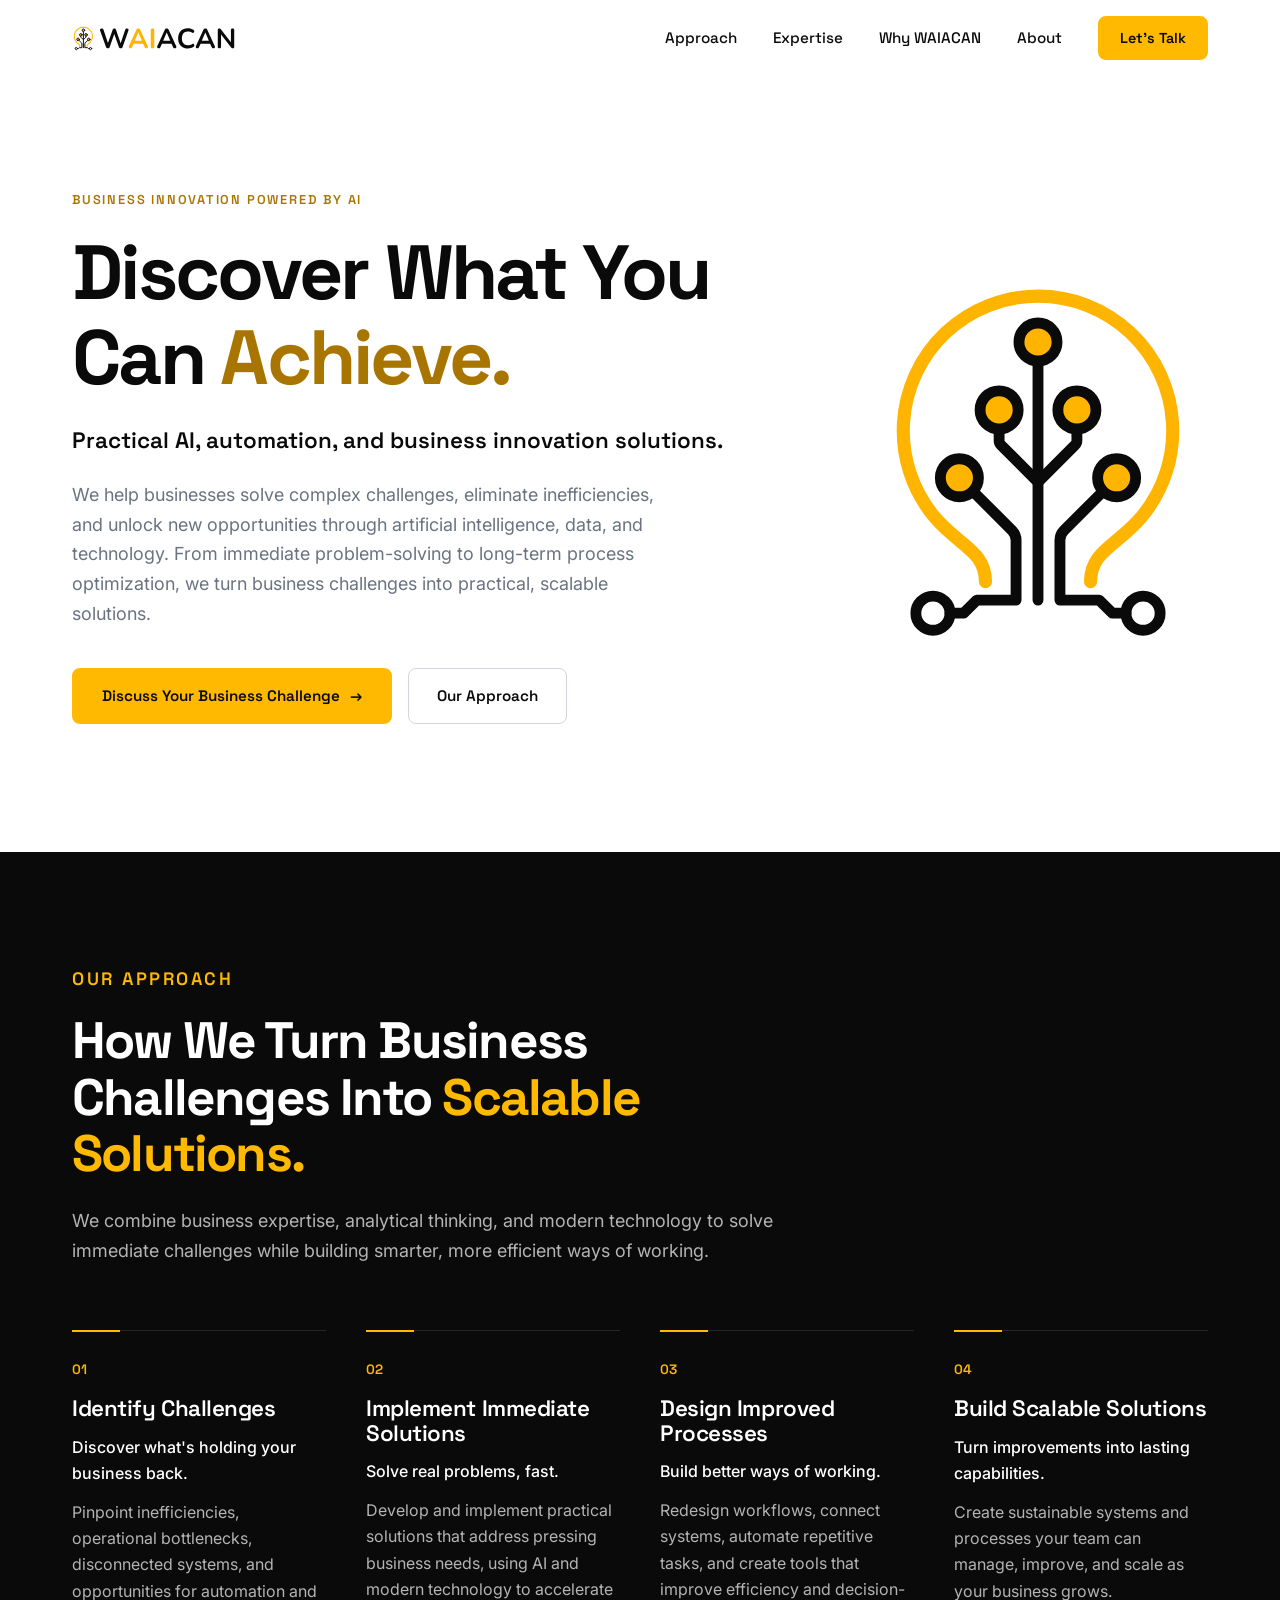
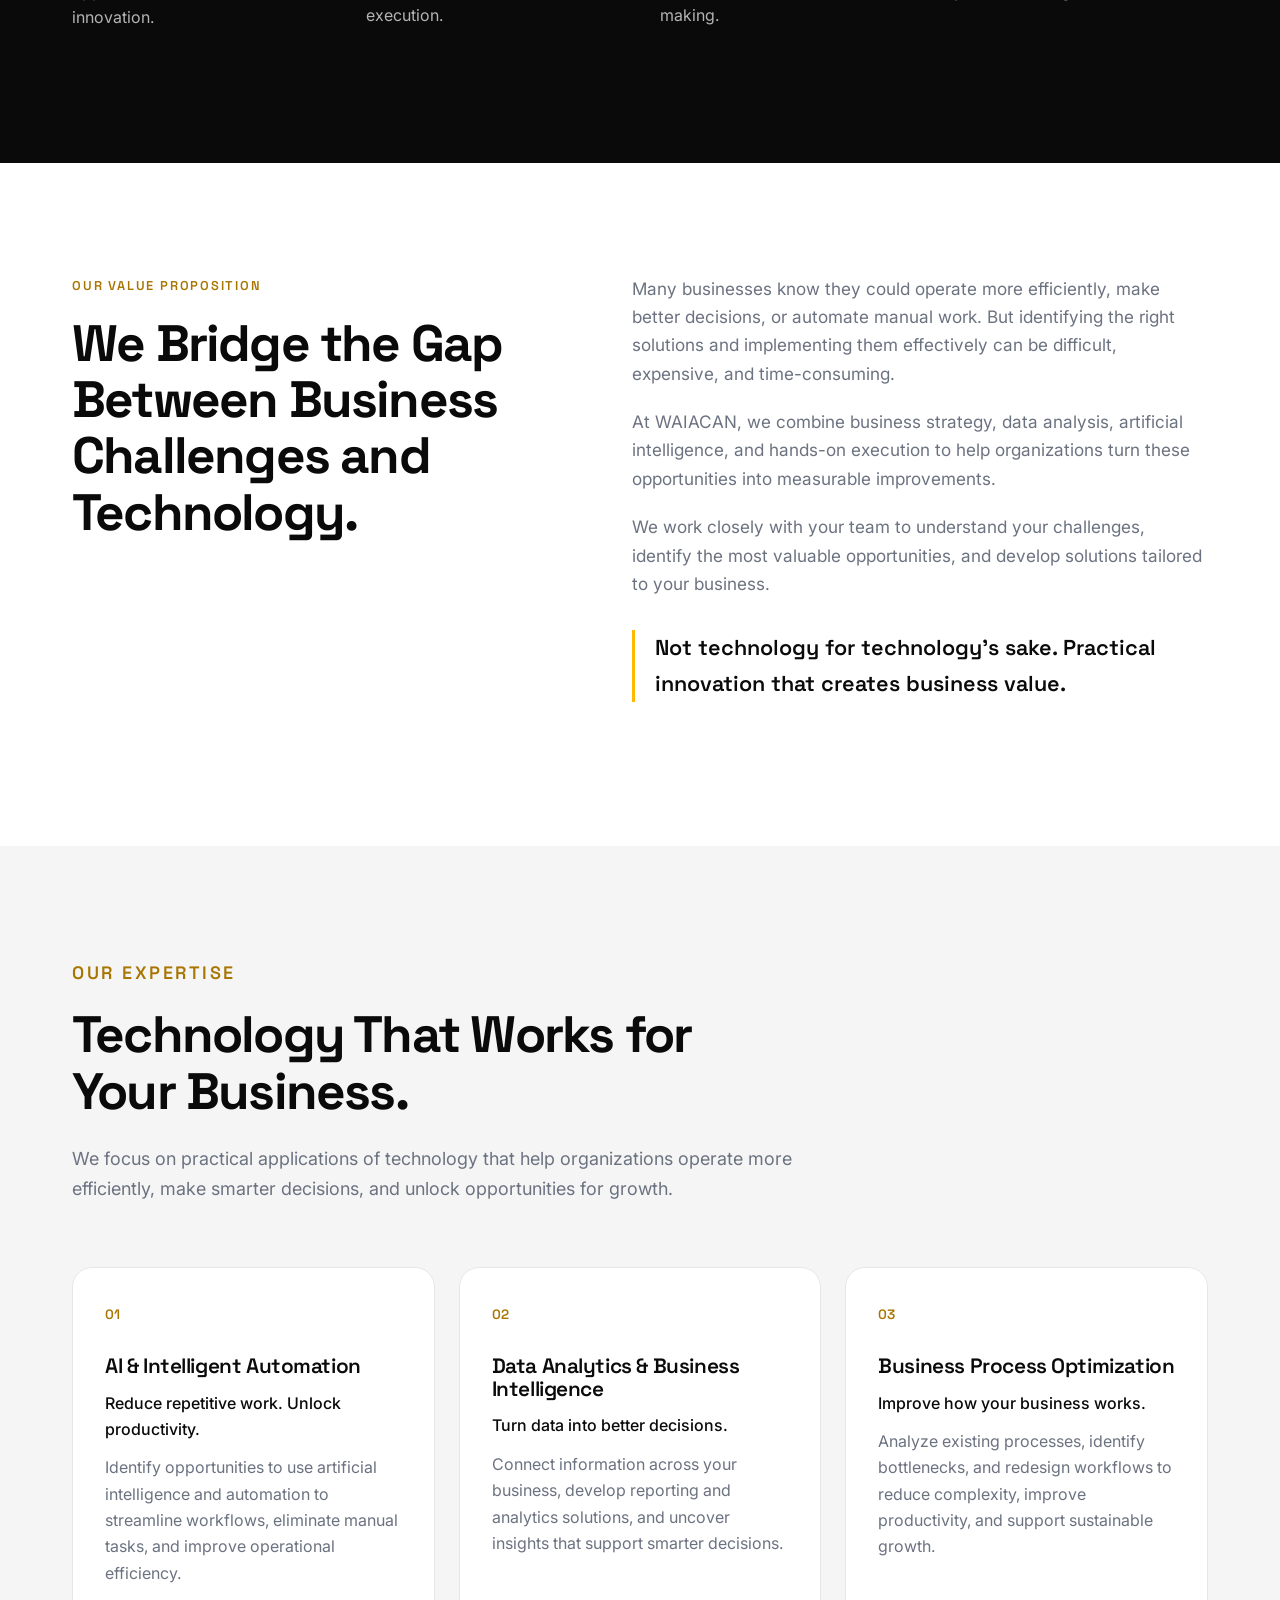
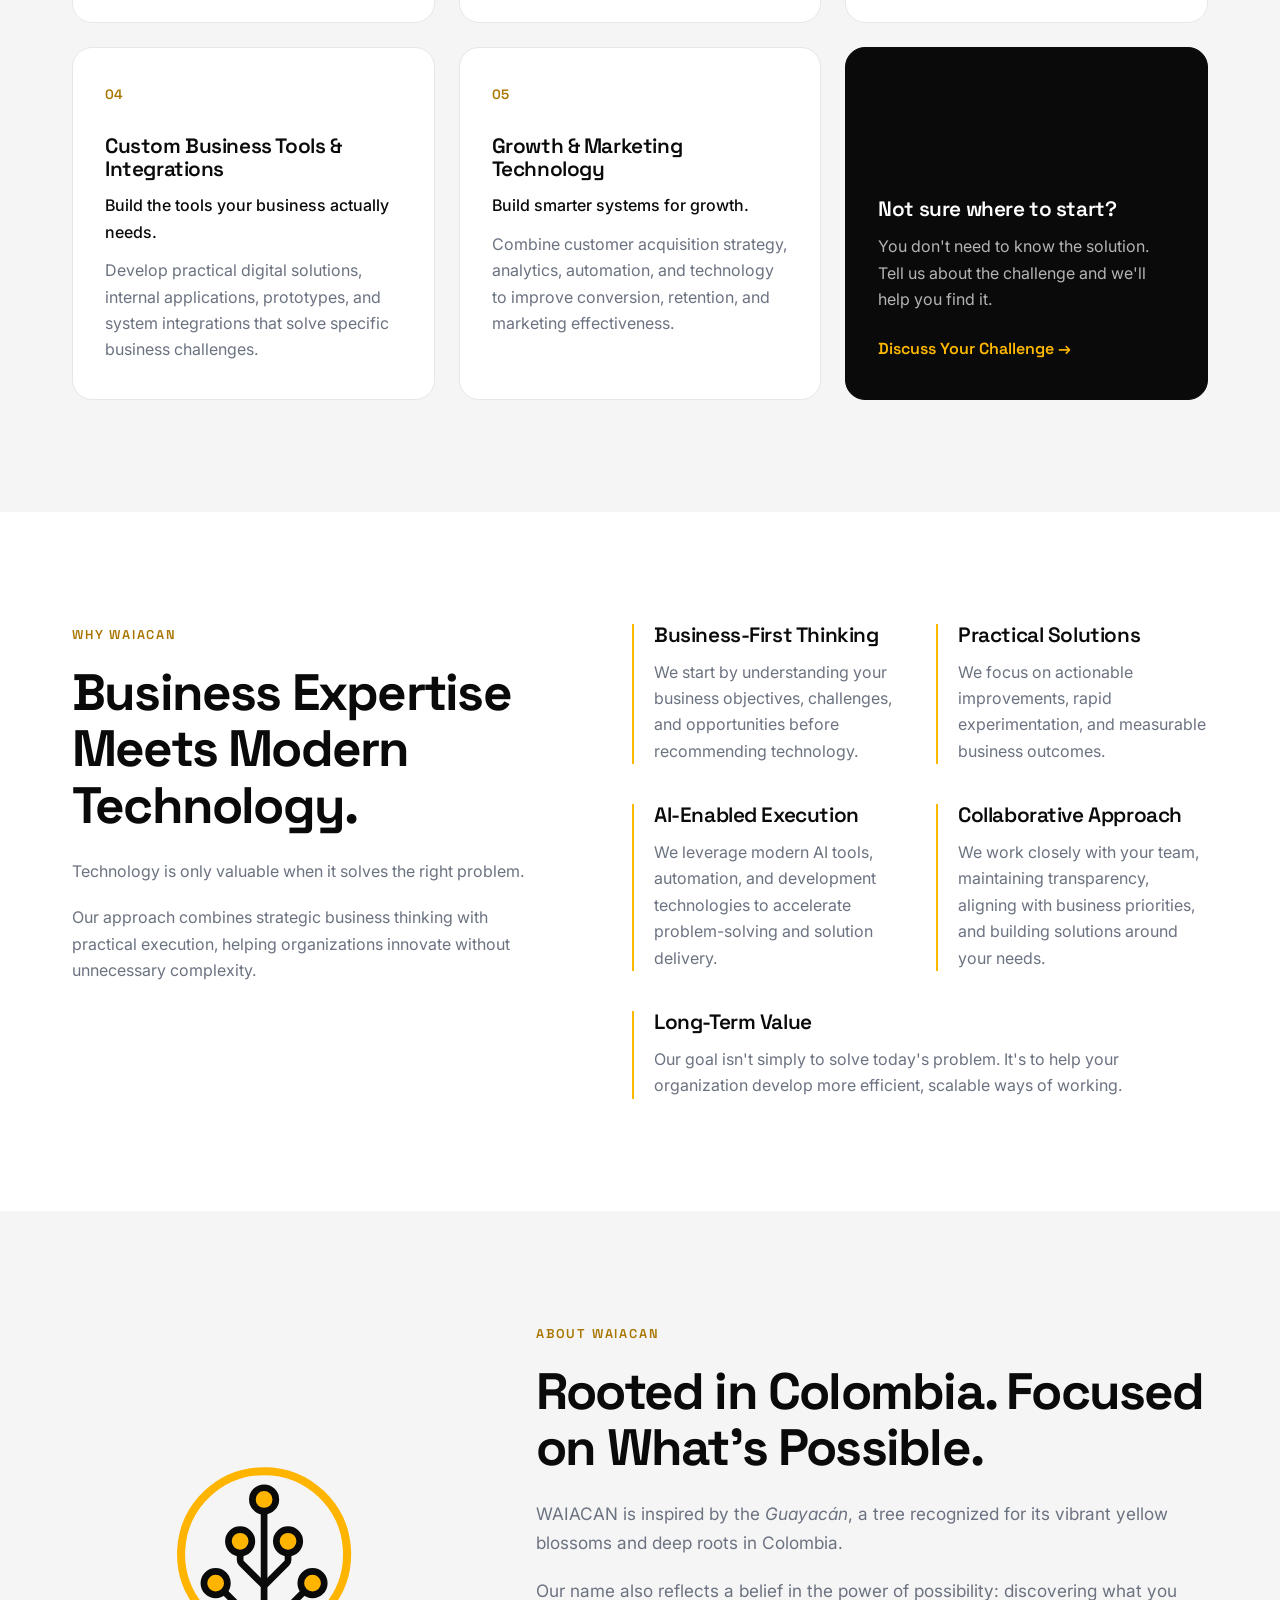
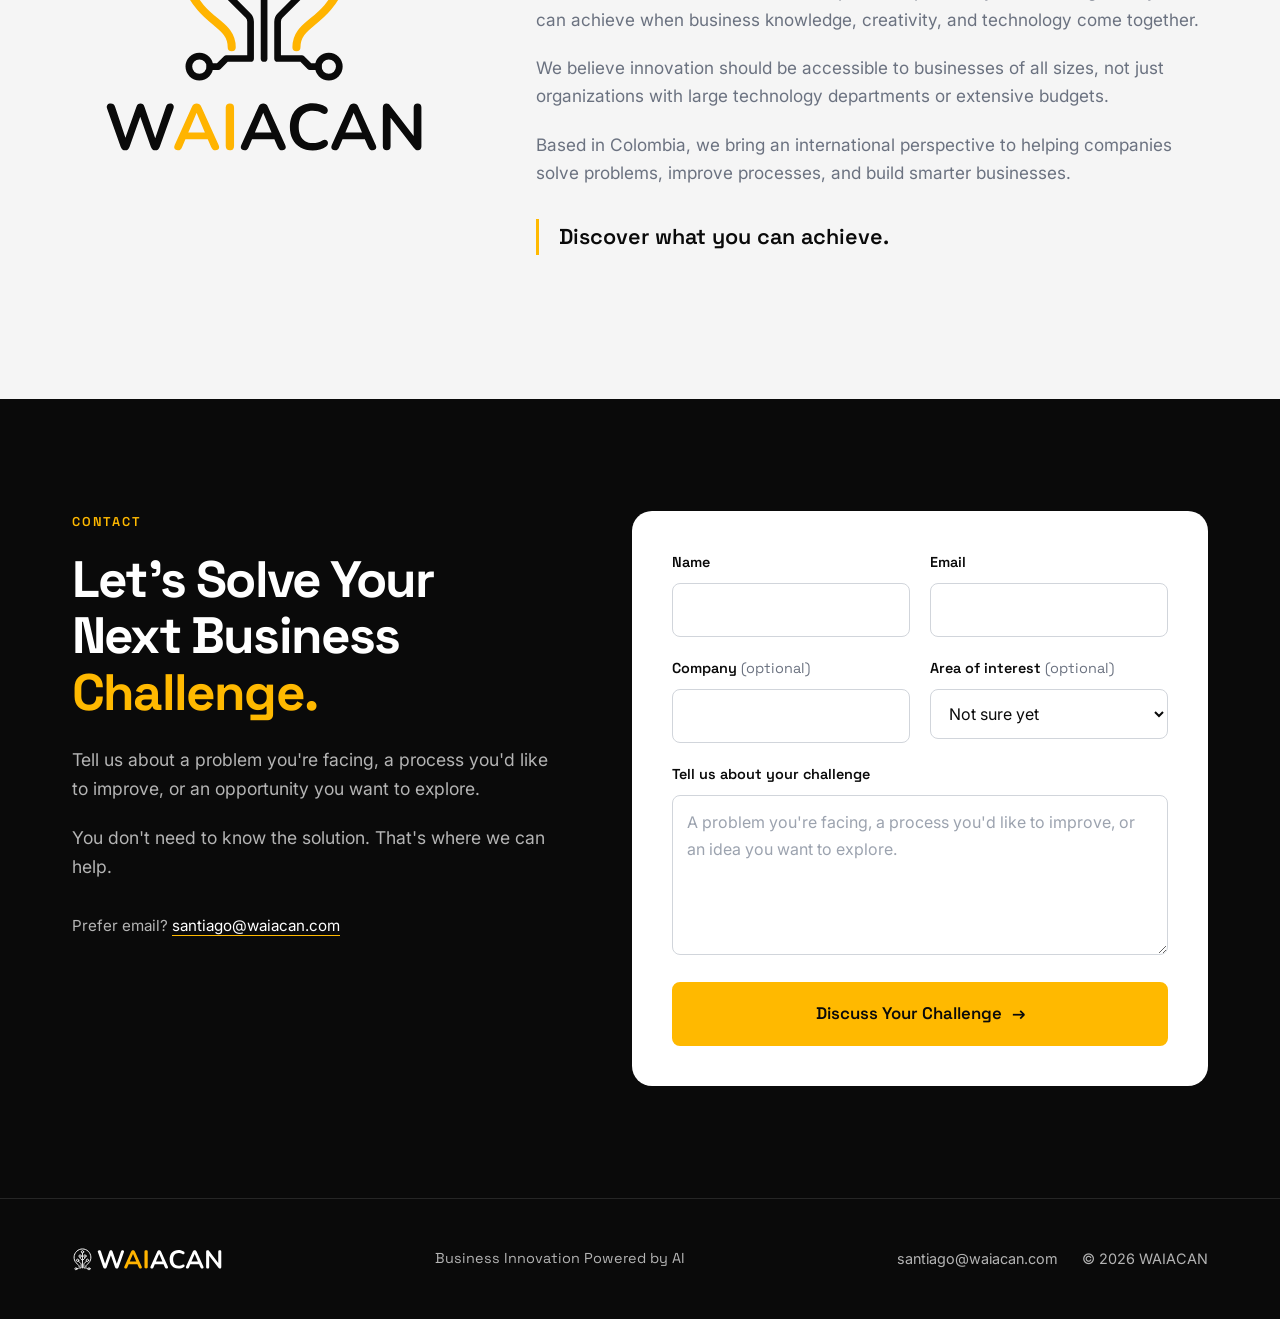
==== index.html @ 4befb3da "Add files via upload" ====
<!doctype html>
<html lang="en">
<head>
  <meta charset="utf-8">
  <meta name="viewport" content="width=device-width, initial-scale=1">
  <title>WAIACAN | Business Innovation Powered by AI</title>
  <meta name="description" content="Practical AI, automation, and business innovation solutions. WAIACAN helps businesses solve complex challenges, eliminate inefficiencies, and unlock new opportunities.">
  <link rel="canonical" href="https://waiacan.com/">
  <meta name="theme-color" content="#FFB900">

  <meta property="og:type" content="website">
  <meta property="og:site_name" content="WAIACAN">
  <meta property="og:title" content="WAIACAN | Discover What You Can Achieve.">
  <meta property="og:description" content="Practical AI, automation, and business innovation solutions.">
  <meta property="og:url" content="https://waiacan.com/">
  <meta property="og:image" content="https://waiacan.com/images/waiacan-og-image.png">
  <meta name="twitter:card" content="summary_large_image">

  <link rel="icon" href="favicon.ico" sizes="48x48">
  <link rel="icon" href="favicon.svg" type="image/svg+xml">
  <link rel="apple-touch-icon" href="apple-touch-icon.png">
  <link rel="manifest" href="site.webmanifest">

  <link rel="preconnect" href="https://fonts.googleapis.com">
  <link rel="preconnect" href="https://fonts.gstatic.com" crossorigin>
  <link rel="stylesheet" href="https://fonts.googleapis.com/css2?family=Inter:wght@400;500;600&family=Space+Grotesk:wght@500;600;700&display=swap">
  <link rel="stylesheet" href="css/styles.css?v=2">

  <script type="application/ld+json">
  {
    "@context": "https://schema.org",
    "@graph": [
      {
        "@type": "Organization",
        "@id": "https://waiacan.com/#organization",
        "name": "WAIACAN",
        "url": "https://waiacan.com/",
        "logo": "https://waiacan.com/icon-512.png",
        "email": "santiago@waiacan.com",
        "slogan": "Discover What You Can Achieve.",
        "address": { "@type": "PostalAddress", "addressCountry": "CO" }
      },
      {
        "@type": "WebSite",
        "@id": "https://waiacan.com/#website",
        "url": "https://waiacan.com/",
        "name": "WAIACAN",
        "publisher": { "@id": "https://waiacan.com/#organization" }
      },
      {
        "@type": "WebPage",
        "url": "https://waiacan.com/",
        "name": "WAIACAN | Business Innovation Powered by AI",
        "isPartOf": { "@id": "https://waiacan.com/#website" },
        "about": { "@id": "https://waiacan.com/#organization" }
      }
    ]
  }
  </script>
</head>
<body>
  <a class="skip-link" href="#main">Skip to content</a>

  <header class="site-header">
    <div class="container header-inner">
      <a href="./" class="brand" aria-label="WAIACAN home">
        <img src="images/logo/waiacan-wordmark-full-color.svg" alt="WAIACAN" width="835" height="133">
      </a>
      <button class="nav-toggle" aria-expanded="false" aria-controls="site-nav" aria-label="Open menu">
        <span></span><span></span>
      </button>
      <nav id="site-nav" class="site-nav" aria-label="Main">
        <a href="#approach">Approach</a>
        <a href="#expertise">Expertise</a>
        <a href="#why">Why WAIACAN</a>
        <a href="#about">About</a>
        <a href="#contact" class="btn btn-primary btn-sm">Let's Talk</a>
      </nav>
    </div>
  </header>

  <main id="main">
    <!-- HERO -->
    <section class="hero">
      <div class="container hero-grid">
        <div class="hero-content">
          <p class="eyebrow">Business Innovation Powered by AI</p>
          <h1>Discover What You Can <span class="text-accent">Achieve.</span></h1>
          <p class="hero-lead">Practical AI, automation, and business innovation solutions.</p>
          <p class="hero-description">We help businesses solve complex challenges, eliminate inefficiencies, and unlock new opportunities through artificial intelligence, data, and technology. From immediate problem-solving to long-term process optimization, we turn business challenges into practical, scalable solutions.</p>
          <div class="hero-actions">
            <a href="#contact" class="btn btn-primary">Discuss Your Business Challenge <span aria-hidden="true">&rarr;</span></a>
            <a href="#approach" class="btn btn-secondary">Our Approach</a>
          </div>
        </div>
        <div class="hero-visual" aria-hidden="true">
          <img src="images/logo/waiacan-icon-full-color.svg" alt="" width="375" height="427">
        </div>
      </div>
    </section>

    <!-- OUR APPROACH -->
    <section class="section section-dark" id="approach">
      <div class="container">
        <div class="section-head">
          <p class="eyebrow">Our Approach</p>
          <h2>How We Turn Business Challenges Into <span class="text-accent">Scalable Solutions.</span></h2>
          <p>We combine business expertise, analytical thinking, and modern technology to solve immediate challenges while building smarter, more efficient ways of working.</p>
        </div>
        <ol class="steps">
          <li class="step">
            <span class="step-num">01</span>
            <h3>Identify Challenges</h3>
            <p class="step-tagline">Discover what's holding your business back.</p>
            <p>Pinpoint inefficiencies, operational bottlenecks, disconnected systems, and opportunities for automation and innovation.</p>
          </li>
          <li class="step">
            <span class="step-num">02</span>
            <h3>Implement Immediate Solutions</h3>
            <p class="step-tagline">Solve real problems, fast.</p>
            <p>Develop and implement practical solutions that address pressing business needs, using AI and modern technology to accelerate execution.</p>
          </li>
          <li class="step">
            <span class="step-num">03</span>
            <h3>Design Improved Processes</h3>
            <p class="step-tagline">Build better ways of working.</p>
            <p>Redesign workflows, connect systems, automate repetitive tasks, and create tools that improve efficiency and decision-making.</p>
          </li>
          <li class="step">
            <span class="step-num">04</span>
            <h3>Build Scalable Solutions</h3>
            <p class="step-tagline">Turn improvements into lasting capabilities.</p>
            <p>Create sustainable systems and processes your team can manage, improve, and scale as your business grows.</p>
          </li>
        </ol>
      </div>
    </section>

    <!-- OUR VALUE PROPOSITION -->
    <section class="section" id="value">
      <div class="container split">
        <div>
          <p class="eyebrow">Our Value Proposition</p>
          <h2>We Bridge the Gap Between Business Challenges and Technology.</h2>
        </div>
        <div class="prose">
          <p>Many businesses know they could operate more efficiently, make better decisions, or automate manual work. But identifying the right solutions and implementing them effectively can be difficult, expensive, and time-consuming.</p>
          <p>At WAIACAN, we combine business strategy, data analysis, artificial intelligence, and hands-on execution to help organizations turn these opportunities into measurable improvements.</p>
          <p>We work closely with your team to understand your challenges, identify the most valuable opportunities, and develop solutions tailored to your business.</p>
          <p class="callout">Not technology for technology's sake. Practical innovation that creates business value.</p>
        </div>
      </div>
    </section>

    <!-- OUR EXPERTISE -->
    <section class="section section-light" id="expertise">
      <div class="container">
        <div class="section-head">
          <p class="eyebrow">Our Expertise</p>
          <h2>Technology That Works for Your Business.</h2>
          <p>We focus on practical applications of technology that help organizations operate more efficiently, make smarter decisions, and unlock opportunities for growth.</p>
        </div>
        <div class="service-grid">
          <article class="card">
            <span class="card-num">01</span>
            <h3>AI &amp; Intelligent Automation</h3>
            <p class="card-tagline">Reduce repetitive work. Unlock productivity.</p>
            <p>Identify opportunities to use artificial intelligence and automation to streamline workflows, eliminate manual tasks, and improve operational efficiency.</p>
          </article>
          <article class="card">
            <span class="card-num">02</span>
            <h3>Data Analytics &amp; Business Intelligence</h3>
            <p class="card-tagline">Turn data into better decisions.</p>
            <p>Connect information across your business, develop reporting and analytics solutions, and uncover insights that support smarter decisions.</p>
          </article>
          <article class="card">
            <span class="card-num">03</span>
            <h3>Business Process Optimization</h3>
            <p class="card-tagline">Improve how your business works.</p>
            <p>Analyze existing processes, identify bottlenecks, and redesign workflows to reduce complexity, improve productivity, and support sustainable growth.</p>
          </article>
          <article class="card">
            <span class="card-num">04</span>
            <h3>Custom Business Tools &amp; Integrations</h3>
            <p class="card-tagline">Build the tools your business actually needs.</p>
            <p>Develop practical digital solutions, internal applications, prototypes, and system integrations that solve specific business challenges.</p>
          </article>
          <article class="card">
            <span class="card-num">05</span>
            <h3>Growth &amp; Marketing Technology</h3>
            <p class="card-tagline">Build smarter systems for growth.</p>
            <p>Combine customer acquisition strategy, analytics, automation, and technology to improve conversion, retention, and marketing effectiveness.</p>
          </article>
          <a class="card card-cta" href="#contact">
            <h3>Not sure where to start?</h3>
            <p>You don't need to know the solution. Tell us about the challenge and we'll help you find it.</p>
            <span class="card-link">Discuss Your Challenge <span aria-hidden="true">&rarr;</span></span>
          </a>
        </div>
      </div>
    </section>

    <!-- WHY WAIACAN -->
    <section class="section" id="why">
      <div class="container split">
        <div>
          <p class="eyebrow">Why WAIACAN</p>
          <h2>Business Expertise Meets Modern Technology.</h2>
          <p>Technology is only valuable when it solves the right problem.</p>
          <p>Our approach combines strategic business thinking with practical execution, helping organizations innovate without unnecessary complexity.</p>
        </div>
        <ul class="values">
          <li>
            <h3>Business-First Thinking</h3>
            <p>We start by understanding your business objectives, challenges, and opportunities before recommending technology.</p>
          </li>
          <li>
            <h3>Practical Solutions</h3>
            <p>We focus on actionable improvements, rapid experimentation, and measurable business outcomes.</p>
          </li>
          <li>
            <h3>AI-Enabled Execution</h3>
            <p>We leverage modern AI tools, automation, and development technologies to accelerate problem-solving and solution delivery.</p>
          </li>
          <li>
            <h3>Collaborative Approach</h3>
            <p>We work closely with your team, maintaining transparency, aligning with business priorities, and building solutions around your needs.</p>
          </li>
          <li>
            <h3>Long-Term Value</h3>
            <p>Our goal isn't simply to solve today's problem. It's to help your organization develop more efficient, scalable ways of working.</p>
          </li>
        </ul>
      </div>
    </section>

    <!-- ABOUT -->
    <section class="section section-light" id="about">
      <div class="container split split-about">
        <div class="about-visual" aria-hidden="true">
          <img src="images/logo/waiacan-logo-stacked-full-color.svg" alt="" width="609" height="566" loading="lazy">
        </div>
        <div>
          <p class="eyebrow">About WAIACAN</p>
          <h2>Rooted in Colombia. Focused on What's Possible.</h2>
          <div class="prose">
            <p>WAIACAN is inspired by the <em>Guayacán</em>, a tree recognized for its vibrant yellow blossoms and deep roots in Colombia.</p>
            <p>Our name also reflects a belief in the power of possibility: discovering what you can achieve when business knowledge, creativity, and technology come together.</p>
            <p>We believe innovation should be accessible to businesses of all sizes, not just organizations with large technology departments or extensive budgets.</p>
            <p>Based in Colombia, we bring an international perspective to helping companies solve problems, improve processes, and build smarter businesses.</p>
            <p class="callout">Discover what you can achieve.</p>
          </div>
        </div>
      </div>
    </section>

    <!-- CONTACT -->
    <section class="section section-dark" id="contact">
      <div class="container contact-grid">
        <div class="contact-intro">
          <p class="eyebrow">Contact</p>
          <h2>Let's Solve Your Next Business <span class="text-accent">Challenge.</span></h2>
          <p>Tell us about a problem you're facing, a process you'd like to improve, or an opportunity you want to explore.</p>
          <p>You don't need to know the solution. That's where we can help.</p>
          <p class="contact-email">Prefer email? <a href="mailto:santiago@waiacan.com">santiago@waiacan.com</a></p>
        </div>

        <!--
          Static hosting can't send email, so submissions go through FormSubmit (formsubmit.co),
          which forwards them to santiago@waiacan.com. The first submission triggers a one-time
          activation email to that inbox; nothing is delivered until it's confirmed.
          With JS, main.js posts to the /ajax/ endpoint and shows the result inline;
          without JS, the plain POST below redirects to thanks.html via _next.
        -->
        <form class="contact-form" id="contact-form" action="https://formsubmit.co/santiago@waiacan.com" method="POST">
          <input type="hidden" name="_subject" value="New inquiry from waiacan.com">
          <input type="hidden" name="_template" value="table">
          <input type="hidden" name="_next" value="https://waiacan.com/thanks.html">
          <input type="hidden" name="_captcha" value="false">
          <!-- Honeypot: bots fill this, people never see it; FormSubmit drops those submissions. -->
          <input type="text" name="_honey" class="hp" tabindex="-1" autocomplete="off" aria-hidden="true">

          <div class="field-row">
            <div class="field">
              <label for="cf-name">Name</label>
              <input id="cf-name" name="name" type="text" autocomplete="name" required>
            </div>
            <div class="field">
              <label for="cf-email">Email</label>
              <input id="cf-email" name="email" type="email" autocomplete="email" required>
            </div>
          </div>
          <div class="field-row">
            <div class="field">
              <label for="cf-company">Company <span class="optional">(optional)</span></label>
              <input id="cf-company" name="company" type="text" autocomplete="organization">
            </div>
            <div class="field">
              <label for="cf-topic">Area of interest <span class="optional">(optional)</span></label>
              <select id="cf-topic" name="area_of_interest">
                <option value="">Not sure yet</option>
                <option>AI &amp; Intelligent Automation</option>
                <option>Data Analytics &amp; Business Intelligence</option>
                <option>Business Process Optimization</option>
                <option>Custom Business Tools &amp; Integrations</option>
                <option>Growth &amp; Marketing Technology</option>
              </select>
            </div>
          </div>
          <div class="field">
            <label for="cf-message">Tell us about your challenge</label>
            <textarea id="cf-message" name="message" rows="5" required placeholder="A problem you're facing, a process you'd like to improve, or an idea you want to explore."></textarea>
          </div>
          <button type="submit" class="btn btn-primary btn-lg">Discuss Your Challenge <span aria-hidden="true">&rarr;</span></button>
          <p class="form-status" role="status" aria-live="polite"></p>
        </form>
      </div>
    </section>
  </main>

  <footer class="site-footer">
    <div class="container footer-inner">
      <a href="./" aria-label="WAIACAN home">
        <img src="images/logo/waiacan-wordmark-white.svg" alt="WAIACAN" width="835" height="133" class="footer-logo" loading="lazy">
      </a>
      <p class="footer-tagline">Business Innovation Powered by AI</p>
      <p class="footer-meta">
        <a href="mailto:santiago@waiacan.com">santiago@waiacan.com</a>
        <span>&copy; <span id="year">2026</span> WAIACAN</span>
      </p>
    </div>
  </footer>

  <script src="js/main.js?v=2" defer></script>
</body>
</html>
---- css/styles.css ----
/*
  WAIACAN — site styles
  Palette rule: ~70% white/light gray, ~20% black, ~10% yellow.
  Yellow is reserved for actions (buttons) and key ideas (accent words) — never full sections.
  On white backgrounds, accent text uses the darker --yellow-text for contrast;
  bright --yellow is only used as text on black.
*/

:root {
  --yellow: #FFB900;
  --yellow-hover: #E5A600;
  --yellow-text: #A87600;
  --black: #0A0A0A;
  --white: #FFFFFF;
  --gray-50: #F5F5F5;
  --gray-200: #E5E7EB;
  --gray-300: #D1D5DB;
  --gray-500: #6B7280;
  --gray-dark-text: #B4B4B4;
  --gray-dark-line: #262626;

  --font-heading: 'Space Grotesk', system-ui, sans-serif;
  --font-body: 'Inter', system-ui, sans-serif;

  --radius-sm: 8px;
  --radius-lg: 20px;

  --container-width: 1200px;
  --gutter: 32px;
  --section-spacing: 112px;
  --header-height: 76px;
}

*,
*::before,
*::after {
  box-sizing: border-box;
}

html {
  scroll-behavior: smooth;
  scroll-padding-top: var(--header-height);
}

body {
  margin: 0;
  background: var(--white);
  color: var(--black);
  font-family: var(--font-body);
  font-size: 16px;
  line-height: 1.65;
  -webkit-font-smoothing: antialiased;
}

img {
  display: block;
  max-width: 100%;
  height: auto;
}

h1, h2, h3 {
  font-family: var(--font-heading);
  font-weight: 700;
  line-height: 1.1;
  letter-spacing: -0.035em;
  margin: 0 0 24px;
}

h1 { font-size: clamp(2.75rem, 6vw, 5.25rem); }
h2 { font-size: clamp(2rem, 4vw, 3.25rem); }
h3 { font-size: 1.3rem; letter-spacing: -0.02em; font-weight: 600; margin-bottom: 12px; }

p {
  margin: 0 0 20px;
  color: var(--gray-500);
}

a {
  color: inherit;
  text-decoration: none;
}

a:focus-visible,
button:focus-visible {
  outline: 3px solid var(--yellow);
  outline-offset: 4px;
}

ul, ol {
  list-style: none;
  margin: 0;
  padding: 0;
}

.skip-link {
  position: absolute;
  left: 16px;
  top: -60px;
  z-index: 100;
  padding: 10px 16px;
  background: var(--black);
  color: var(--white);
  border-radius: var(--radius-sm);
}
.skip-link:focus { top: 12px; }

.container {
  max-width: var(--container-width);
  margin: 0 auto;
  padding: 0 var(--gutter);
}

/* ---------- Sections ---------- */

.section { padding: var(--section-spacing) 0; }
.section-light { background: var(--gray-50); }
.section-dark { background: var(--black); color: var(--white); }
.section-dark p { color: var(--gray-dark-text); }

.section-head {
  max-width: 720px;
  margin-bottom: 64px;
}
.section-head p { font-size: 1.125rem; }

.eyebrow {
  font-family: var(--font-heading);
  font-size: 0.8rem;
  font-weight: 600;
  text-transform: uppercase;
  letter-spacing: 0.14em;
  color: var(--yellow-text);
  margin-bottom: 20px;
}
.section-dark .eyebrow { color: var(--yellow); }

.text-accent { color: var(--yellow-text); }
.section-dark .text-accent { color: var(--yellow); }

.split {
  display: grid;
  grid-template-columns: minmax(0, 5fr) minmax(0, 6fr);
  gap: 80px;
  align-items: start;
}

.prose p { font-size: 1.075rem; }

.callout {
  font-family: var(--font-heading);
  font-size: 1.35rem !important;
  font-weight: 600;
  color: var(--black) !important;
  padding-left: 20px;
  border-left: 3px solid var(--yellow);
  margin: 32px 0;
}

/* ---------- Buttons ---------- */

.btn {
  display: inline-flex;
  align-items: center;
  justify-content: center;
  gap: 10px;
  padding: 15px 28px;
  border-radius: var(--radius-sm);
  font-family: var(--font-heading);
  font-size: 0.95rem;
  font-weight: 600;
  line-height: 1.4;
  cursor: pointer;
  transition: background-color 0.2s ease, border-color 0.2s ease, transform 0.2s ease;
}

.btn-primary {
  background: var(--yellow);
  color: var(--black);
  border: 2px solid var(--yellow);
}
.btn-primary:hover {
  background: var(--yellow-hover);
  border-color: var(--yellow-hover);
  transform: translateY(-2px);
}

.btn-secondary {
  background: transparent;
  color: var(--black);
  border: 1px solid var(--gray-300);
}
.btn-secondary:hover {
  border-color: var(--black);
  background: var(--gray-50);
}

.btn-sm { padding: 10px 20px; font-size: 0.9rem; }
.btn-lg { padding: 18px 34px; font-size: 1.05rem; }

/* ---------- Header ---------- */

.site-header {
  position: sticky;
  top: 0;
  z-index: 50;
  background: rgba(255, 255, 255, 0.92);
  backdrop-filter: saturate(180%) blur(12px);
  -webkit-backdrop-filter: saturate(180%) blur(12px);
  border-bottom: 1px solid transparent;
  transition: border-color 0.2s ease;
}
.site-header.is-scrolled { border-bottom-color: var(--gray-200); }

.header-inner {
  display: flex;
  align-items: center;
  justify-content: space-between;
  height: var(--header-height);
}

.brand img {
  height: 26px;
  width: auto;
}

.site-nav {
  display: flex;
  align-items: center;
  gap: 36px;
  font-family: var(--font-heading);
  font-weight: 500;
  font-size: 0.95rem;
}
.site-nav a:not(.btn) {
  position: relative;
  padding: 4px 0;
}
.site-nav a:not(.btn)::after {
  content: "";
  position: absolute;
  left: 0;
  right: 0;
  bottom: -2px;
  height: 2px;
  background: var(--yellow);
  transform: scaleX(0);
  transform-origin: left;
  transition: transform 0.2s ease;
}
.site-nav a:not(.btn):hover::after { transform: scaleX(1); }

.nav-toggle {
  display: none;
  width: 44px;
  height: 44px;
  border: 0;
  background: transparent;
  cursor: pointer;
  position: relative;
}
.nav-toggle span {
  position: absolute;
  left: 11px;
  width: 22px;
  height: 2px;
  background: var(--black);
  transition: transform 0.2s ease, top 0.2s ease;
}
.nav-toggle span:first-child { top: 17px; }
.nav-toggle span:last-child { top: 25px; }
.nav-toggle[aria-expanded="true"] span:first-child { top: 21px; transform: rotate(45deg); }
.nav-toggle[aria-expanded="true"] span:last-child { top: 21px; transform: rotate(-45deg); }

/* ---------- Hero ---------- */

.hero { padding: 112px 0 128px; }

.hero-grid {
  display: grid;
  grid-template-columns: minmax(0, 1fr) auto;
  gap: 64px;
  align-items: center;
}

.hero-content { max-width: 780px; }

.hero-lead {
  font-family: var(--font-heading);
  font-size: clamp(1.15rem, 2vw, 1.4rem);
  font-weight: 600;
  color: var(--black);
  margin-bottom: 20px;
}

.hero-description {
  max-width: 600px;
  font-size: 1.125rem;
  margin-bottom: 40px;
}

.hero-actions {
  display: flex;
  flex-wrap: wrap;
  gap: 16px;
}

.hero-visual img {
  width: 340px;
}

/* ---------- Services ---------- */

.service-grid {
  display: grid;
  grid-template-columns: repeat(3, minmax(0, 1fr));
  gap: 24px;
}

.card {
  display: flex;
  flex-direction: column;
  background: var(--white);
  border: 1px solid var(--gray-200);
  border-radius: var(--radius-lg);
  padding: 36px 32px;
  transition: border-color 0.2s ease, transform 0.2s ease;
}
.card:hover {
  border-color: var(--yellow);
  transform: translateY(-3px);
}
.card p { margin-bottom: 0; }

.card-num {
  font-family: var(--font-heading);
  font-size: 0.85rem;
  font-weight: 600;
  color: var(--yellow-text);
  margin-bottom: 28px;
}

.card .card-tagline {
  font-weight: 500;
  color: var(--black);
  margin-bottom: 12px;
}

.card-cta {
  background: var(--black);
  border-color: var(--black);
  color: var(--white);
  justify-content: flex-end;
}
.card-cta p { color: var(--gray-dark-text); }
.card-link {
  margin-top: 24px;
  font-family: var(--font-heading);
  font-weight: 600;
  color: var(--yellow);
}

/* ---------- Approach ---------- */

.steps {
  display: grid;
  grid-template-columns: repeat(4, minmax(0, 1fr));
  gap: 40px;
}

.step {
  padding-top: 28px;
  border-top: 1px solid var(--gray-dark-line);
  position: relative;
}
.step::before {
  content: "";
  position: absolute;
  top: -1px;
  left: 0;
  width: 48px;
  height: 2px;
  background: var(--yellow);
}

.step-num {
  display: block;
  font-family: var(--font-heading);
  font-size: 0.85rem;
  font-weight: 600;
  color: var(--yellow);
  margin-bottom: 16px;
}

.step h3 { font-size: 1.4rem; }

.section-dark .step-tagline {
  color: var(--white);
  font-weight: 500;
  margin-bottom: 12px;
}

/* ---------- Why ---------- */

.values {
  display: grid;
  grid-template-columns: repeat(2, minmax(0, 1fr));
  gap: 40px 32px;
}
.values li {
  padding-left: 20px;
  border-left: 2px solid var(--yellow);
}
.values p { margin: 0; }
/* An odd last item (5 values) spans the full row instead of leaving a gap. */
.values li:last-child:nth-child(odd) { grid-column: 1 / -1; }

/* ---------- About ---------- */

.split-about {
  grid-template-columns: minmax(0, 4fr) minmax(0, 7fr);
  align-items: center;
}

.about-visual img {
  width: 100%;
  max-width: 340px;
  margin: 0 auto;
}

/* ---------- Contact ---------- */

.contact-grid {
  display: grid;
  grid-template-columns: minmax(0, 5fr) minmax(0, 6fr);
  gap: 80px;
  align-items: start;
}

.contact-intro p:not(.eyebrow) { font-size: 1.1rem; }

.contact-email {
  margin-top: 32px;
  font-size: 0.95rem !important;
}
.contact-email a {
  color: var(--white);
  border-bottom: 1px solid var(--yellow);
}

.contact-form {
  background: var(--white);
  color: var(--black);
  border-radius: var(--radius-lg);
  padding: 40px;
  display: grid;
  gap: 20px;
}

.field-row {
  display: grid;
  grid-template-columns: repeat(2, minmax(0, 1fr));
  gap: 20px;
}

.field label {
  display: block;
  font-family: var(--font-heading);
  font-size: 0.9rem;
  font-weight: 600;
  margin-bottom: 8px;
}
.field .optional {
  font-weight: 400;
  color: var(--gray-500);
}

.field input,
.field select,
.field textarea {
  width: 100%;
  padding: 13px 14px;
  font: inherit;
  font-size: 1rem;
  color: var(--black);
  background: var(--white);
  border: 1px solid var(--gray-300);
  border-radius: var(--radius-sm);
  transition: border-color 0.2s ease, box-shadow 0.2s ease;
}
.field textarea { resize: vertical; min-height: 140px; }
.field input:focus,
.field select:focus,
.field textarea:focus {
  outline: none;
  border-color: var(--black);
  box-shadow: 0 0 0 3px rgba(255, 185, 0, 0.45);
}
.field textarea::placeholder { color: #9CA3AF; }

.contact-form .btn { width: 100%; }
.contact-form .btn[disabled] { opacity: 0.6; cursor: wait; transform: none; }

/* Status text sits inside the white form, so it overrides .section-dark p. */
.section-dark .form-status {
  margin: 0;
  font-size: 0.95rem;
  color: var(--gray-500);
}
.section-dark .form-status:empty { display: none; }
.section-dark .form-status.is-error { color: #B42318; }

.form-success h3 { font-size: 1.6rem; }
.section-dark .form-success p { color: var(--gray-500); margin: 0; }

.hp {
  position: absolute;
  left: -9999px;
  width: 1px;
  height: 1px;
  opacity: 0;
}

/* ---------- Footer ---------- */

.site-footer {
  background: var(--black);
  color: var(--white);
  border-top: 1px solid var(--gray-dark-line);
  padding: 48px 0;
}

.footer-inner {
  display: flex;
  flex-wrap: wrap;
  align-items: center;
  justify-content: space-between;
  gap: 24px;
}

.footer-logo { height: 24px; width: auto; }

.site-footer p {
  margin: 0;
  color: var(--gray-dark-text);
  font-size: 0.9rem;
}

.footer-tagline { font-family: var(--font-heading); }

.footer-meta {
  display: flex;
  flex-wrap: wrap;
  gap: 8px 24px;
}
.footer-meta a:hover { color: var(--yellow); }

/* ---------- Responsive ---------- */

@media (max-width: 1024px) {
  .steps { grid-template-columns: repeat(2, minmax(0, 1fr)); gap: 48px 40px; }
  .hero-visual img { width: 260px; }
}

/* Nav collapses at 900px; hero and split layouts stack at the same breakpoint. */
@media (max-width: 900px) {
  :root { --section-spacing: 80px; }

  .nav-toggle { display: block; }

  .site-nav {
    position: absolute;
    top: var(--header-height);
    left: 0;
    right: 0;
    flex-direction: column;
    align-items: stretch;
    gap: 0;
    padding: 8px var(--gutter) 24px;
    background: var(--white);
    border-bottom: 1px solid var(--gray-200);
    display: none;
  }
  .site-nav.is-open { display: flex; }
  .site-nav a:not(.btn) {
    padding: 14px 0;
    border-bottom: 1px solid var(--gray-200);
  }
  .site-nav a:not(.btn)::after { display: none; }
  .site-nav .btn { margin-top: 20px; }

  .hero { padding: 72px 0 88px; }
  .hero-grid { grid-template-columns: 1fr; }
  .hero-visual { display: none; }

  .split,
  .split-about,
  .contact-grid { grid-template-columns: 1fr; gap: 40px; }
  .about-visual img { max-width: 220px; margin: 0; }

  .service-grid { grid-template-columns: repeat(2, minmax(0, 1fr)); }
}

@media (max-width: 600px) {
  :root {
    --section-spacing: 64px;
    --gutter: 20px;
    --header-height: 68px;
  }

  .brand img { height: 22px; }

  .hero { padding: 56px 0 72px; }
  .hero-actions .btn { width: 100%; }

  .section-head { margin-bottom: 40px; }

  .service-grid,
  .steps,
  .values { grid-template-columns: 1fr; }

  .card { padding: 28px 24px; }

  .field-row { grid-template-columns: 1fr; }
  .contact-form { padding: 28px 20px; }

  .btn-lg { width: 100%; padding: 16px 20px; }

  .footer-inner { flex-direction: column; align-items: flex-start; }
}

@media (prefers-reduced-motion: reduce) {
  html { scroll-behavior: auto; }
  .btn,
  .card,
  .site-nav a::after,
  .nav-toggle span { transition: none; }
}
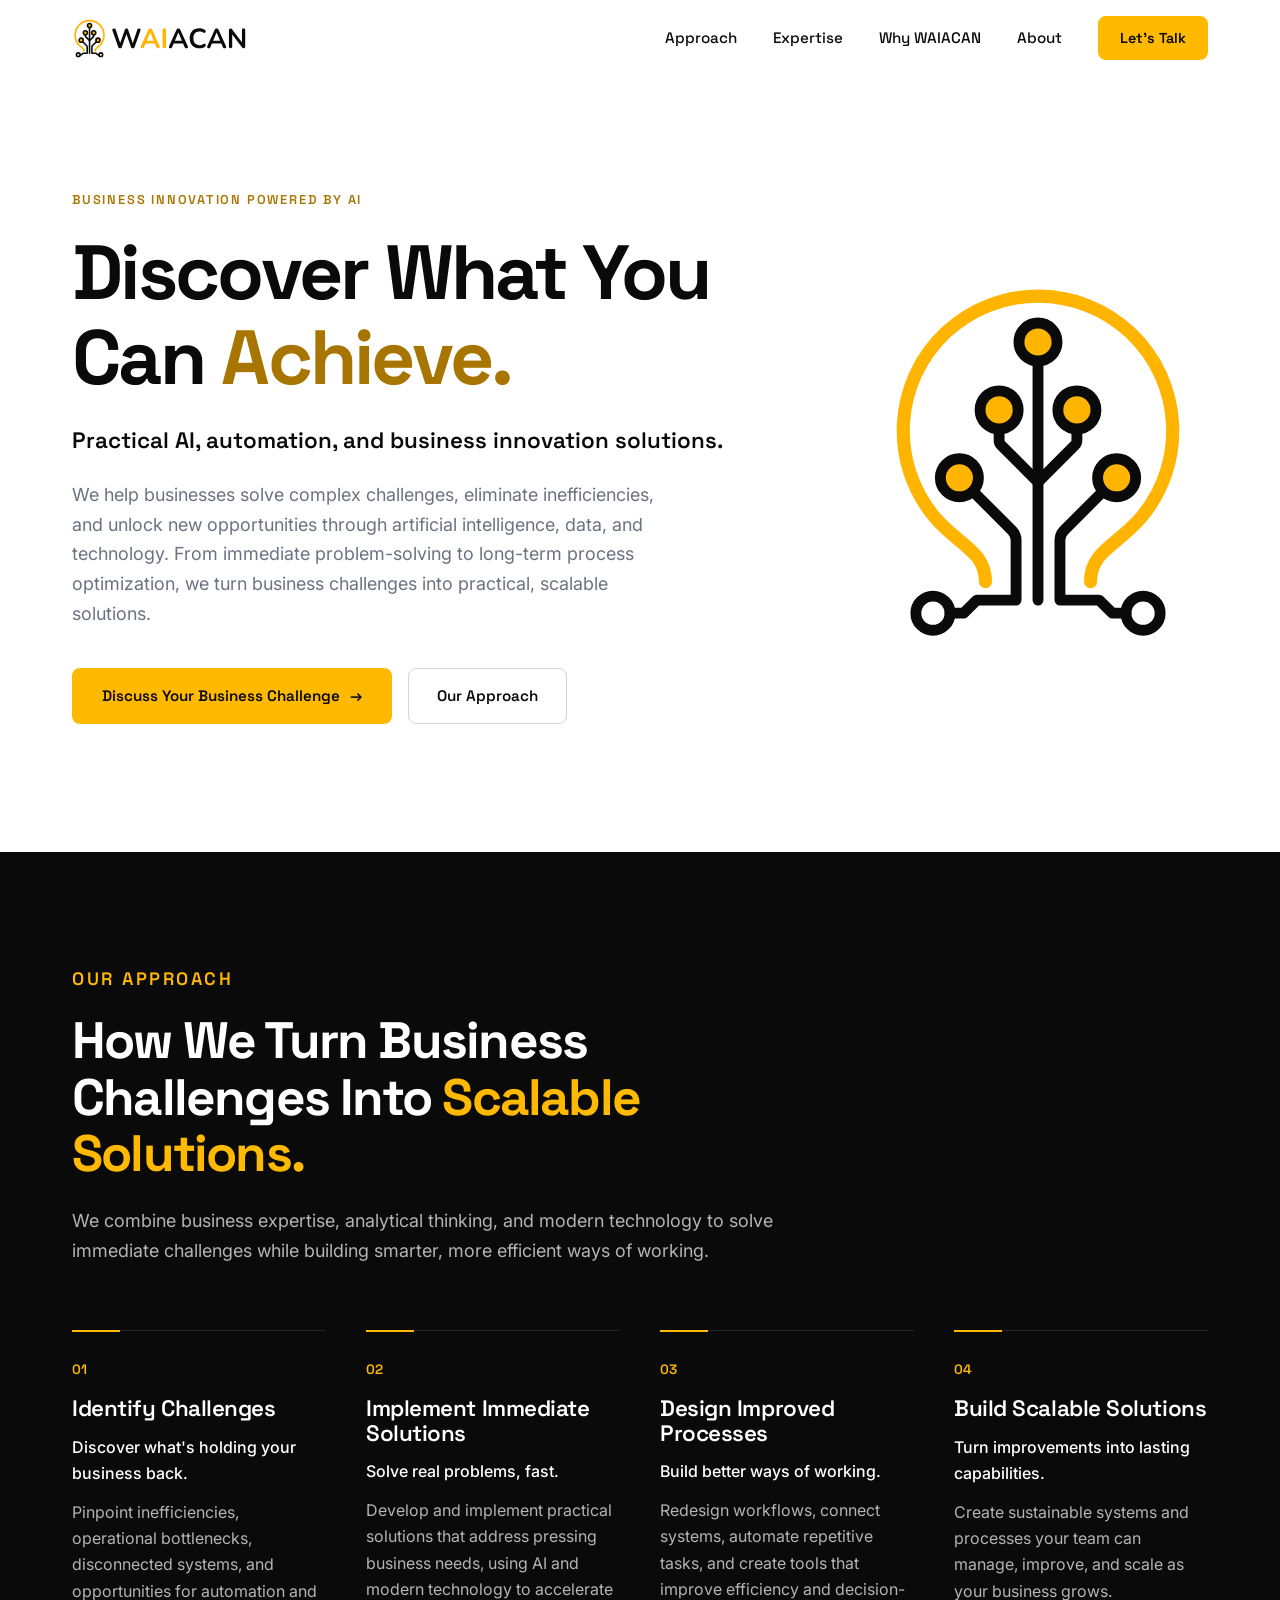
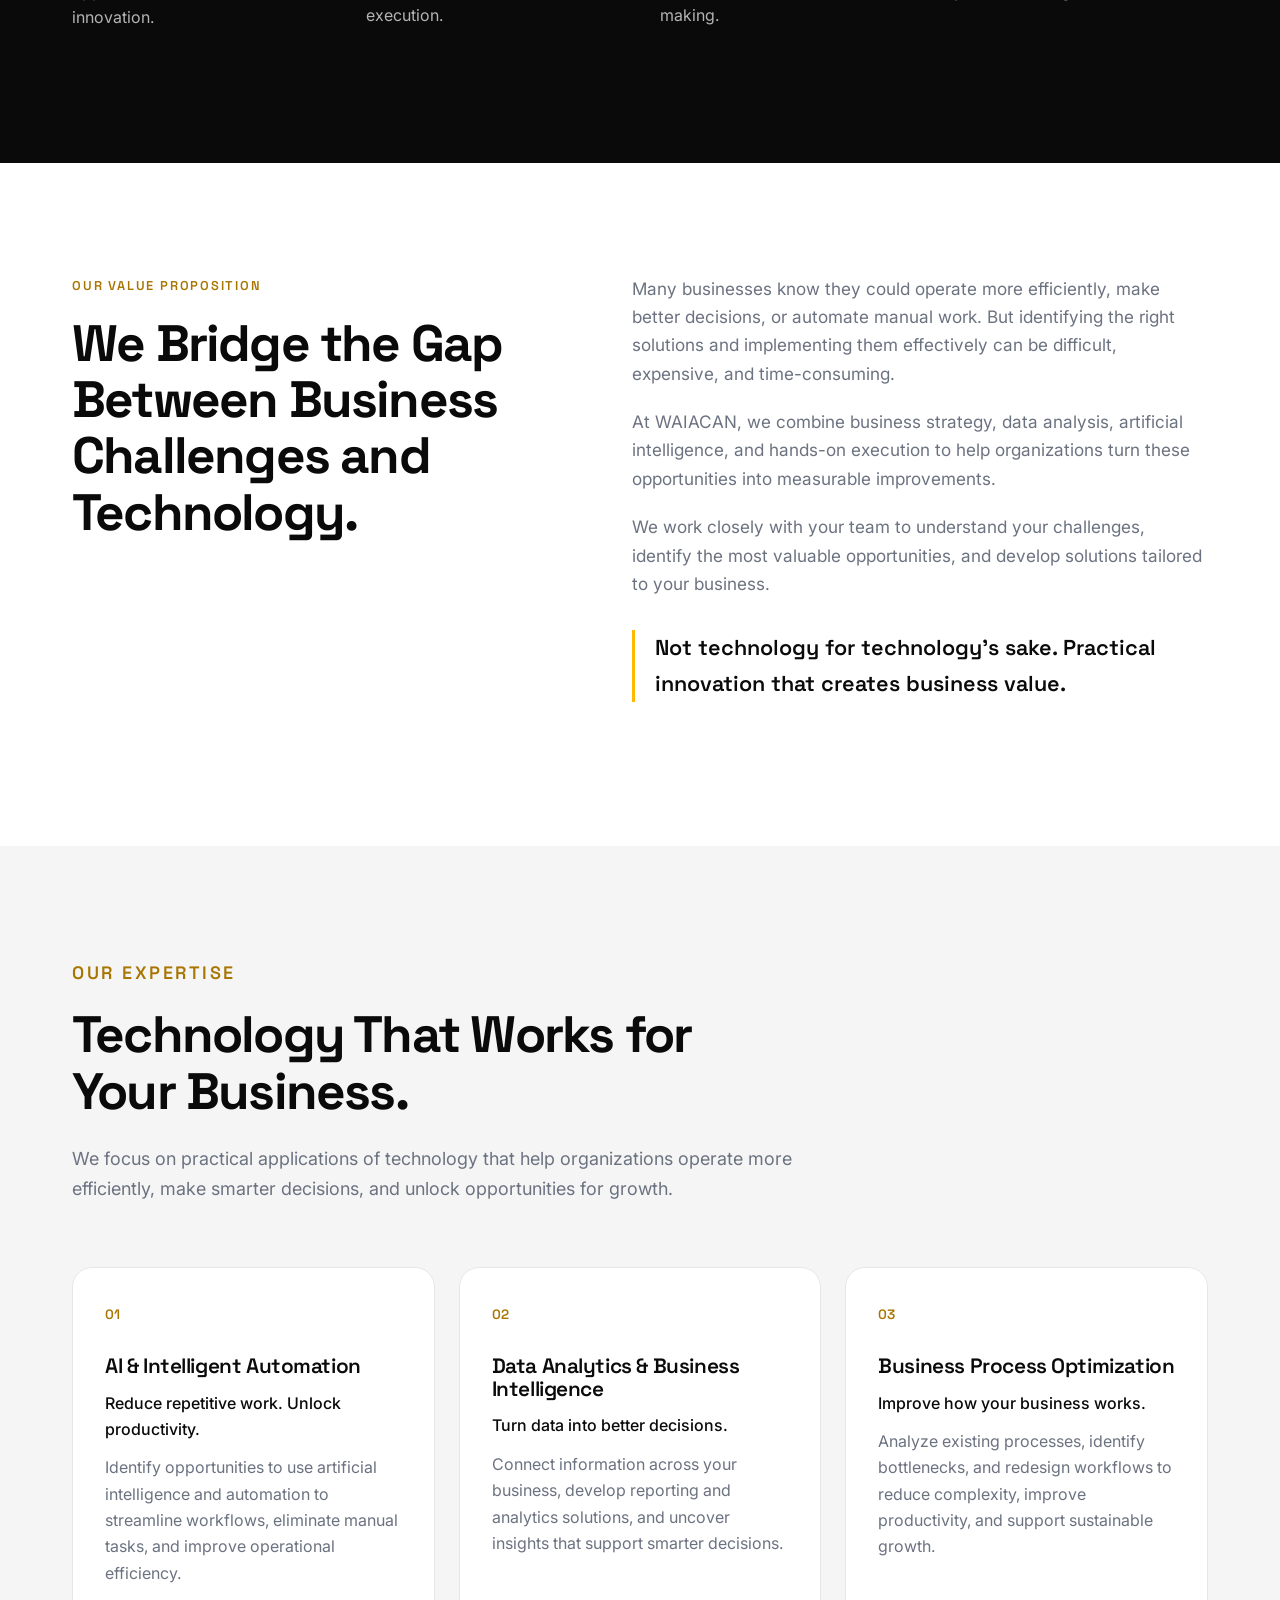
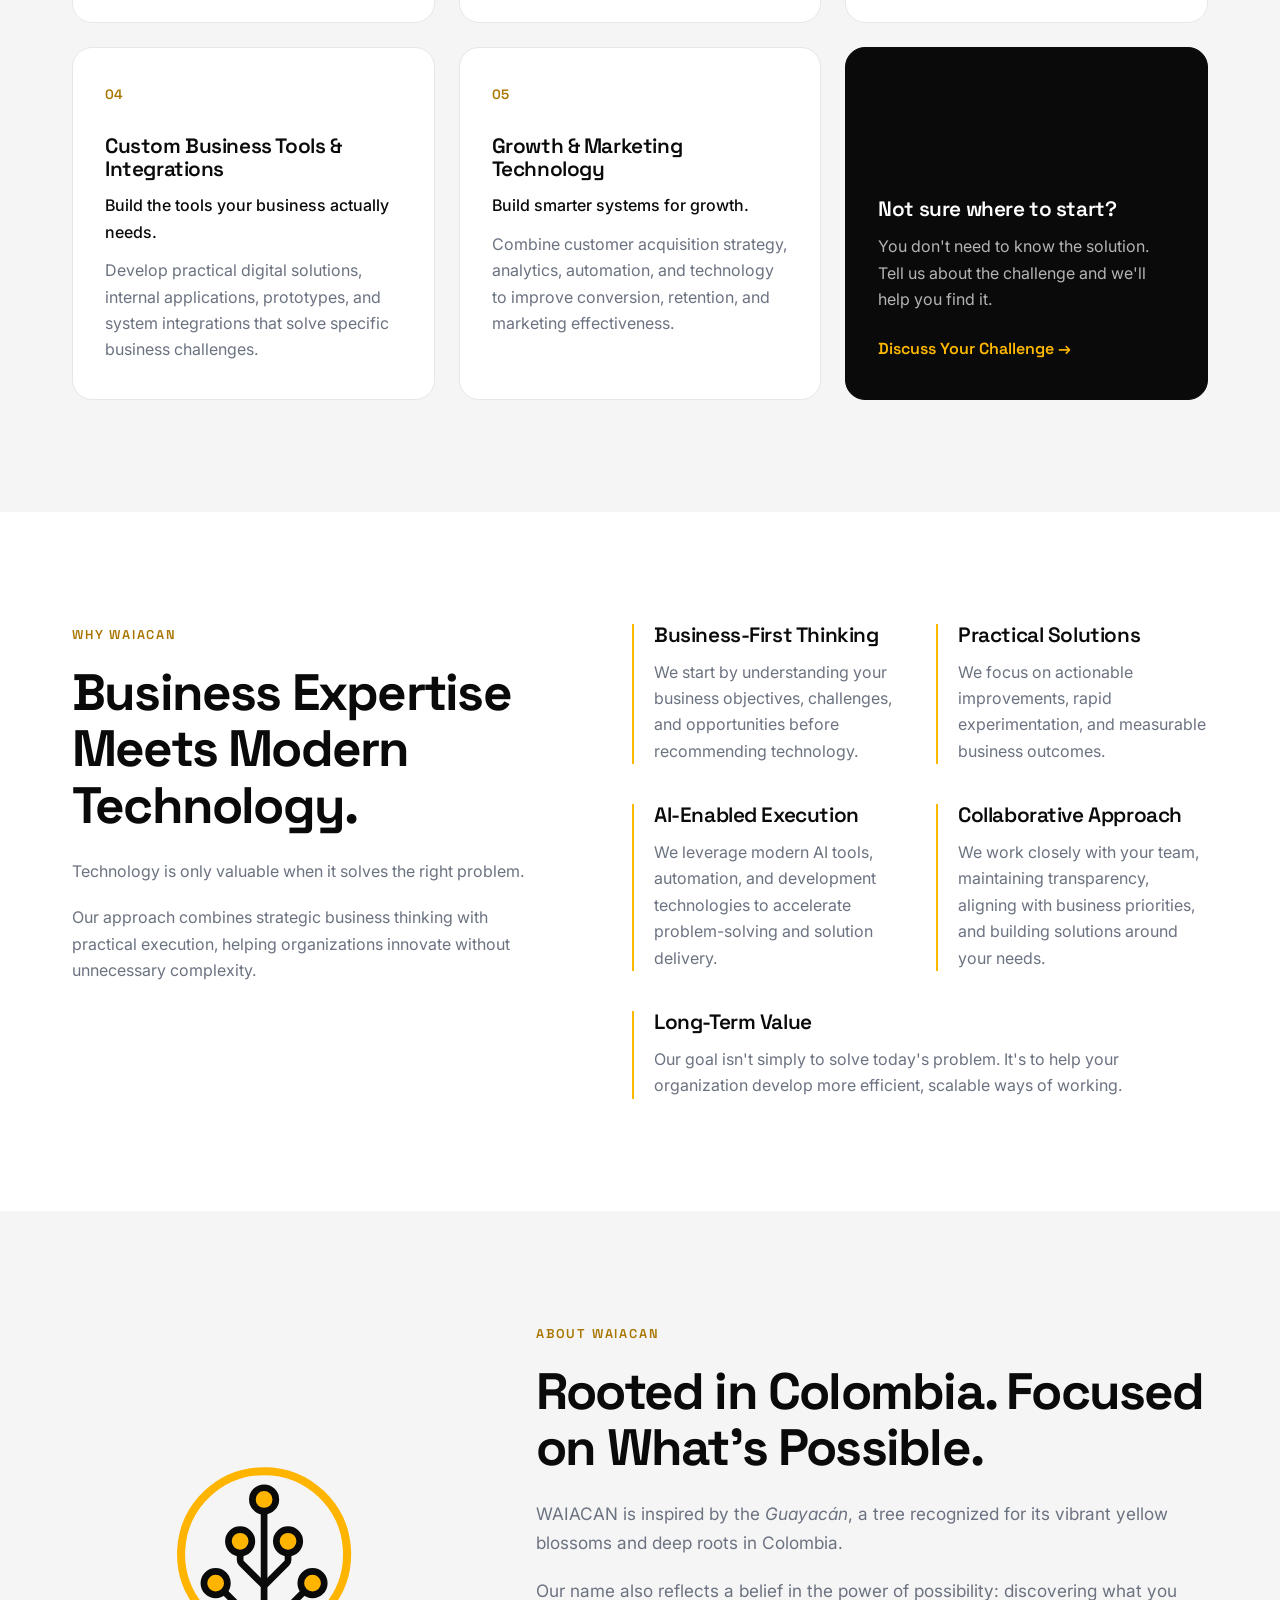
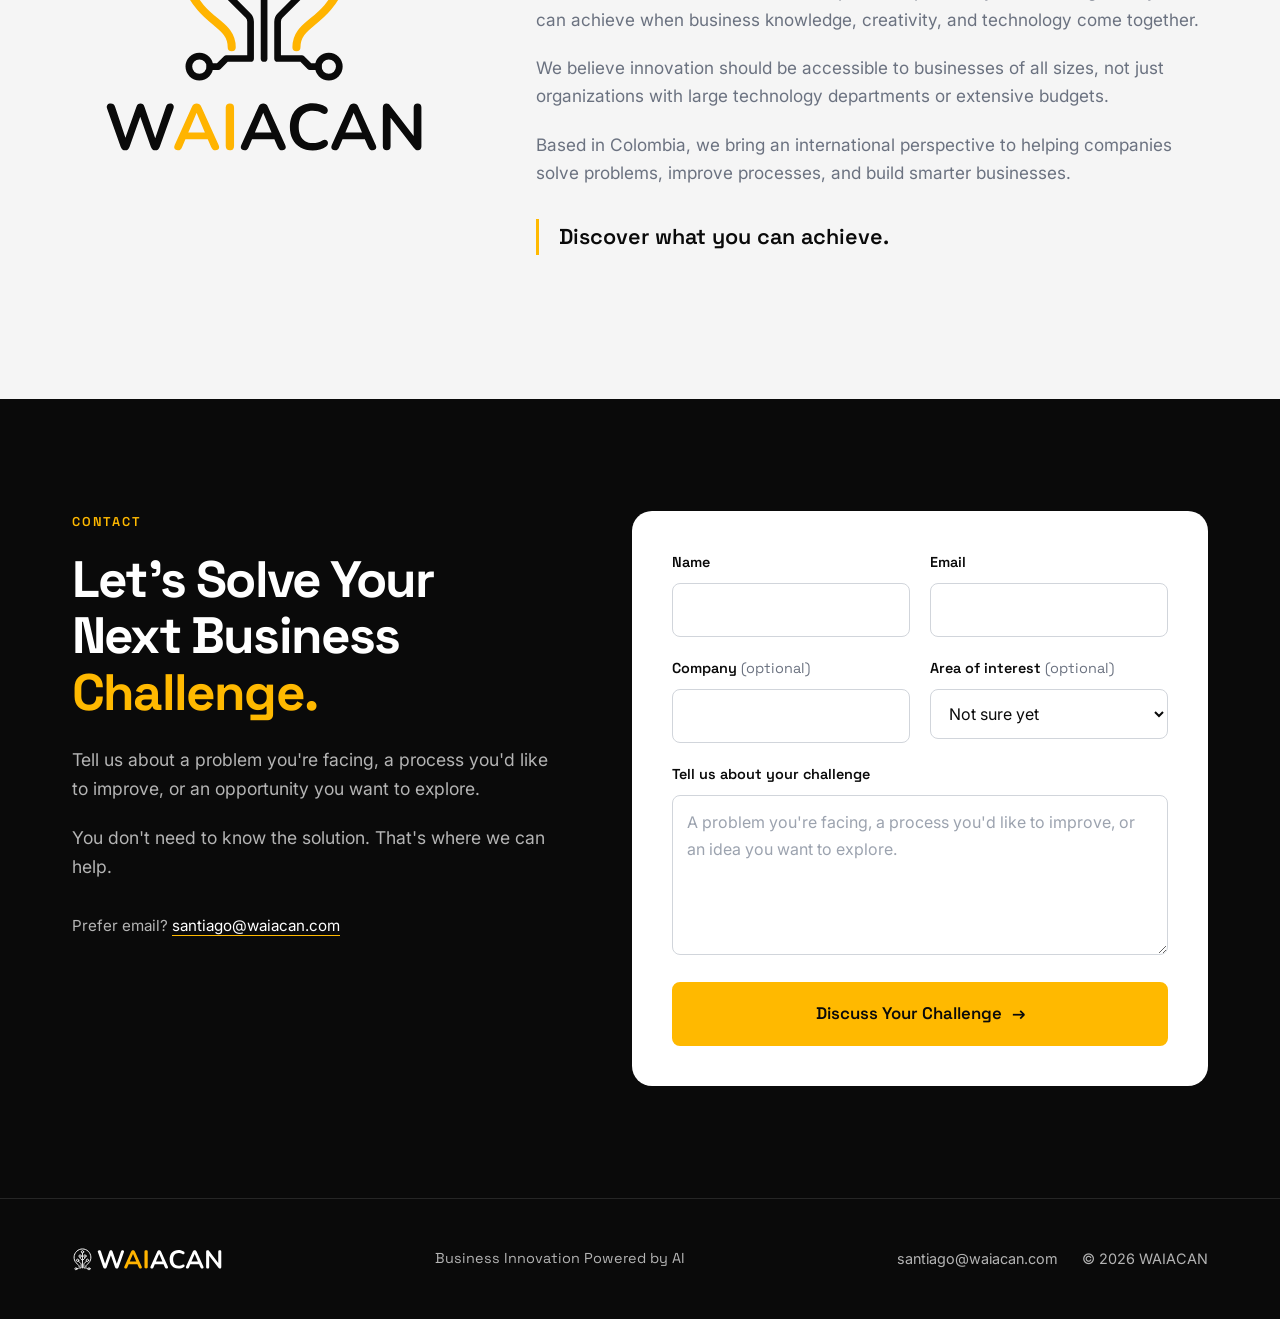
==== commit 829413d0: "Add files via upload" ====
--- a/index.html
+++ b/index.html
@@ -16,15 +16,15 @@
   <meta property="og:image" content="https://waiacan.com/images/waiacan-og-image.png">
   <meta name="twitter:card" content="summary_large_image">
 
-  <link rel="icon" href="favicon.ico" sizes="48x48">
-  <link rel="icon" href="favicon.svg" type="image/svg+xml">
-  <link rel="apple-touch-icon" href="apple-touch-icon.png">
+  <link rel="icon" href="favicon.ico?v=2" sizes="48x48">
+  <link rel="icon" href="favicon.svg?v=2" type="image/svg+xml">
+  <link rel="apple-touch-icon" href="apple-touch-icon.png?v=2">
   <link rel="manifest" href="site.webmanifest">
 
   <link rel="preconnect" href="https://fonts.googleapis.com">
   <link rel="preconnect" href="https://fonts.gstatic.com" crossorigin>
   <link rel="stylesheet" href="https://fonts.googleapis.com/css2?family=Inter:wght@400;500;600&family=Space+Grotesk:wght@500;600;700&display=swap">
-  <link rel="stylesheet" href="css/styles.css?v=2">
+  <link rel="stylesheet" href="css/styles.css?v=4">
 
   <script type="application/ld+json">
   {
@@ -64,7 +64,7 @@
   <header class="site-header">
     <div class="container header-inner">
       <a href="./" class="brand" aria-label="WAIACAN home">
-        <img src="images/logo/waiacan-wordmark-full-color.svg" alt="WAIACAN" width="835" height="133">
+        <img src="images/logo/waiacan-wordmark-header.svg?v=2" alt="WAIACAN" width="900" height="206">
       </a>
       <button class="nav-toggle" aria-expanded="false" aria-controls="site-nav" aria-label="Open menu">
         <span></span><span></span>
@@ -85,7 +85,8 @@
       <div class="container hero-grid">
         <div class="hero-content">
           <p class="eyebrow">Business Innovation Powered by AI</p>
-          <h1>Discover What You Can <span class="text-accent">Achieve.</span></h1>
+          <!-- "Achieve" is the real heading text; main.js turns it into a vertical word rotator. -->
+          <h1>Discover What You Can <br class="br-mobile"><span class="text-accent rotator" data-words="Achieve,Build,Automate,Create,Optimize">Achieve</span><span class="text-accent">.</span></h1>
           <p class="hero-lead">Practical AI, automation, and business innovation solutions.</p>
           <p class="hero-description">We help businesses solve complex challenges, eliminate inefficiencies, and unlock new opportunities through artificial intelligence, data, and technology. From immediate problem-solving to long-term process optimization, we turn business challenges into practical, scalable solutions.</p>
           <div class="hero-actions">
@@ -331,6 +332,6 @@
     </div>
   </footer>
 
-  <script src="js/main.js?v=2" defer></script>
+  <script src="js/main.js?v=3" defer></script>
 </body>
 </html>
--- a/css/styles.css
+++ b/css/styles.css
@@ -219,7 +219,7 @@
 }
 
 .brand img {
-  height: 26px;
+  height: 40px; /* letters stay 26px tall; the extra height is the larger icon */
   width: auto;
 }
 
@@ -290,6 +290,44 @@
   font-weight: 600;
   color: var(--black);
   margin-bottom: 20px;
+}
+
+/*
+  Hero word rotator (built by main.js). The window is one line tall with a little extra
+  room below so descenders (the "p" in Optimize) aren't clipped; the negative margin
+  gives that room back so the line height doesn't change.
+*/
+.rotator.is-ready {
+  display: inline-block;
+  vertical-align: top;
+  height: 1.2em;
+  margin-bottom: -0.1em;
+  overflow: hidden;
+  transition: width 0.45s cubic-bezier(0.65, 0, 0.35, 1);
+}
+.rotator-track {
+  display: block;
+  transition: transform 0.6s cubic-bezier(0.65, 0, 0.35, 1);
+}
+.rotator-track > span {
+  display: block;
+  width: max-content;
+  height: 1.2em;
+}
+
+/* On phones and tablets (≤900px) the rotating word gets its own line, so longer words never re-wrap the heading. */
+.br-mobile { display: none; }
+
+.sr-only {
+  position: absolute;
+  width: 1px;
+  height: 1px;
+  margin: -1px;
+  padding: 0;
+  overflow: hidden;
+  clip: rect(0 0 0 0);
+  white-space: nowrap;
+  border: 0;
 }
 
 .hero-description {
@@ -566,6 +604,8 @@
   :root { --section-spacing: 80px; }
 
   .nav-toggle { display: block; }
+
+  .br-mobile { display: inline; }
 
   .site-nav {
     position: absolute;
@@ -607,7 +647,7 @@
     --header-height: 68px;
   }
 
-  .brand img { height: 22px; }
+  .brand img { height: 34px; }
 
   .hero { padding: 56px 0 72px; }
   .hero-actions .btn { width: 100%; }
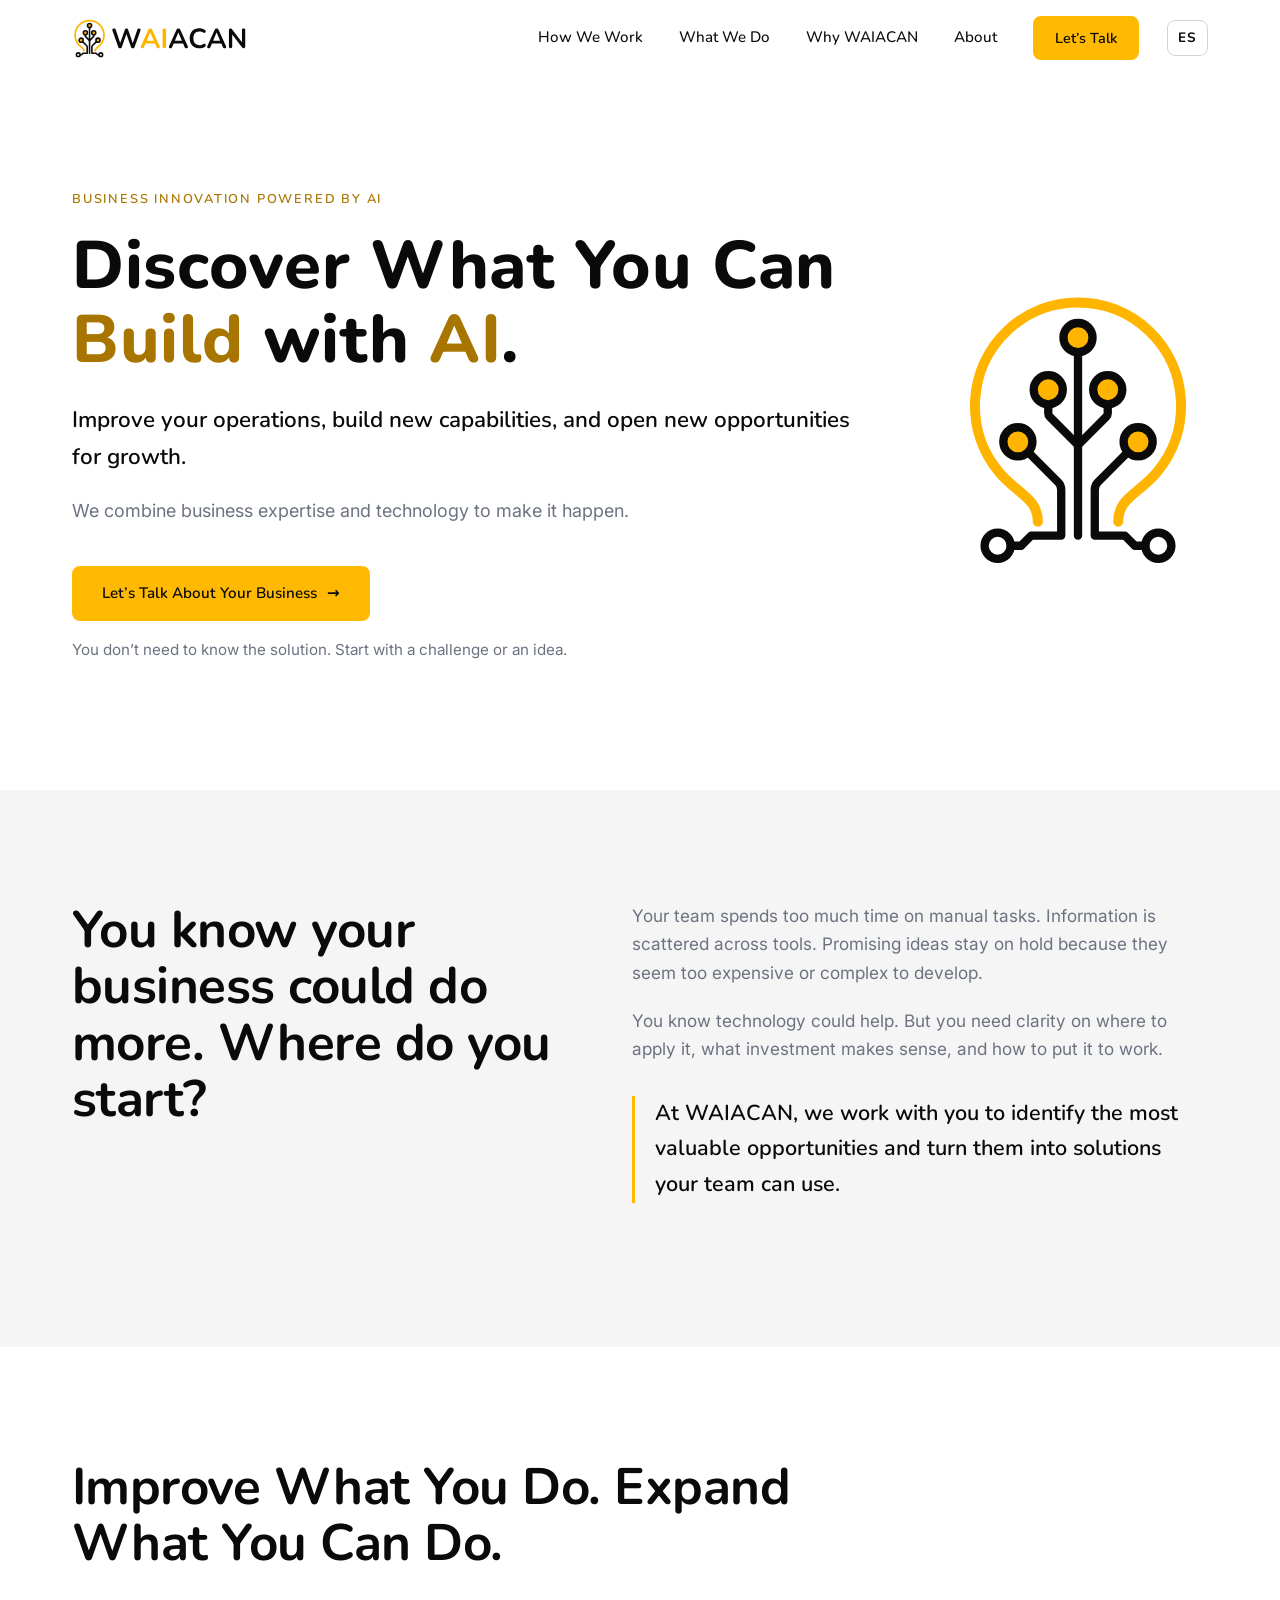
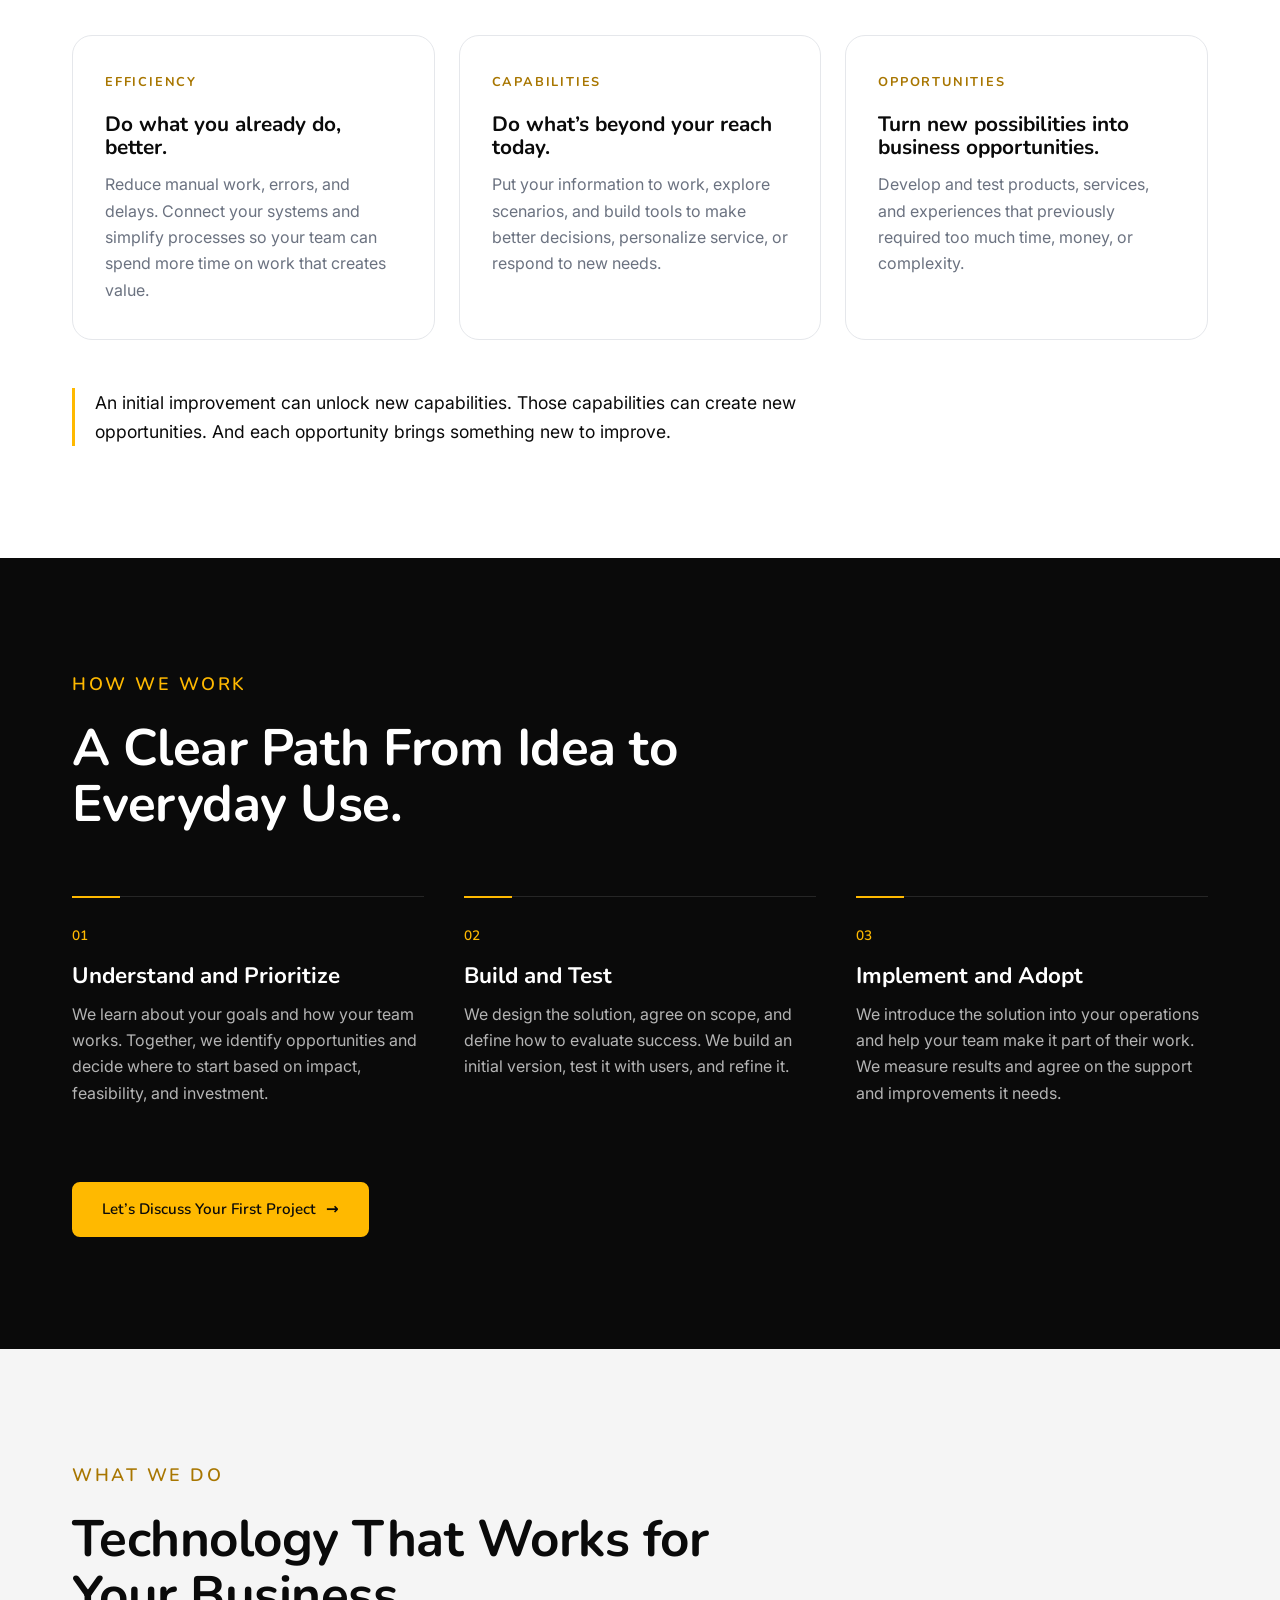
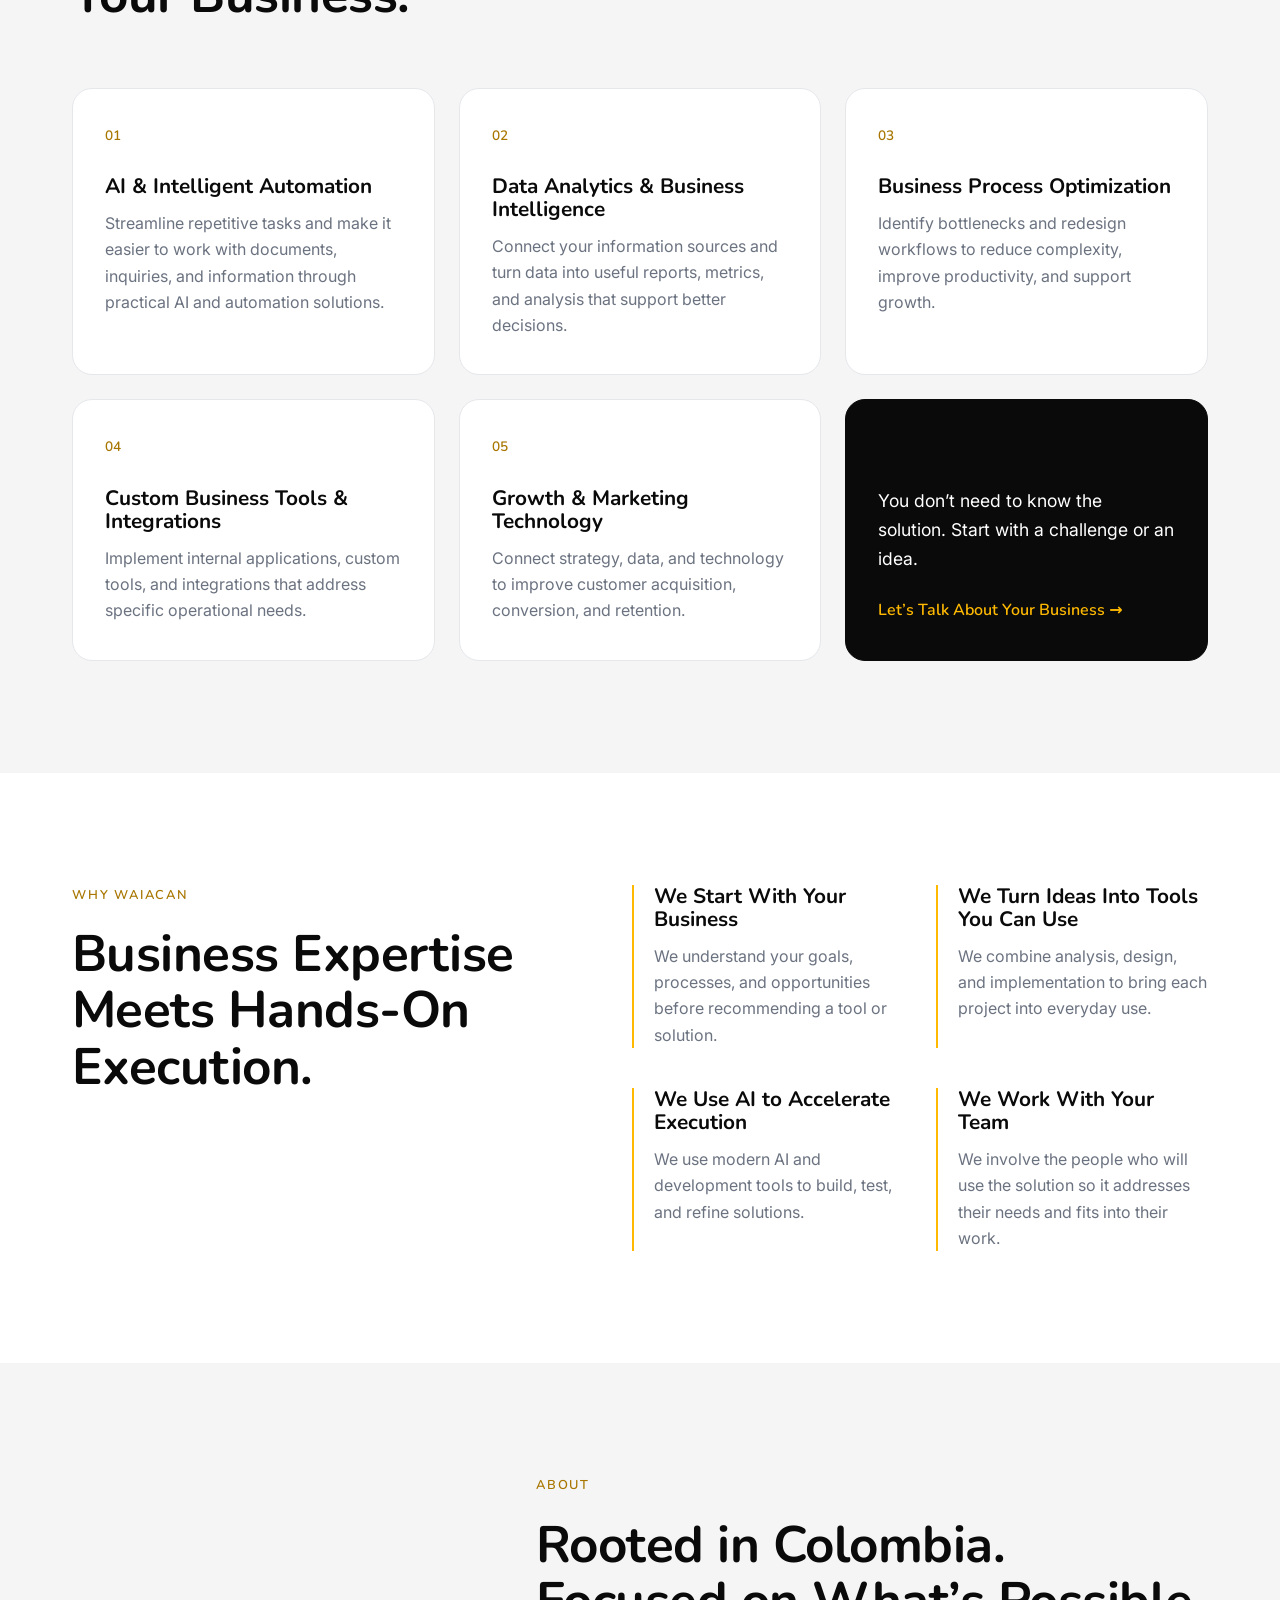
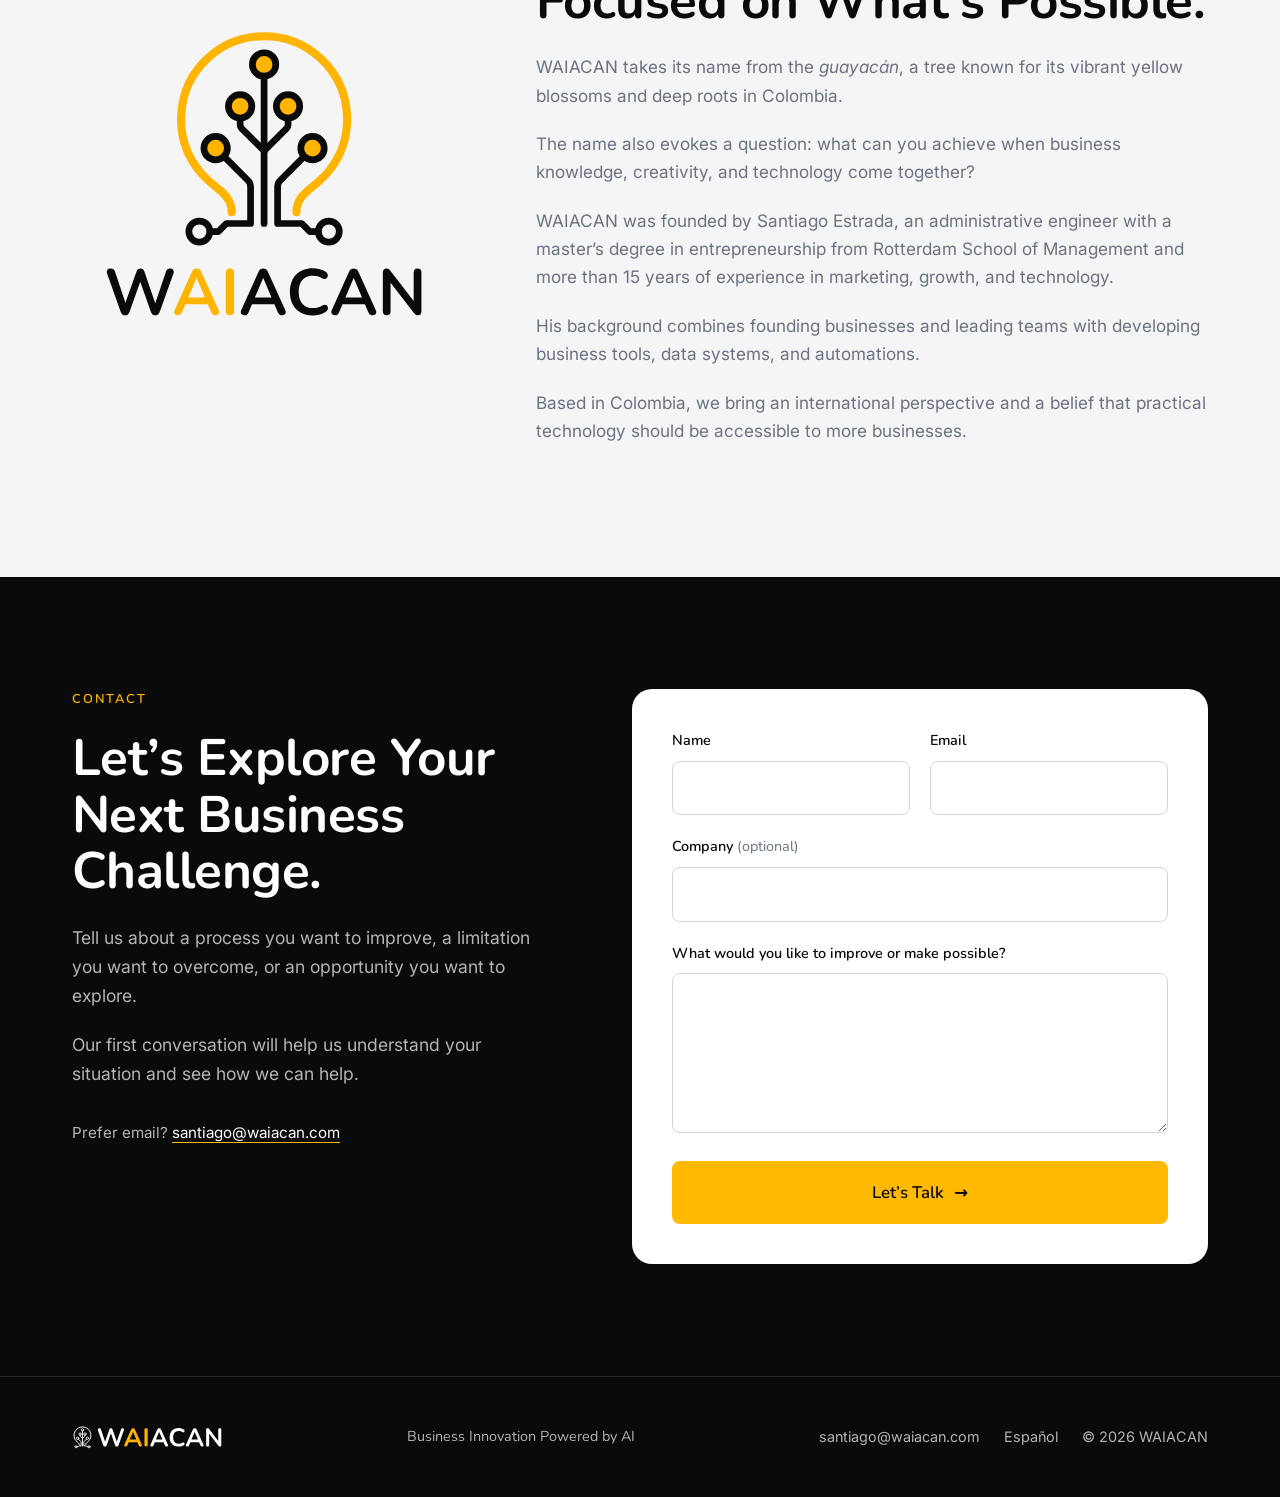
==== commit 217b0cfe: "Site: English/Spanish versions, logo font, new copy - Spanish page at /es/; visitors in Colombia are" ====
--- a/index.html
+++ b/index.html
@@ -1,17 +1,26 @@
 <!doctype html>
+<!--
+  GENERATED FILE: do not edit index.html or es/index.html directly.
+  Source: _src/template.html (layout) + _src/content/{en,es}.json (text).
+  Rebuild with: python _src/build.py
+-->
 <html lang="en">
 <head>
   <meta charset="utf-8">
   <meta name="viewport" content="width=device-width, initial-scale=1">
   <title>WAIACAN | Business Innovation Powered by AI</title>
-  <meta name="description" content="Practical AI, automation, and business innovation solutions. WAIACAN helps businesses solve complex challenges, eliminate inefficiencies, and unlock new opportunities.">
+  <meta name="description" content="Improve your operations, build new capabilities, and open new opportunities for growth. WAIACAN combines business expertise and AI to make it happen.">
   <link rel="canonical" href="https://waiacan.com/">
+  <link rel="alternate" hreflang="en" href="https://waiacan.com/">
+  <link rel="alternate" hreflang="es" href="https://waiacan.com/es/">
+  <link rel="alternate" hreflang="x-default" href="https://waiacan.com/">
   <meta name="theme-color" content="#FFB900">
 
   <meta property="og:type" content="website">
   <meta property="og:site_name" content="WAIACAN">
-  <meta property="og:title" content="WAIACAN | Discover What You Can Achieve.">
-  <meta property="og:description" content="Practical AI, automation, and business innovation solutions.">
+  <meta property="og:locale" content="en_US">
+  <meta property="og:title" content="WAIACAN | Discover What You Can Build with AI.">
+  <meta property="og:description" content="Improve your operations, build new capabilities, and open new opportunities for growth.">
   <meta property="og:url" content="https://waiacan.com/">
   <meta property="og:image" content="https://waiacan.com/images/waiacan-og-image.png">
   <meta name="twitter:card" content="summary_large_image">
@@ -21,10 +30,13 @@
   <link rel="apple-touch-icon" href="apple-touch-icon.png?v=2">
   <link rel="manifest" href="site.webmanifest">
 
+  <!-- Language routing (Colombia → Spanish). Runs before render so a redirect happens as early as possible. -->
+  <script src="js/lang.js?v=2" data-page-lang="en" data-alt-href="es/"></script>
+
   <link rel="preconnect" href="https://fonts.googleapis.com">
   <link rel="preconnect" href="https://fonts.gstatic.com" crossorigin>
-  <link rel="stylesheet" href="https://fonts.googleapis.com/css2?family=Inter:wght@400;500;600&family=Space+Grotesk:wght@500;600;700&display=swap">
-  <link rel="stylesheet" href="css/styles.css?v=4">
+  <link rel="stylesheet" href="https://fonts.googleapis.com/css2?family=Inter:wght@400;500;600&family=Nunito:wght@600;700;800&display=swap">
+  <link rel="stylesheet" href="css/styles.css?v=11">
 
   <script type="application/ld+json">
   {
@@ -37,7 +49,7 @@
         "url": "https://waiacan.com/",
         "logo": "https://waiacan.com/icon-512.png",
         "email": "santiago@waiacan.com",
-        "slogan": "Discover What You Can Achieve.",
+        "founder": { "@type": "Person", "name": "Santiago Estrada" },
         "address": { "@type": "PostalAddress", "addressCountry": "CO" }
       },
       {
@@ -45,12 +57,14 @@
         "@id": "https://waiacan.com/#website",
         "url": "https://waiacan.com/",
         "name": "WAIACAN",
+        "inLanguage": ["en", "es"],
         "publisher": { "@id": "https://waiacan.com/#organization" }
       },
       {
         "@type": "WebPage",
         "url": "https://waiacan.com/",
         "name": "WAIACAN | Business Innovation Powered by AI",
+        "inLanguage": "en",
         "isPartOf": { "@id": "https://waiacan.com/#website" },
         "about": { "@id": "https://waiacan.com/#organization" }
       }
@@ -66,16 +80,19 @@
       <a href="./" class="brand" aria-label="WAIACAN home">
         <img src="images/logo/waiacan-wordmark-header.svg?v=2" alt="WAIACAN" width="900" height="206">
       </a>
-      <button class="nav-toggle" aria-expanded="false" aria-controls="site-nav" aria-label="Open menu">
-        <span></span><span></span>
-      </button>
       <nav id="site-nav" class="site-nav" aria-label="Main">
-        <a href="#approach">Approach</a>
-        <a href="#expertise">Expertise</a>
+        <a href="#approach">How We Work</a>
+        <a href="#expertise">What We Do</a>
         <a href="#why">Why WAIACAN</a>
         <a href="#about">About</a>
-        <a href="#contact" class="btn btn-primary btn-sm">Let's Talk</a>
+        <a href="#contact" class="btn btn-primary btn-sm">Let’s Talk</a>
       </nav>
+      <div class="header-actions">
+        <a href="es/" class="lang-switch" hreflang="es" lang="es" data-set-lang="es" aria-label="Español">ES</a>
+        <button class="nav-toggle" aria-expanded="false" aria-controls="site-nav" aria-label="Open menu" data-label-open="Open menu" data-label-close="Close menu">
+          <span></span><span></span>
+        </button>
+      </div>
     </div>
   </header>
 
@@ -85,14 +102,14 @@
       <div class="container hero-grid">
         <div class="hero-content">
           <p class="eyebrow">Business Innovation Powered by AI</p>
-          <!-- "Achieve" is the real heading text; main.js turns it into a vertical word rotator. -->
-          <h1>Discover What You Can <br class="br-mobile"><span class="text-accent rotator" data-words="Achieve,Build,Automate,Create,Optimize">Achieve</span><span class="text-accent">.</span></h1>
-          <p class="hero-lead">Practical AI, automation, and business innovation solutions.</p>
-          <p class="hero-description">We help businesses solve complex challenges, eliminate inefficiencies, and unlock new opportunities through artificial intelligence, data, and technology. From immediate problem-solving to long-term process optimization, we turn business challenges into practical, scalable solutions.</p>
+          <!-- The first word is the real heading text; main.js turns it into a vertical word rotator. -->
+          <h1 class="hero-title" style="--h1-em: 11.9">Discover What You Can<br> <span class="text-accent rotator" data-words="Build,Achieve,Automate,Optimize,Create">Build</span> <br class="br-mobile">with <span class="text-accent">AI</span>.</h1>
+          <p class="hero-lead">Improve your operations, build new capabilities, and open new opportunities for growth.</p>
+          <p class="hero-description">We combine business expertise and technology to make it happen.</p>
           <div class="hero-actions">
-            <a href="#contact" class="btn btn-primary">Discuss Your Business Challenge <span aria-hidden="true">&rarr;</span></a>
-            <a href="#approach" class="btn btn-secondary">Our Approach</a>
-          </div>
+            <a href="#contact" class="btn btn-primary">Let’s Talk About Your Business <span aria-hidden="true">&rarr;</span></a>
+          </div>
+          <p class="hero-note">You don’t need to know the solution. Start with a challenge or an idea.</p>
         </div>
         <div class="hero-visual" aria-hidden="true">
           <img src="images/logo/waiacan-icon-full-color.svg" alt="" width="375" height="427">
@@ -100,102 +117,113 @@
       </div>
     </section>
 
-    <!-- OUR APPROACH -->
+    <!-- THE CHALLENGE -->
+    <section class="section section-light" id="challenge">
+      <div class="container split">
+        <div>
+          <h2>You know your business could do more. Where do you start?</h2>
+        </div>
+        <div class="prose">
+          <p>Your team spends too much time on manual tasks. Information is scattered across tools. Promising ideas stay on hold because they seem too expensive or complex to develop.</p>
+          <p>You know technology could help. But you need clarity on where to apply it, what investment makes sense, and how to put it to work.</p>
+          <p class="callout">At WAIACAN, we work with you to identify the most valuable opportunities and turn them into solutions your team can use.</p>
+        </div>
+      </div>
+    </section>
+
+    <!-- IMPROVE / EXPAND -->
+    <section class="section" id="value">
+      <div class="container">
+        <div class="section-head">
+          <h2>Improve What You Do. Expand What You Can Do.</h2>
+        </div>
+        <div class="value-grid">
+          <article class="card">
+            <span class="card-label">Efficiency</span>
+            <h3>Do what you already do, better.</h3>
+            <p>Reduce manual work, errors, and delays. Connect your systems and simplify processes so your team can spend more time on work that creates value.</p>
+          </article>
+          <article class="card">
+            <span class="card-label">Capabilities</span>
+            <h3>Do what’s beyond your reach today.</h3>
+            <p>Put your information to work, explore scenarios, and build tools to make better decisions, personalize service, or respond to new needs.</p>
+          </article>
+          <article class="card">
+            <span class="card-label">Opportunities</span>
+            <h3>Turn new possibilities into business opportunities.</h3>
+            <p>Develop and test products, services, and experiences that previously required too much time, money, or complexity.</p>
+          </article>
+        </div>
+        <p class="value-cycle">An initial improvement can unlock new capabilities. Those capabilities can create new opportunities. And each opportunity brings something new to improve.</p>
+      </div>
+    </section>
+
+    <!-- APPROACH -->
     <section class="section section-dark" id="approach">
       <div class="container">
         <div class="section-head">
-          <p class="eyebrow">Our Approach</p>
-          <h2>How We Turn Business Challenges Into <span class="text-accent">Scalable Solutions.</span></h2>
-          <p>We combine business expertise, analytical thinking, and modern technology to solve immediate challenges while building smarter, more efficient ways of working.</p>
+          <p class="eyebrow">How We Work</p>
+          <h2>A Clear Path From Idea to Everyday Use.</h2>
         </div>
         <ol class="steps">
           <li class="step">
             <span class="step-num">01</span>
-            <h3>Identify Challenges</h3>
-            <p class="step-tagline">Discover what's holding your business back.</p>
-            <p>Pinpoint inefficiencies, operational bottlenecks, disconnected systems, and opportunities for automation and innovation.</p>
+            <h3>Understand and Prioritize</h3>
+            <p>We learn about your goals and how your team works. Together, we identify opportunities and decide where to start based on impact, feasibility, and investment.</p>
           </li>
           <li class="step">
             <span class="step-num">02</span>
-            <h3>Implement Immediate Solutions</h3>
-            <p class="step-tagline">Solve real problems, fast.</p>
-            <p>Develop and implement practical solutions that address pressing business needs, using AI and modern technology to accelerate execution.</p>
+            <h3>Build and Test</h3>
+            <p>We design the solution, agree on scope, and define how to evaluate success. We build an initial version, test it with users, and refine it.</p>
           </li>
           <li class="step">
             <span class="step-num">03</span>
-            <h3>Design Improved Processes</h3>
-            <p class="step-tagline">Build better ways of working.</p>
-            <p>Redesign workflows, connect systems, automate repetitive tasks, and create tools that improve efficiency and decision-making.</p>
-          </li>
-          <li class="step">
-            <span class="step-num">04</span>
-            <h3>Build Scalable Solutions</h3>
-            <p class="step-tagline">Turn improvements into lasting capabilities.</p>
-            <p>Create sustainable systems and processes your team can manage, improve, and scale as your business grows.</p>
+            <h3>Implement and Adopt</h3>
+            <p>We introduce the solution into your operations and help your team make it part of their work. We measure results and agree on the support and improvements it needs.</p>
           </li>
         </ol>
-      </div>
-    </section>
-
-    <!-- OUR VALUE PROPOSITION -->
-    <section class="section" id="value">
-      <div class="container split">
-        <div>
-          <p class="eyebrow">Our Value Proposition</p>
-          <h2>We Bridge the Gap Between Business Challenges and Technology.</h2>
-        </div>
-        <div class="prose">
-          <p>Many businesses know they could operate more efficiently, make better decisions, or automate manual work. But identifying the right solutions and implementing them effectively can be difficult, expensive, and time-consuming.</p>
-          <p>At WAIACAN, we combine business strategy, data analysis, artificial intelligence, and hands-on execution to help organizations turn these opportunities into measurable improvements.</p>
-          <p>We work closely with your team to understand your challenges, identify the most valuable opportunities, and develop solutions tailored to your business.</p>
-          <p class="callout">Not technology for technology's sake. Practical innovation that creates business value.</p>
-        </div>
-      </div>
-    </section>
-
-    <!-- OUR EXPERTISE -->
+        <div class="section-cta">
+          <a href="#contact" class="btn btn-primary">Let’s Discuss Your First Project <span aria-hidden="true">&rarr;</span></a>
+        </div>
+      </div>
+    </section>
+
+    <!-- EXPERTISE -->
     <section class="section section-light" id="expertise">
       <div class="container">
         <div class="section-head">
-          <p class="eyebrow">Our Expertise</p>
+          <p class="eyebrow">What We Do</p>
           <h2>Technology That Works for Your Business.</h2>
-          <p>We focus on practical applications of technology that help organizations operate more efficiently, make smarter decisions, and unlock opportunities for growth.</p>
         </div>
         <div class="service-grid">
           <article class="card">
             <span class="card-num">01</span>
             <h3>AI &amp; Intelligent Automation</h3>
-            <p class="card-tagline">Reduce repetitive work. Unlock productivity.</p>
-            <p>Identify opportunities to use artificial intelligence and automation to streamline workflows, eliminate manual tasks, and improve operational efficiency.</p>
+            <p>Streamline repetitive tasks and make it easier to work with documents, inquiries, and information through practical AI and automation solutions.</p>
           </article>
           <article class="card">
             <span class="card-num">02</span>
             <h3>Data Analytics &amp; Business Intelligence</h3>
-            <p class="card-tagline">Turn data into better decisions.</p>
-            <p>Connect information across your business, develop reporting and analytics solutions, and uncover insights that support smarter decisions.</p>
+            <p>Connect your information sources and turn data into useful reports, metrics, and analysis that support better decisions.</p>
           </article>
           <article class="card">
             <span class="card-num">03</span>
             <h3>Business Process Optimization</h3>
-            <p class="card-tagline">Improve how your business works.</p>
-            <p>Analyze existing processes, identify bottlenecks, and redesign workflows to reduce complexity, improve productivity, and support sustainable growth.</p>
+            <p>Identify bottlenecks and redesign workflows to reduce complexity, improve productivity, and support growth.</p>
           </article>
           <article class="card">
             <span class="card-num">04</span>
             <h3>Custom Business Tools &amp; Integrations</h3>
-            <p class="card-tagline">Build the tools your business actually needs.</p>
-            <p>Develop practical digital solutions, internal applications, prototypes, and system integrations that solve specific business challenges.</p>
+            <p>Implement internal applications, custom tools, and integrations that address specific operational needs.</p>
           </article>
           <article class="card">
             <span class="card-num">05</span>
             <h3>Growth &amp; Marketing Technology</h3>
-            <p class="card-tagline">Build smarter systems for growth.</p>
-            <p>Combine customer acquisition strategy, analytics, automation, and technology to improve conversion, retention, and marketing effectiveness.</p>
+            <p>Connect strategy, data, and technology to improve customer acquisition, conversion, and retention.</p>
           </article>
           <a class="card card-cta" href="#contact">
-            <h3>Not sure where to start?</h3>
-            <p>You don't need to know the solution. Tell us about the challenge and we'll help you find it.</p>
-            <span class="card-link">Discuss Your Challenge <span aria-hidden="true">&rarr;</span></span>
+            <p>You don’t need to know the solution. Start with a challenge or an idea.</p>
+            <span class="card-link">Let’s Talk About Your Business <span aria-hidden="true">&rarr;</span></span>
           </a>
         </div>
       </div>
@@ -206,30 +234,24 @@
       <div class="container split">
         <div>
           <p class="eyebrow">Why WAIACAN</p>
-          <h2>Business Expertise Meets Modern Technology.</h2>
-          <p>Technology is only valuable when it solves the right problem.</p>
-          <p>Our approach combines strategic business thinking with practical execution, helping organizations innovate without unnecessary complexity.</p>
+          <h2>Business Expertise Meets Hands-On Execution.</h2>
         </div>
         <ul class="values">
           <li>
-            <h3>Business-First Thinking</h3>
-            <p>We start by understanding your business objectives, challenges, and opportunities before recommending technology.</p>
+            <h3>We Start With Your Business</h3>
+            <p>We understand your goals, processes, and opportunities before recommending a tool or solution.</p>
           </li>
           <li>
-            <h3>Practical Solutions</h3>
-            <p>We focus on actionable improvements, rapid experimentation, and measurable business outcomes.</p>
+            <h3>We Turn Ideas Into Tools You Can Use</h3>
+            <p>We combine analysis, design, and implementation to bring each project into everyday use.</p>
           </li>
           <li>
-            <h3>AI-Enabled Execution</h3>
-            <p>We leverage modern AI tools, automation, and development technologies to accelerate problem-solving and solution delivery.</p>
+            <h3>We Use AI to Accelerate Execution</h3>
+            <p>We use modern AI and development tools to build, test, and refine solutions.</p>
           </li>
           <li>
-            <h3>Collaborative Approach</h3>
-            <p>We work closely with your team, maintaining transparency, aligning with business priorities, and building solutions around your needs.</p>
-          </li>
-          <li>
-            <h3>Long-Term Value</h3>
-            <p>Our goal isn't simply to solve today's problem. It's to help your organization develop more efficient, scalable ways of working.</p>
+            <h3>We Work With Your Team</h3>
+            <p>We involve the people who will use the solution so it addresses their needs and fits into their work.</p>
           </li>
         </ul>
       </div>
@@ -242,14 +264,14 @@
           <img src="images/logo/waiacan-logo-stacked-full-color.svg" alt="" width="609" height="566" loading="lazy">
         </div>
         <div>
-          <p class="eyebrow">About WAIACAN</p>
-          <h2>Rooted in Colombia. Focused on What's Possible.</h2>
+          <p class="eyebrow">About</p>
+          <h2>Rooted in Colombia. Focused on What’s Possible.</h2>
           <div class="prose">
-            <p>WAIACAN is inspired by the <em>Guayacán</em>, a tree recognized for its vibrant yellow blossoms and deep roots in Colombia.</p>
-            <p>Our name also reflects a belief in the power of possibility: discovering what you can achieve when business knowledge, creativity, and technology come together.</p>
-            <p>We believe innovation should be accessible to businesses of all sizes, not just organizations with large technology departments or extensive budgets.</p>
-            <p>Based in Colombia, we bring an international perspective to helping companies solve problems, improve processes, and build smarter businesses.</p>
-            <p class="callout">Discover what you can achieve.</p>
+            <p>WAIACAN takes its name from the <em>guayacán</em>, a tree known for its vibrant yellow blossoms and deep roots in Colombia.</p>
+            <p>The name also evokes a question: what can you achieve when business knowledge, creativity, and technology come together?</p>
+            <p>WAIACAN was founded by Santiago Estrada, an administrative engineer with a master’s degree in entrepreneurship from Rotterdam School of Management and more than 15 years of experience in marketing, growth, and technology.</p>
+            <p>His background combines founding businesses and leading teams with developing business tools, data systems, and automations.</p>
+            <p>Based in Colombia, we bring an international perspective and a belief that practical technology should be accessible to more businesses.</p>
           </div>
         </div>
       </div>
@@ -260,9 +282,9 @@
       <div class="container contact-grid">
         <div class="contact-intro">
           <p class="eyebrow">Contact</p>
-          <h2>Let's Solve Your Next Business <span class="text-accent">Challenge.</span></h2>
-          <p>Tell us about a problem you're facing, a process you'd like to improve, or an opportunity you want to explore.</p>
-          <p>You don't need to know the solution. That's where we can help.</p>
+          <h2>Let’s Explore Your Next Business Challenge.</h2>
+          <p>Tell us about a process you want to improve, a limitation you want to overcome, or an opportunity you want to explore.</p>
+          <p>Our first conversation will help us understand your situation and see how we can help.</p>
           <p class="contact-email">Prefer email? <a href="mailto:santiago@waiacan.com">santiago@waiacan.com</a></p>
         </div>
 
@@ -270,14 +292,21 @@
           Static hosting can't send email, so submissions go through FormSubmit (formsubmit.co),
           which forwards them to santiago@waiacan.com. The first submission triggers a one-time
           activation email to that inbox; nothing is delivered until it's confirmed.
-          With JS, main.js posts to the /ajax/ endpoint and shows the result inline;
-          without JS, the plain POST below redirects to thanks.html via _next.
+          With JS, main.js posts to the /ajax/ endpoint and shows the result inline (messages
+          come from the data-msg-* attributes); without JS, the plain POST redirects via _next.
         -->
-        <form class="contact-form" id="contact-form" action="https://formsubmit.co/santiago@waiacan.com" method="POST">
+        <form class="contact-form" id="contact-form" action="https://formsubmit.co/santiago@waiacan.com" method="POST"
+              aria-label="Contact form"
+              data-msg-sending="Sending…"
+              data-msg-success-title="Thank you. We’ve received your message."
+              data-msg-success-body="We’ll get back to you shortly at the email you provided."
+              data-msg-error="Something went wrong sending your message. Please try again or email us at"
+              data-msg-activation="This form is waiting for activation. Please check the santiago@waiacan.com inbox for the FormSubmit activation email.">
           <input type="hidden" name="_subject" value="New inquiry from waiacan.com">
           <input type="hidden" name="_template" value="table">
           <input type="hidden" name="_next" value="https://waiacan.com/thanks.html">
           <input type="hidden" name="_captcha" value="false">
+          <input type="hidden" name="language" value="en">
           <!-- Honeypot: bots fill this, people never see it; FormSubmit drops those submissions. -->
           <input type="text" name="_honey" class="hp" tabindex="-1" autocomplete="off" aria-hidden="true">
 
@@ -291,28 +320,15 @@
               <input id="cf-email" name="email" type="email" autocomplete="email" required>
             </div>
           </div>
-          <div class="field-row">
-            <div class="field">
-              <label for="cf-company">Company <span class="optional">(optional)</span></label>
-              <input id="cf-company" name="company" type="text" autocomplete="organization">
-            </div>
-            <div class="field">
-              <label for="cf-topic">Area of interest <span class="optional">(optional)</span></label>
-              <select id="cf-topic" name="area_of_interest">
-                <option value="">Not sure yet</option>
-                <option>AI &amp; Intelligent Automation</option>
-                <option>Data Analytics &amp; Business Intelligence</option>
-                <option>Business Process Optimization</option>
-                <option>Custom Business Tools &amp; Integrations</option>
-                <option>Growth &amp; Marketing Technology</option>
-              </select>
-            </div>
-          </div>
           <div class="field">
-            <label for="cf-message">Tell us about your challenge</label>
-            <textarea id="cf-message" name="message" rows="5" required placeholder="A problem you're facing, a process you'd like to improve, or an idea you want to explore."></textarea>
-          </div>
-          <button type="submit" class="btn btn-primary btn-lg">Discuss Your Challenge <span aria-hidden="true">&rarr;</span></button>
+            <label for="cf-company">Company <span class="optional">(optional)</span></label>
+            <input id="cf-company" name="company" type="text" autocomplete="organization">
+          </div>
+          <div class="field">
+            <label for="cf-message">What would you like to improve or make possible?</label>
+            <textarea id="cf-message" name="message" rows="5" required></textarea>
+          </div>
+          <button type="submit" class="btn btn-primary btn-lg">Let’s Talk <span aria-hidden="true">&rarr;</span></button>
           <p class="form-status" role="status" aria-live="polite"></p>
         </form>
       </div>
@@ -327,11 +343,12 @@
       <p class="footer-tagline">Business Innovation Powered by AI</p>
       <p class="footer-meta">
         <a href="mailto:santiago@waiacan.com">santiago@waiacan.com</a>
+        <a href="es/" hreflang="es" lang="es" data-set-lang="es">Español</a>
         <span>&copy; <span id="year">2026</span> WAIACAN</span>
       </p>
     </div>
   </footer>
 
-  <script src="js/main.js?v=3" defer></script>
+  <script src="js/main.js?v=5" defer></script>
 </body>
 </html>
--- a/css/styles.css
+++ b/css/styles.css
@@ -19,7 +19,7 @@
   --gray-dark-text: #B4B4B4;
   --gray-dark-line: #262626;
 
-  --font-heading: 'Space Grotesk', system-ui, sans-serif;
+  --font-heading: 'Nunito', system-ui, sans-serif; /* closest web match to the WAIACAN wordmark */
   --font-body: 'Inter', system-ui, sans-serif;
 
   --radius-sm: 8px;
@@ -62,13 +62,13 @@
   font-family: var(--font-heading);
   font-weight: 700;
   line-height: 1.1;
-  letter-spacing: -0.035em;
+  letter-spacing: -0.01em;
   margin: 0 0 24px;
 }
 
 h1 { font-size: clamp(2.75rem, 6vw, 5.25rem); }
 h2 { font-size: clamp(2rem, 4vw, 3.25rem); }
-h3 { font-size: 1.3rem; letter-spacing: -0.02em; font-weight: 600; margin-bottom: 12px; }
+h3 { font-size: 1.3rem; letter-spacing: 0; font-weight: 700; margin-bottom: 12px; }
 
 p {
   margin: 0 0 20px;
@@ -214,9 +214,29 @@
 .header-inner {
   display: flex;
   align-items: center;
-  justify-content: space-between;
+  gap: 28px;
   height: var(--header-height);
 }
+.brand { margin-right: auto; }
+
+.header-actions {
+  display: flex;
+  align-items: center;
+  gap: 8px;
+}
+
+/* EN/ES switch: shows the *other* language; picking it is remembered by lang.js. */
+.lang-switch {
+  font-family: var(--font-heading);
+  font-size: 0.85rem;
+  font-weight: 700;
+  letter-spacing: 0.06em;
+  padding: 6px 10px;
+  border: 1px solid var(--gray-300);
+  border-radius: var(--radius-sm);
+  transition: border-color 0.2s ease, background-color 0.2s ease;
+}
+.lang-switch:hover { border-color: var(--black); background: var(--gray-50); }
 
 .brand img {
   height: 40px; /* letters stay 26px tall; the extra height is the larger icon */
@@ -231,6 +251,7 @@
   font-weight: 500;
   font-size: 0.95rem;
 }
+.site-nav a { white-space: nowrap; }
 .site-nav a:not(.btn) {
   position: relative;
   padding: 4px 0;
@@ -282,7 +303,7 @@
   align-items: center;
 }
 
-.hero-content { max-width: 780px; }
+.hero-content { max-width: none; } /* the title sizes itself to fit; see .hero-title */
 
 .hero-lead {
   font-family: var(--font-heading);
@@ -315,7 +336,20 @@
   height: 1.2em;
 }
 
-/* On phones and tablets (≤900px) the rotating word gets its own line, so longer words never re-wrap the heading. */
+/*
+  Hero title, in the wordmark's font. Line 1 is fixed ("Discover What You Can"), line 2 is
+  "<word> with AI." Sized so the longest word still fits line 2; on phones "with AI."
+  drops to its own line (.br-mobile) so no word ever re-wraps the heading.
+*/
+.hero-title {
+  font-weight: 800;
+  /* Line 1 is ~11.4em wide in English; the calc keeps the widest line on one line next to
+     the hero icon (viewport − gutters − icon − gap, ÷ --h1-em) down to the 900px breakpoint.
+     --h1-em is set per language in _src/content/*.json, since line widths differ. */
+  font-size: clamp(2rem, calc((100vw - 390px) / var(--h1-em, 11.9)), 4.2rem);
+  letter-spacing: 0.01em;
+}
+
 .br-mobile { display: none; }
 
 .sr-only {
@@ -342,8 +376,13 @@
   gap: 16px;
 }
 
+.hero-note {
+  margin: 16px 0 0;
+  font-size: 0.95rem;
+}
+
 .hero-visual img {
-  width: 340px;
+  width: 260px;
 }
 
 /* ---------- Services ---------- */
@@ -377,19 +416,13 @@
   margin-bottom: 28px;
 }
 
-.card .card-tagline {
-  font-weight: 500;
-  color: var(--black);
-  margin-bottom: 12px;
-}
-
 .card-cta {
   background: var(--black);
   border-color: var(--black);
   color: var(--white);
   justify-content: flex-end;
 }
-.card-cta p { color: var(--gray-dark-text); }
+.card-cta p { font-size: 1.1rem; color: var(--white); }
 .card-link {
   margin-top: 24px;
   font-family: var(--font-heading);
@@ -397,13 +430,43 @@
   color: var(--yellow);
 }
 
+/* ---------- Improve / Expand ---------- */
+
+.value-grid {
+  display: grid;
+  grid-template-columns: repeat(3, minmax(0, 1fr));
+  gap: 24px;
+}
+
+.card-label {
+  font-family: var(--font-heading);
+  font-size: 0.8rem;
+  font-weight: 700;
+  text-transform: uppercase;
+  letter-spacing: 0.14em;
+  color: var(--yellow-text);
+  margin-bottom: 20px;
+}
+
+/* The improvement → capability → opportunity loop, as a closing line under the cards. */
+.value-cycle {
+  max-width: 760px;
+  margin: 48px 0 0;
+  padding-left: 20px;
+  border-left: 3px solid var(--yellow);
+  font-size: 1.1rem;
+  color: var(--black);
+}
+
 /* ---------- Approach ---------- */
 
 .steps {
   display: grid;
-  grid-template-columns: repeat(4, minmax(0, 1fr));
+  grid-template-columns: repeat(3, minmax(0, 1fr));
   gap: 40px;
 }
+
+.section-cta { margin-top: 56px; }
 
 .step {
   padding-top: 28px;
@@ -430,12 +493,6 @@
 }
 
 .step h3 { font-size: 1.4rem; }
-
-.section-dark .step-tagline {
-  color: var(--white);
-  font-weight: 500;
-  margin-bottom: 12px;
-}
 
 /* ---------- Why ---------- */
 
@@ -594,18 +651,10 @@
 
 /* ---------- Responsive ---------- */
 
+/* Nav collapses at 900px; hero and split layouts stack at the same breakpoint. */
+/* The menu collapses at 1024px: the Spanish labels are longer and need the room. */
 @media (max-width: 1024px) {
-  .steps { grid-template-columns: repeat(2, minmax(0, 1fr)); gap: 48px 40px; }
-  .hero-visual img { width: 260px; }
-}
-
-/* Nav collapses at 900px; hero and split layouts stack at the same breakpoint. */
-@media (max-width: 900px) {
-  :root { --section-spacing: 80px; }
-
   .nav-toggle { display: block; }
-
-  .br-mobile { display: inline; }
 
   .site-nav {
     position: absolute;
@@ -627,6 +676,13 @@
   }
   .site-nav a:not(.btn)::after { display: none; }
   .site-nav .btn { margin-top: 20px; }
+}
+
+@media (max-width: 900px) {
+  :root { --section-spacing: 80px; }
+
+  .br-mobile { display: inline; }
+  .hero-title { font-size: 2.4rem; }
 
   .hero { padding: 72px 0 88px; }
   .hero-grid { grid-template-columns: 1fr; }
@@ -638,6 +694,8 @@
   .about-visual img { max-width: 220px; margin: 0; }
 
   .service-grid { grid-template-columns: repeat(2, minmax(0, 1fr)); }
+  .value-grid,
+  .steps { grid-template-columns: 1fr; }
 }
 
 @media (max-width: 600px) {
@@ -650,12 +708,12 @@
   .brand img { height: 34px; }
 
   .hero { padding: 56px 0 72px; }
-  .hero-actions .btn { width: 100%; }
+  .hero-actions .btn,
+  .section-cta .btn { width: 100%; }
 
   .section-head { margin-bottom: 40px; }
 
   .service-grid,
-  .steps,
   .values { grid-template-columns: 1fr; }
 
   .card { padding: 28px 24px; }
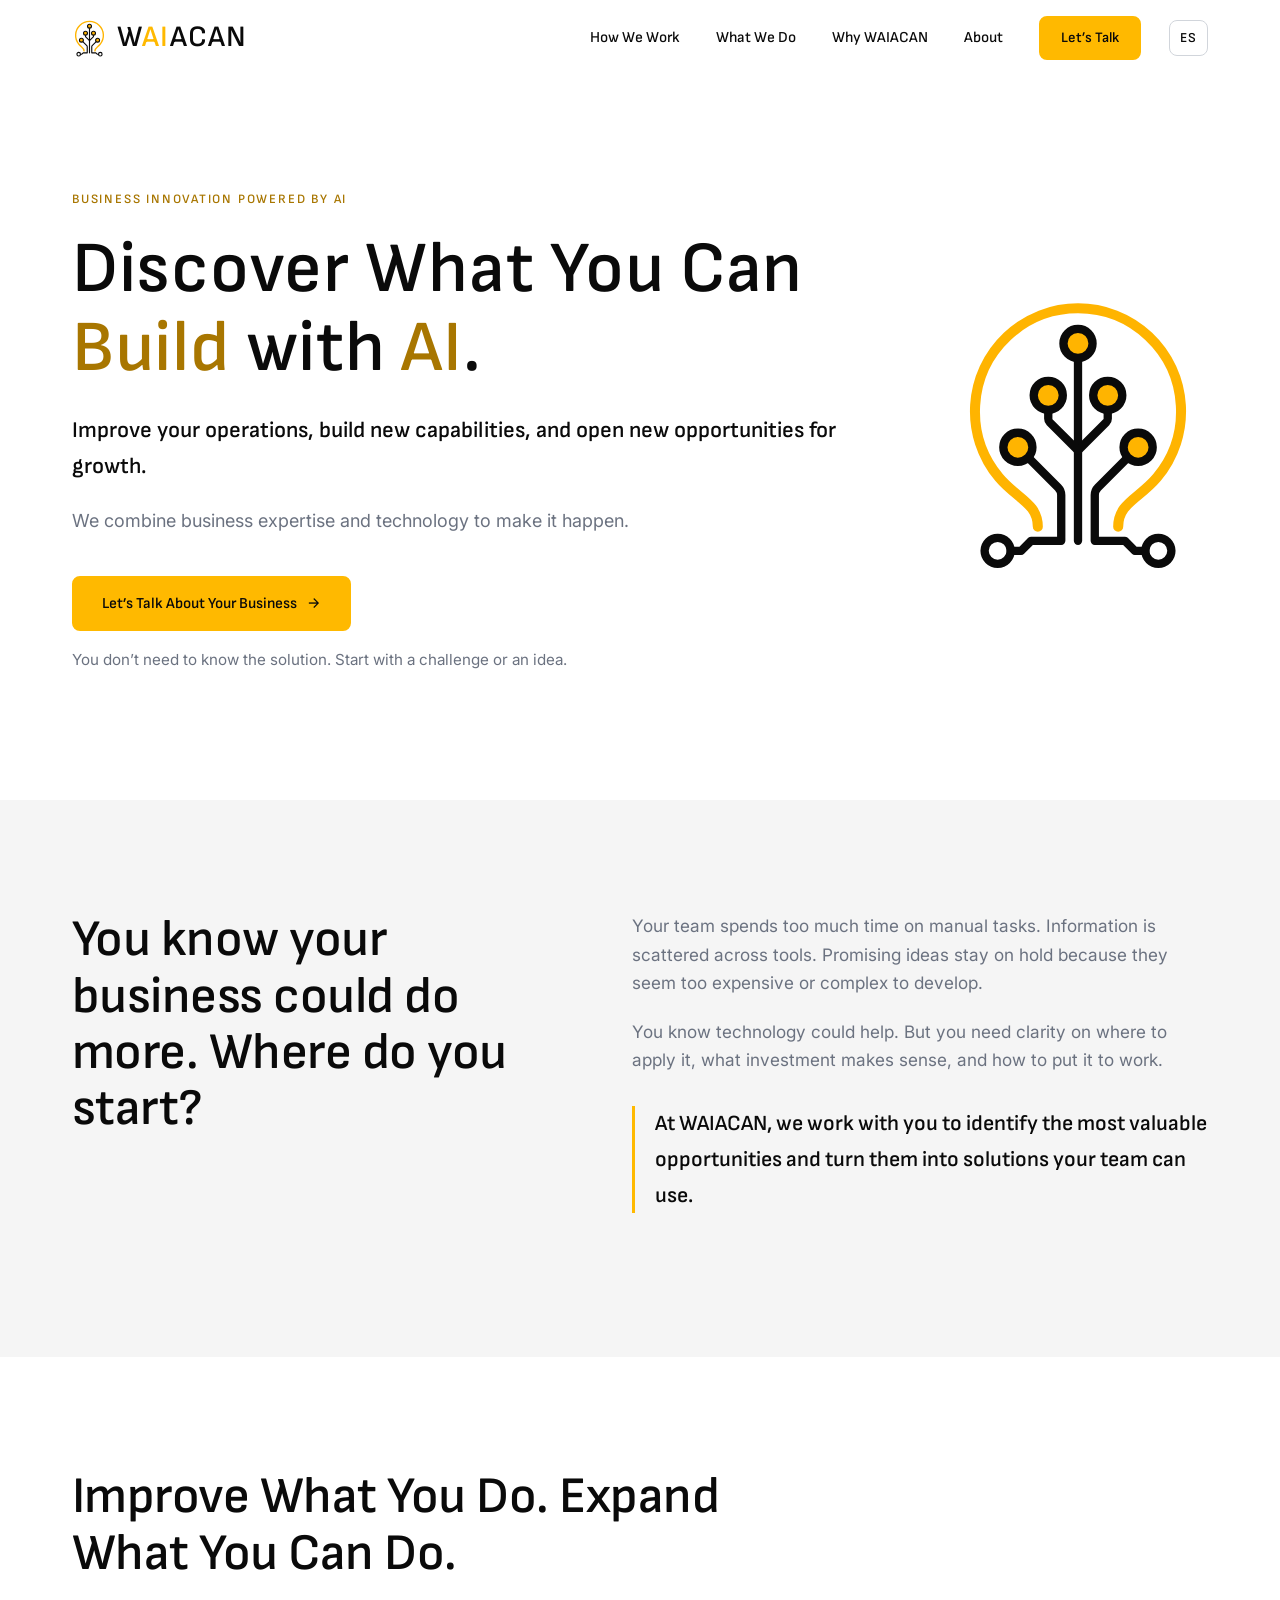
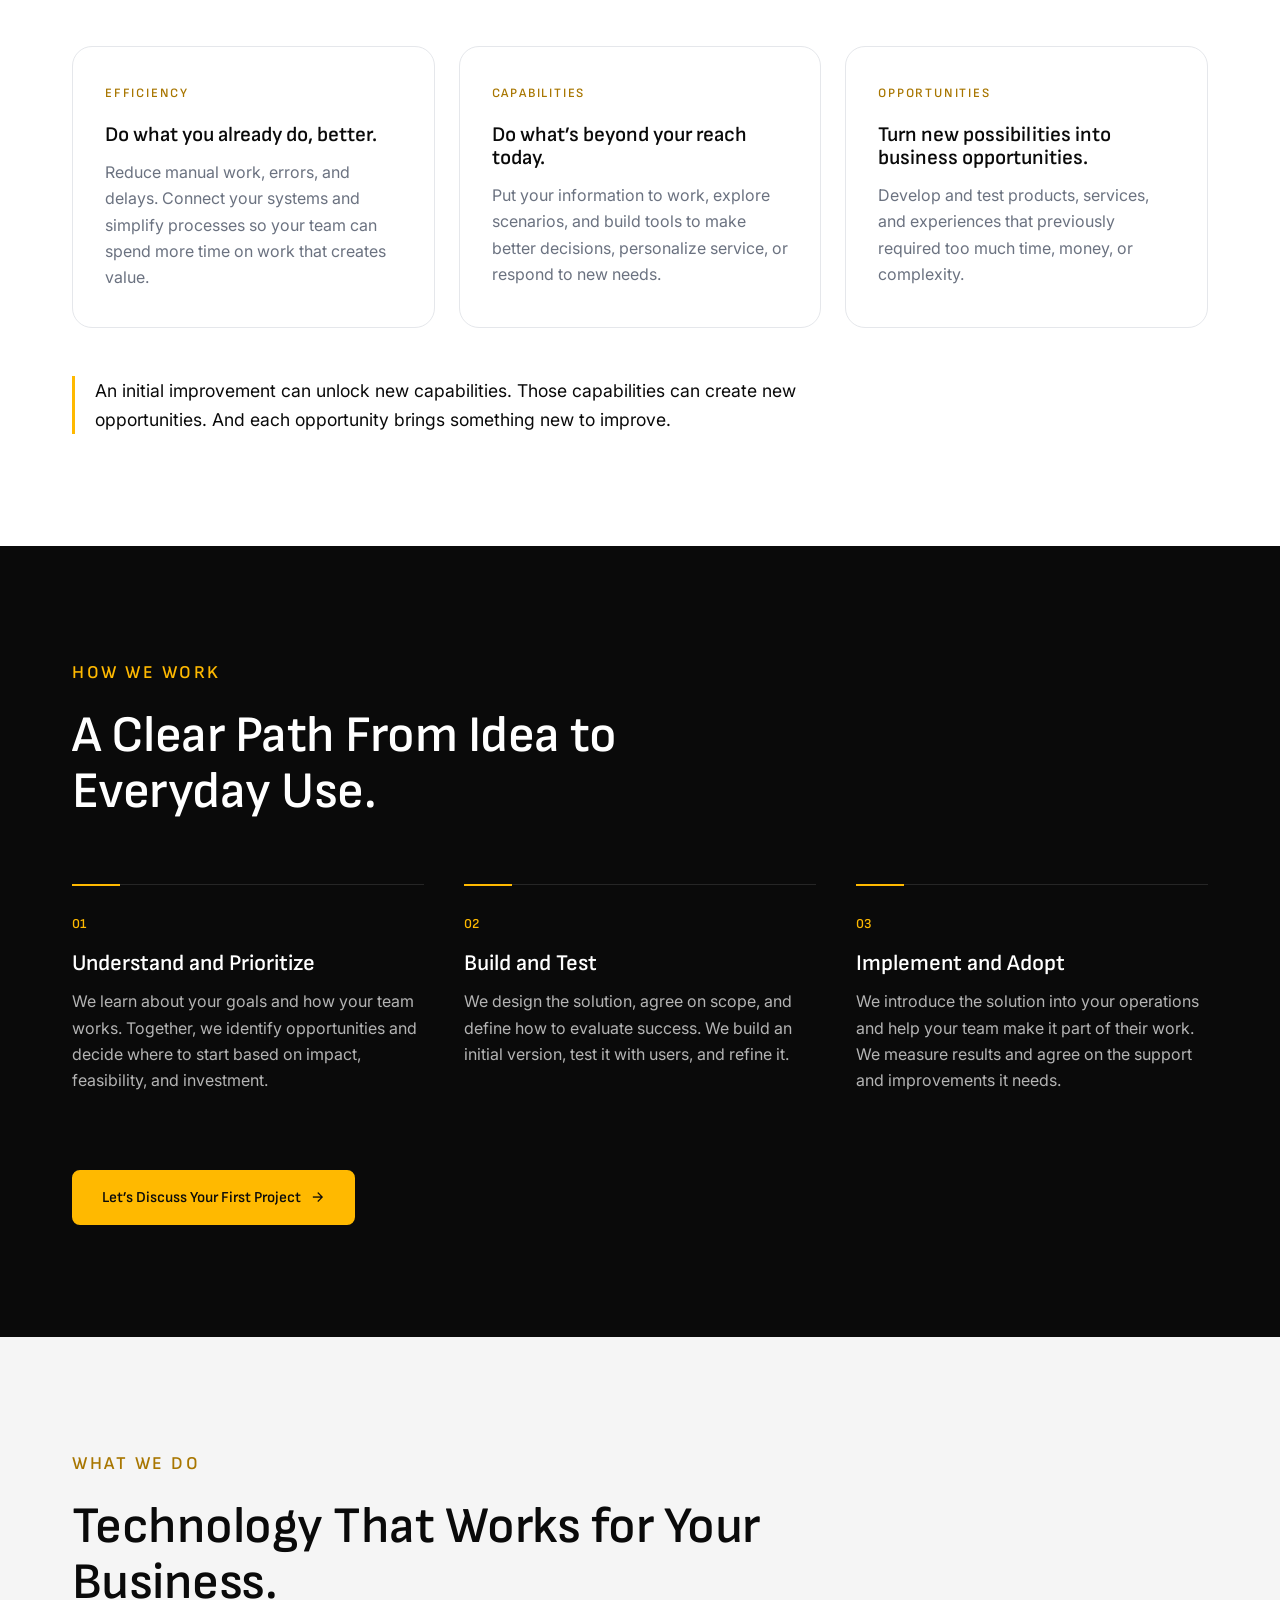
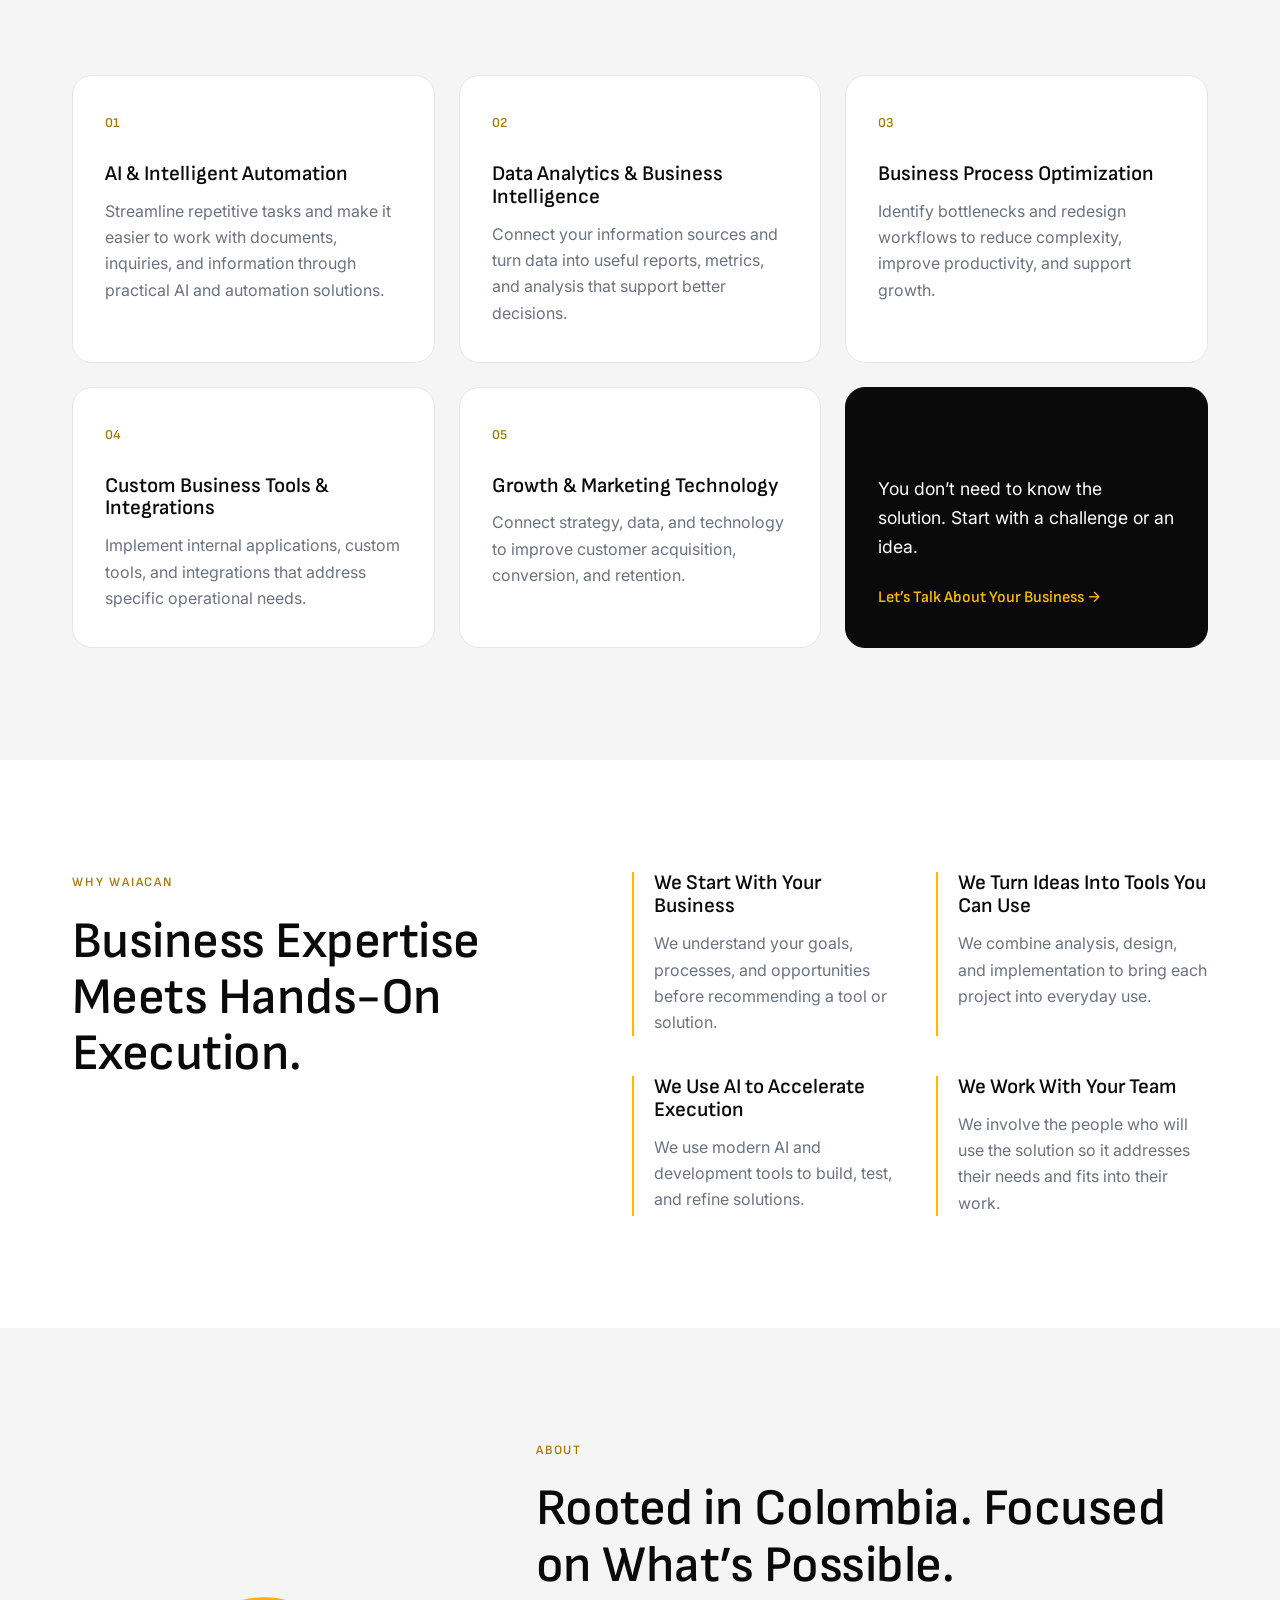
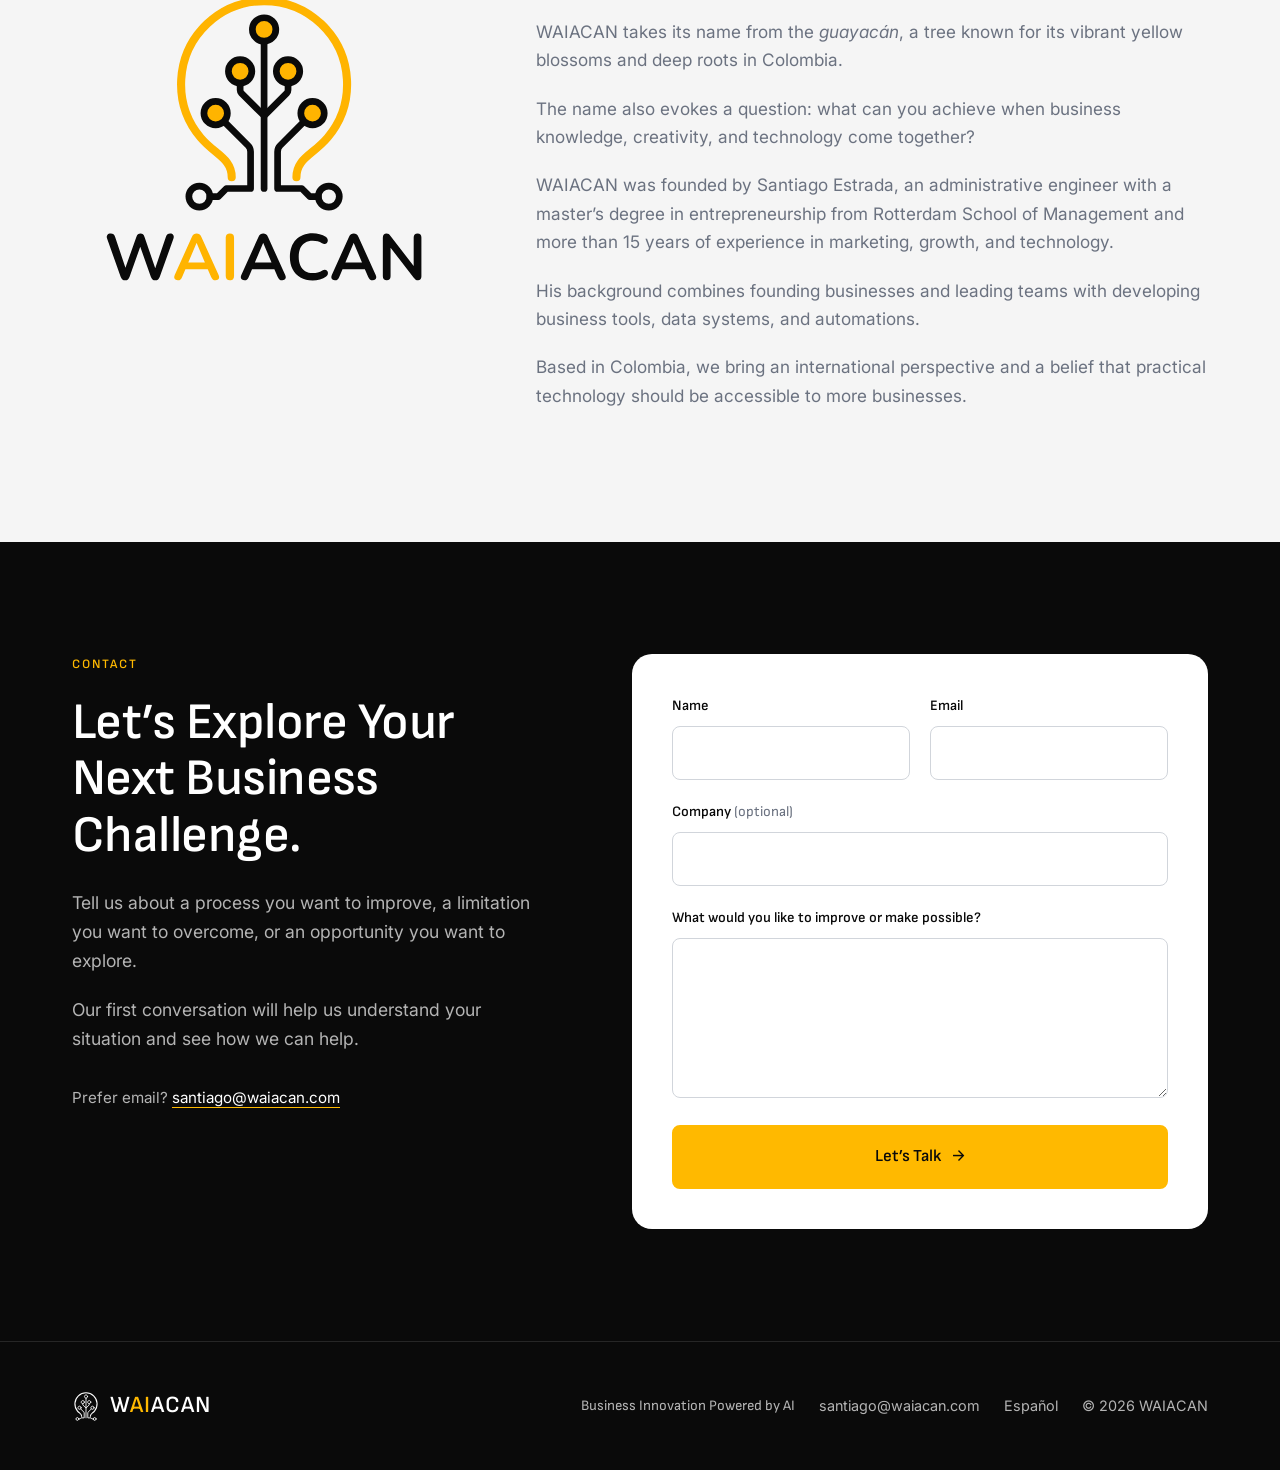
==== commit 601483f3: "Site: Sofia Sans SemiBold for logo lettering and titles - Headings, buttons, labels and the WAIACAN " ====
--- a/index.html
+++ b/index.html
@@ -35,8 +35,8 @@
 
   <link rel="preconnect" href="https://fonts.googleapis.com">
   <link rel="preconnect" href="https://fonts.gstatic.com" crossorigin>
-  <link rel="stylesheet" href="https://fonts.googleapis.com/css2?family=Inter:wght@400;500;600&family=Nunito:wght@600;700;800&display=swap">
-  <link rel="stylesheet" href="css/styles.css?v=11">
+  <link rel="stylesheet" href="https://fonts.googleapis.com/css2?family=Inter:wght@400;500;600&family=Sofia+Sans:wght@400;500;600&display=swap">
+  <link rel="stylesheet" href="css/styles.css?v=13">
 
   <script type="application/ld+json">
   {
@@ -77,8 +77,10 @@
 
   <header class="site-header">
     <div class="container header-inner">
+      <!-- Logo: the icon is an image; "WAIACAN" is live text in Sofia Sans SemiBold (see .brand-word). -->
       <a href="./" class="brand" aria-label="WAIACAN home">
-        <img src="images/logo/waiacan-wordmark-header.svg?v=2" alt="WAIACAN" width="900" height="206">
+        <img class="brand-icon" src="images/logo/waiacan-icon-full-color.svg" alt="" width="375" height="427">
+        <span class="brand-word" aria-hidden="true">W<span class="brand-ai">AI</span>ACAN</span>
       </a>
       <nav id="site-nav" class="site-nav" aria-label="Main">
         <a href="#approach">How We Work</a>
@@ -103,7 +105,7 @@
         <div class="hero-content">
           <p class="eyebrow">Business Innovation Powered by AI</p>
           <!-- The first word is the real heading text; main.js turns it into a vertical word rotator. -->
-          <h1 class="hero-title" style="--h1-em: 11.9">Discover What You Can<br> <span class="text-accent rotator" data-words="Build,Achieve,Automate,Optimize,Create">Build</span> <br class="br-mobile">with <span class="text-accent">AI</span>.</h1>
+          <h1 class="hero-title" style="--h1-em: 10.65">Discover What You Can<br> <span class="text-accent rotator" data-words="Build,Achieve,Automate,Optimize,Create">Build</span> <br class="br-mobile">with <span class="text-accent">AI</span>.</h1>
           <p class="hero-lead">Improve your operations, build new capabilities, and open new opportunities for growth.</p>
           <p class="hero-description">We combine business expertise and technology to make it happen.</p>
           <div class="hero-actions">
@@ -337,8 +339,9 @@
 
   <footer class="site-footer">
     <div class="container footer-inner">
-      <a href="./" aria-label="WAIACAN home">
-        <img src="images/logo/waiacan-wordmark-white.svg" alt="WAIACAN" width="835" height="133" class="footer-logo" loading="lazy">
+      <a href="./" class="brand brand-footer" aria-label="WAIACAN home">
+        <img class="brand-icon" src="images/logo/waiacan-icon-white.svg" alt="" width="375" height="427" loading="lazy">
+        <span class="brand-word" aria-hidden="true">W<span class="brand-ai">AI</span>ACAN</span>
       </a>
       <p class="footer-tagline">Business Innovation Powered by AI</p>
       <p class="footer-meta">
--- a/css/styles.css
+++ b/css/styles.css
@@ -19,7 +19,7 @@
   --gray-dark-text: #B4B4B4;
   --gray-dark-line: #262626;
 
-  --font-heading: 'Nunito', system-ui, sans-serif; /* closest web match to the WAIACAN wordmark */
+  --font-heading: 'Sofia Sans', system-ui, sans-serif; /* logo lettering and titles, SemiBold (600) */
   --font-body: 'Inter', system-ui, sans-serif;
 
   --radius-sm: 8px;
@@ -60,7 +60,7 @@
 
 h1, h2, h3 {
   font-family: var(--font-heading);
-  font-weight: 700;
+  font-weight: 600;
   line-height: 1.1;
   letter-spacing: -0.01em;
   margin: 0 0 24px;
@@ -68,7 +68,7 @@
 
 h1 { font-size: clamp(2.75rem, 6vw, 5.25rem); }
 h2 { font-size: clamp(2rem, 4vw, 3.25rem); }
-h3 { font-size: 1.3rem; letter-spacing: 0; font-weight: 700; margin-bottom: 12px; }
+h3 { font-size: 1.3rem; letter-spacing: 0; font-weight: 600; margin-bottom: 12px; }
 
 p {
   margin: 0 0 20px;
@@ -229,7 +229,7 @@
 .lang-switch {
   font-family: var(--font-heading);
   font-size: 0.85rem;
-  font-weight: 700;
+  font-weight: 600;
   letter-spacing: 0.06em;
   padding: 6px 10px;
   border: 1px solid var(--gray-300);
@@ -238,10 +238,28 @@
 }
 .lang-switch:hover { border-color: var(--black); background: var(--gray-50); }
 
-.brand img {
-  height: 40px; /* letters stay 26px tall; the extra height is the larger icon */
+/* Logo: icon image + "WAIACAN" as live text. The icon stands ~1.5× the letter height,
+   matching the proportions of the drawn wordmark. */
+.brand {
+  display: inline-flex;
+  align-items: center;
+  gap: 10px;
+}
+.brand-icon {
+  height: 40px;
   width: auto;
 }
+.brand-word {
+  font-family: var(--font-heading);
+  font-weight: 600;
+  font-size: 1.85rem;
+  line-height: 1;
+  letter-spacing: 0.04em;
+  color: var(--black);
+}
+.brand-ai { color: var(--yellow); }
+.brand-footer .brand-icon { height: 32px; }
+.brand-footer .brand-word { font-size: 1.45rem; color: var(--white); }
 
 .site-nav {
   display: flex;
@@ -342,11 +360,11 @@
   drops to its own line (.br-mobile) so no word ever re-wraps the heading.
 */
 .hero-title {
-  font-weight: 800;
-  /* Line 1 is ~11.4em wide in English; the calc keeps the widest line on one line next to
+  font-weight: 600;
+  /* Line 1 is ~10.2em wide in English; the calc keeps the widest line on one line next to
      the hero icon (viewport − gutters − icon − gap, ÷ --h1-em) down to the 900px breakpoint.
      --h1-em is set per language in _src/content/*.json, since line widths differ. */
-  font-size: clamp(2rem, calc((100vw - 390px) / var(--h1-em, 11.9)), 4.2rem);
+  font-size: clamp(2rem, calc((100vw - 390px) / var(--h1-em, 10.65)), 4.5rem);
   letter-spacing: 0.01em;
 }
 
@@ -441,7 +459,7 @@
 .card-label {
   font-family: var(--font-heading);
   font-size: 0.8rem;
-  font-weight: 700;
+  font-weight: 600;
   text-transform: uppercase;
   letter-spacing: 0.14em;
   color: var(--yellow-text);
@@ -632,7 +650,6 @@
   gap: 24px;
 }
 
-.footer-logo { height: 24px; width: auto; }
 
 .site-footer p {
   margin: 0;
@@ -682,7 +699,7 @@
   :root { --section-spacing: 80px; }
 
   .br-mobile { display: inline; }
-  .hero-title { font-size: 2.4rem; }
+  .hero-title { font-size: 2.6rem; }
 
   .hero { padding: 72px 0 88px; }
   .hero-grid { grid-template-columns: 1fr; }
@@ -705,7 +722,8 @@
     --header-height: 68px;
   }
 
-  .brand img { height: 34px; }
+  .brand-icon { height: 34px; }
+  .brand-word { font-size: 1.55rem; }
 
   .hero { padding: 56px 0 72px; }
   .hero-actions .btn,
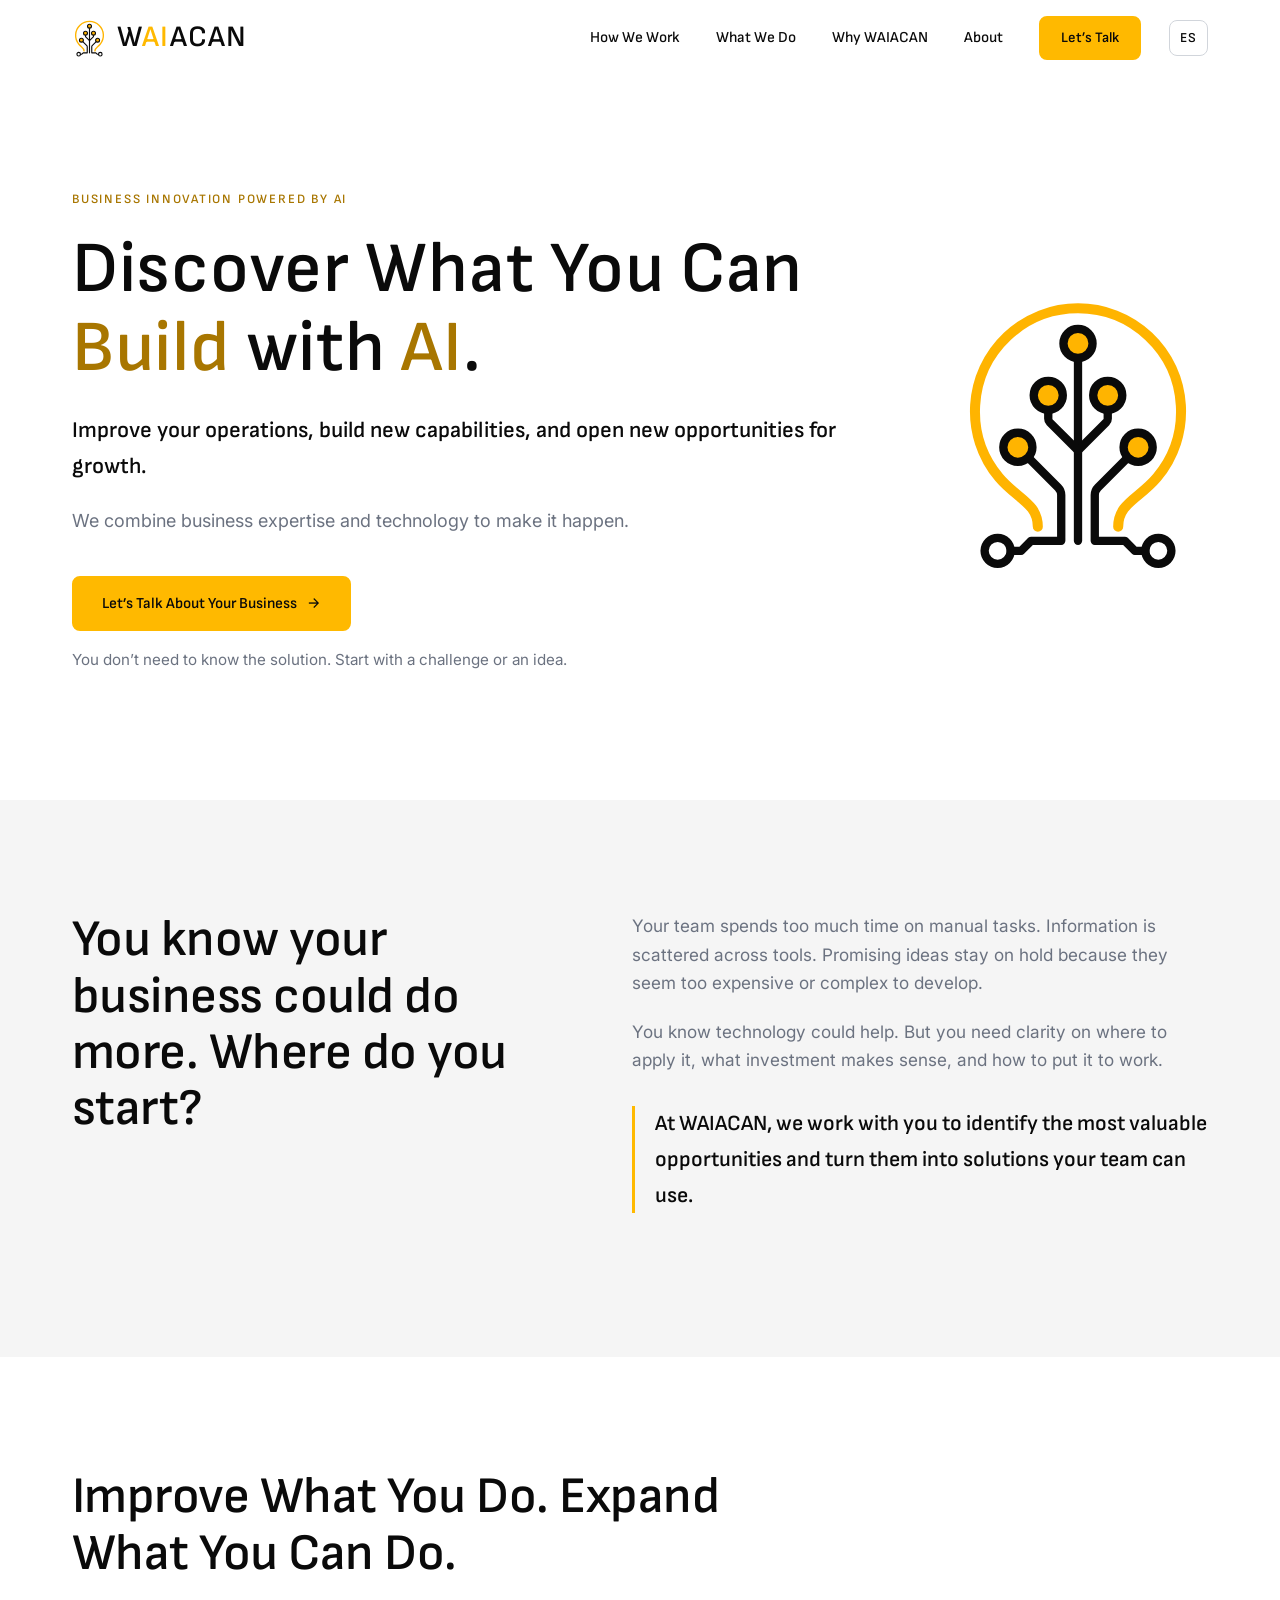
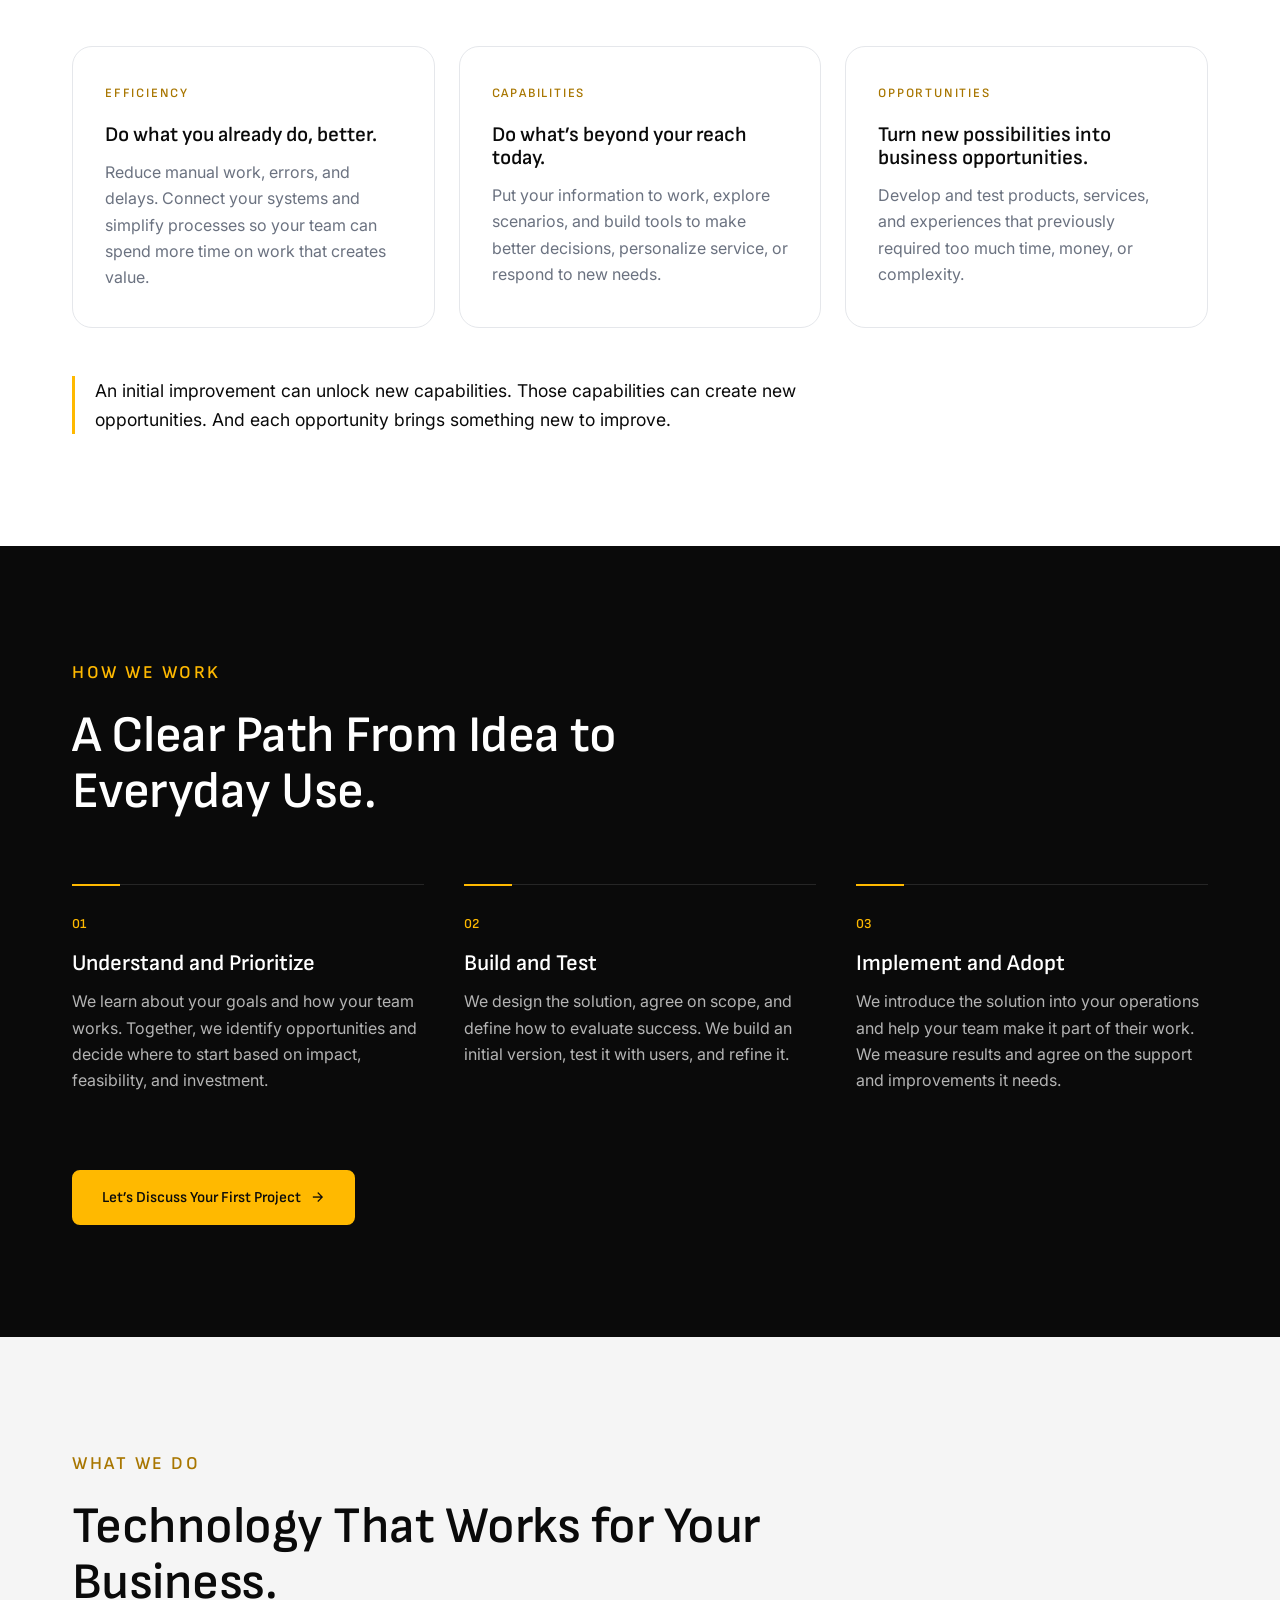
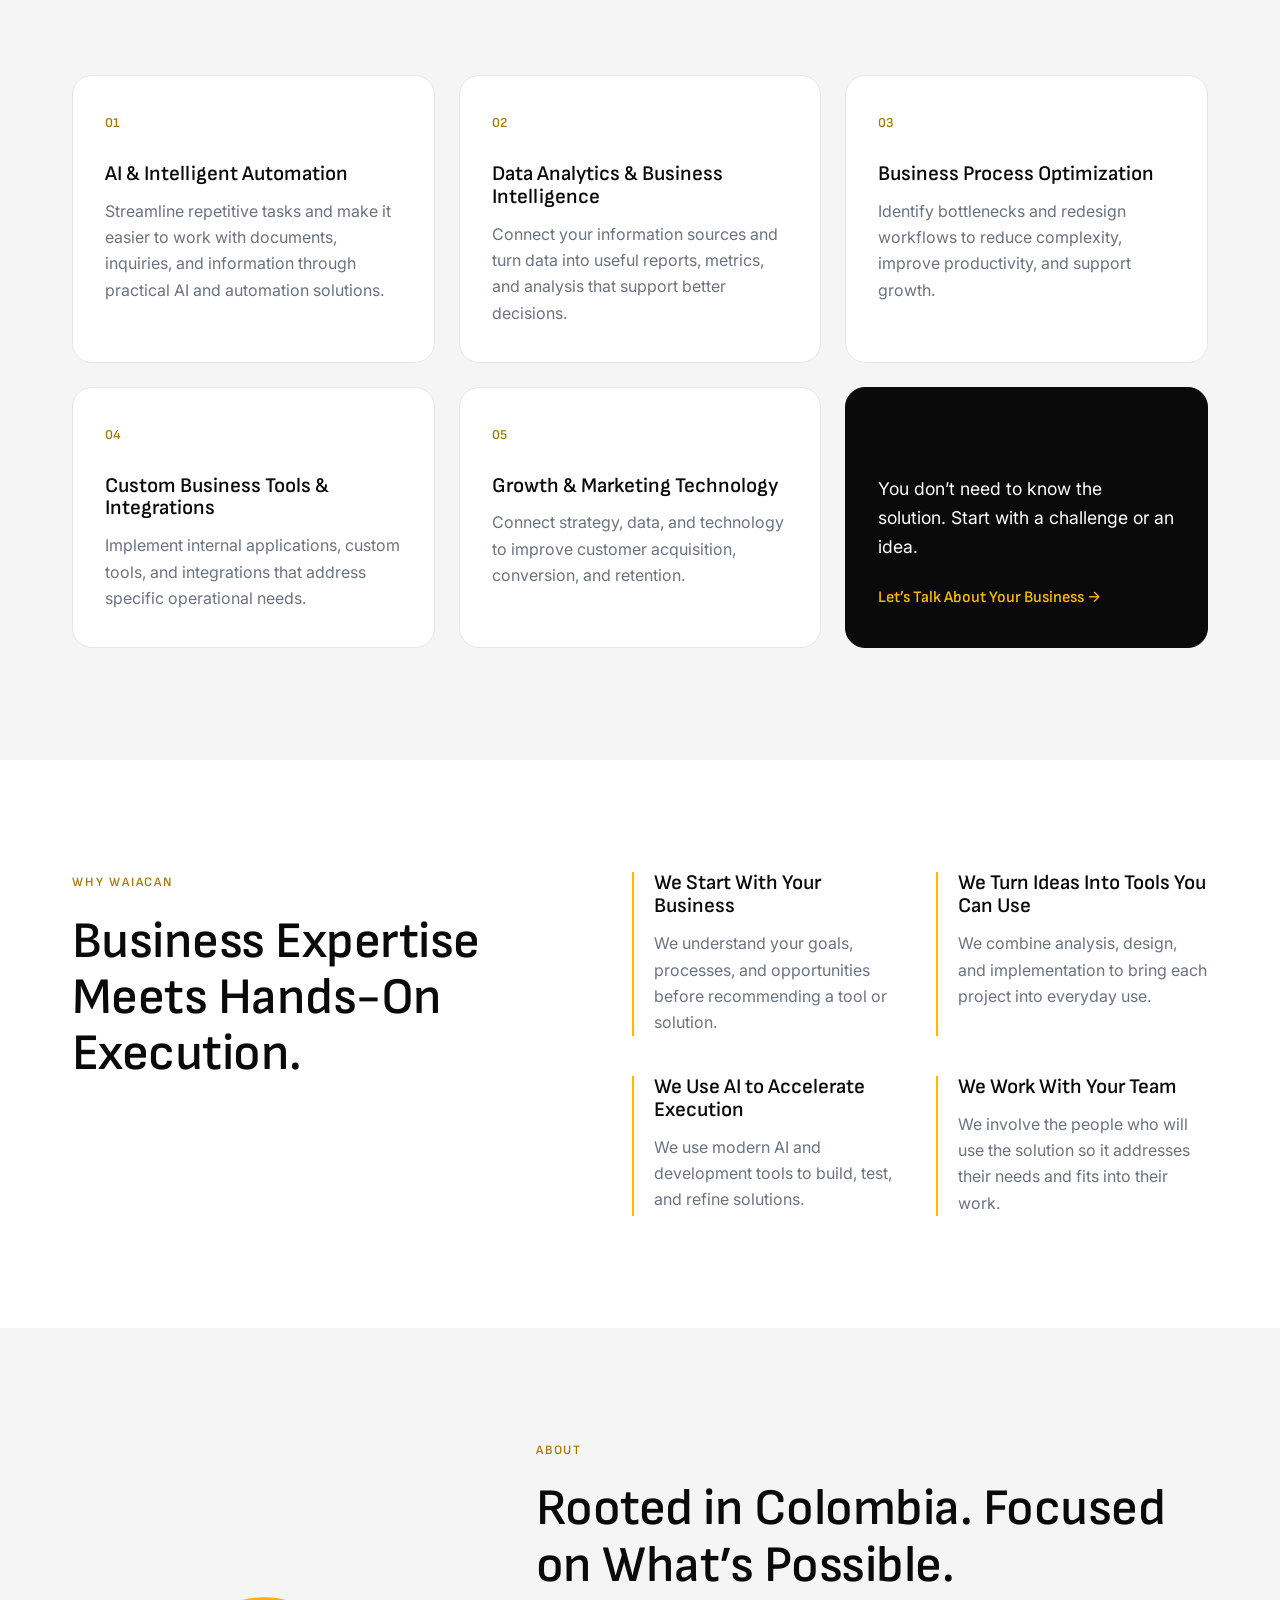
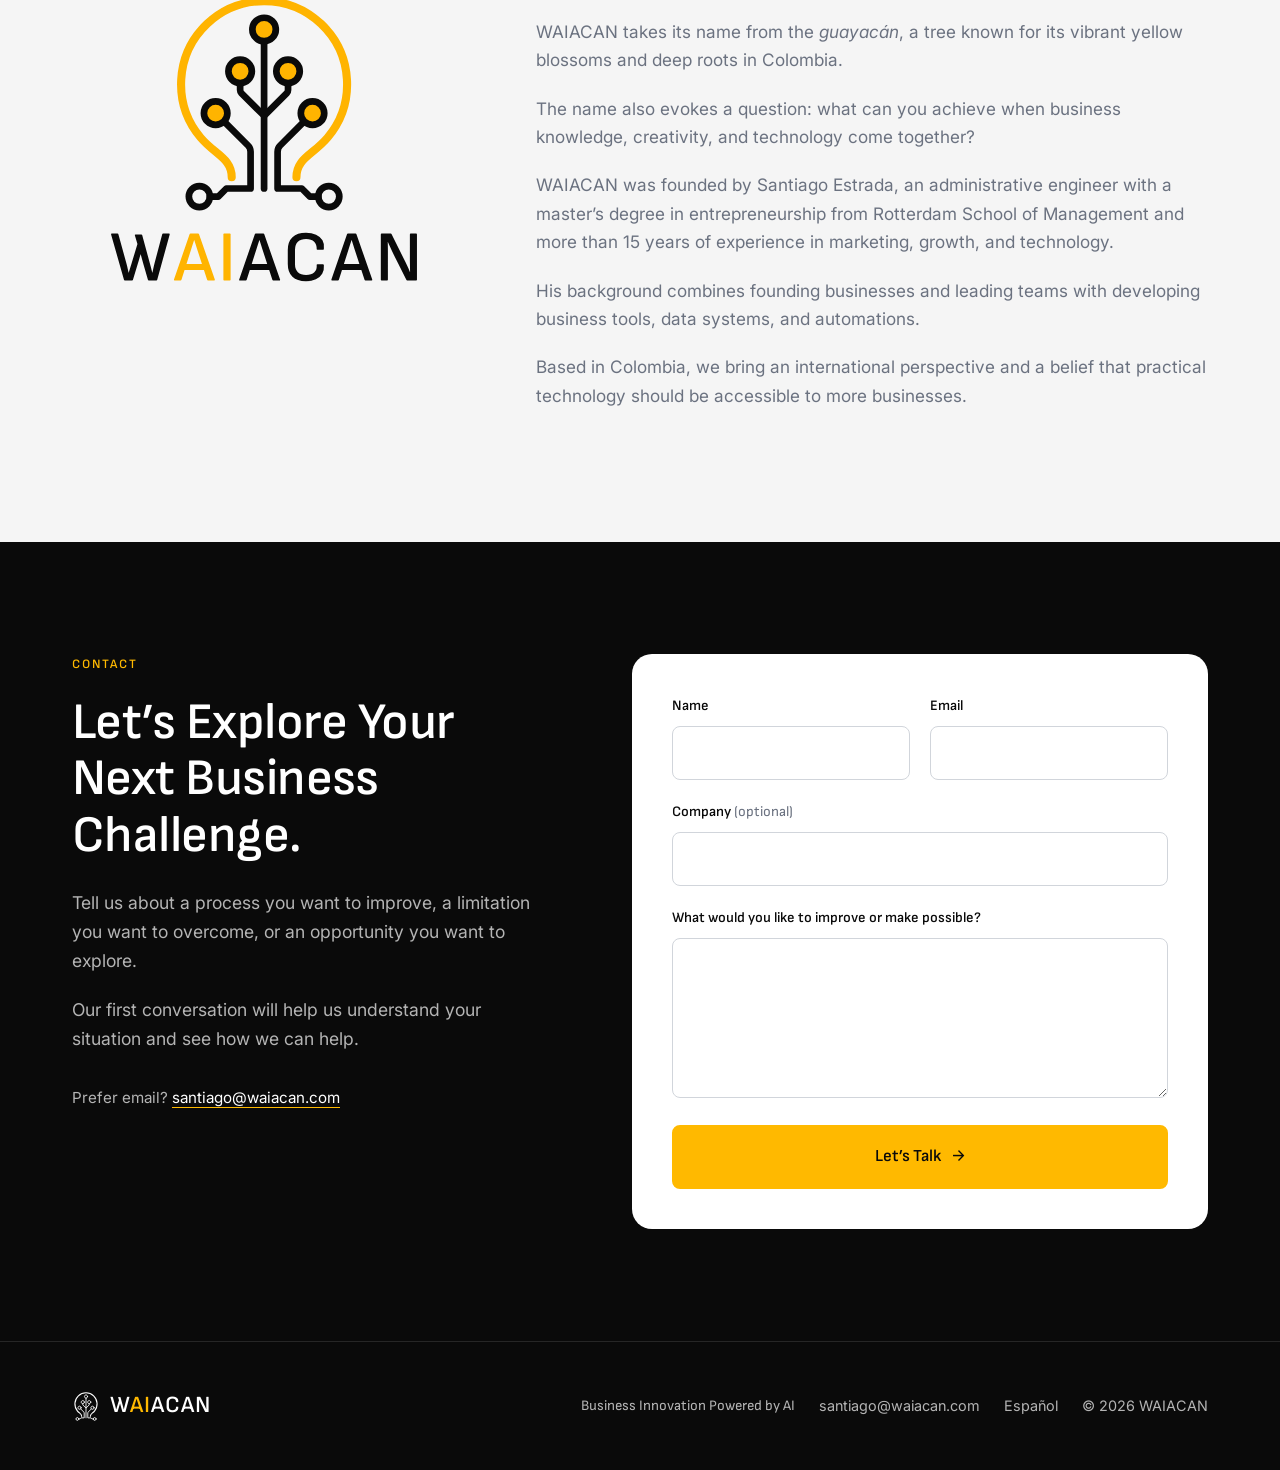
==== commit 44271e27: "Logo: redraw lettering in Sofia Sans SemiBold All horizontal, stacked and wordmark versions (color, " ====
--- a/index.html
+++ b/index.html
@@ -22,7 +22,7 @@
   <meta property="og:title" content="WAIACAN | Discover What You Can Build with AI.">
   <meta property="og:description" content="Improve your operations, build new capabilities, and open new opportunities for growth.">
   <meta property="og:url" content="https://waiacan.com/">
-  <meta property="og:image" content="https://waiacan.com/images/waiacan-og-image.png">
+  <meta property="og:image" content="https://waiacan.com/images/waiacan-og-image.png?v=2">
   <meta name="twitter:card" content="summary_large_image">
 
   <link rel="icon" href="favicon.ico?v=2" sizes="48x48">
@@ -263,7 +263,7 @@
     <section class="section section-light" id="about">
       <div class="container split split-about">
         <div class="about-visual" aria-hidden="true">
-          <img src="images/logo/waiacan-logo-stacked-full-color.svg" alt="" width="609" height="566" loading="lazy">
+          <img src="images/logo/waiacan-logo-stacked-full-color.svg?v=2" alt="" width="609" height="566" loading="lazy">
         </div>
         <div>
           <p class="eyebrow">About</p>
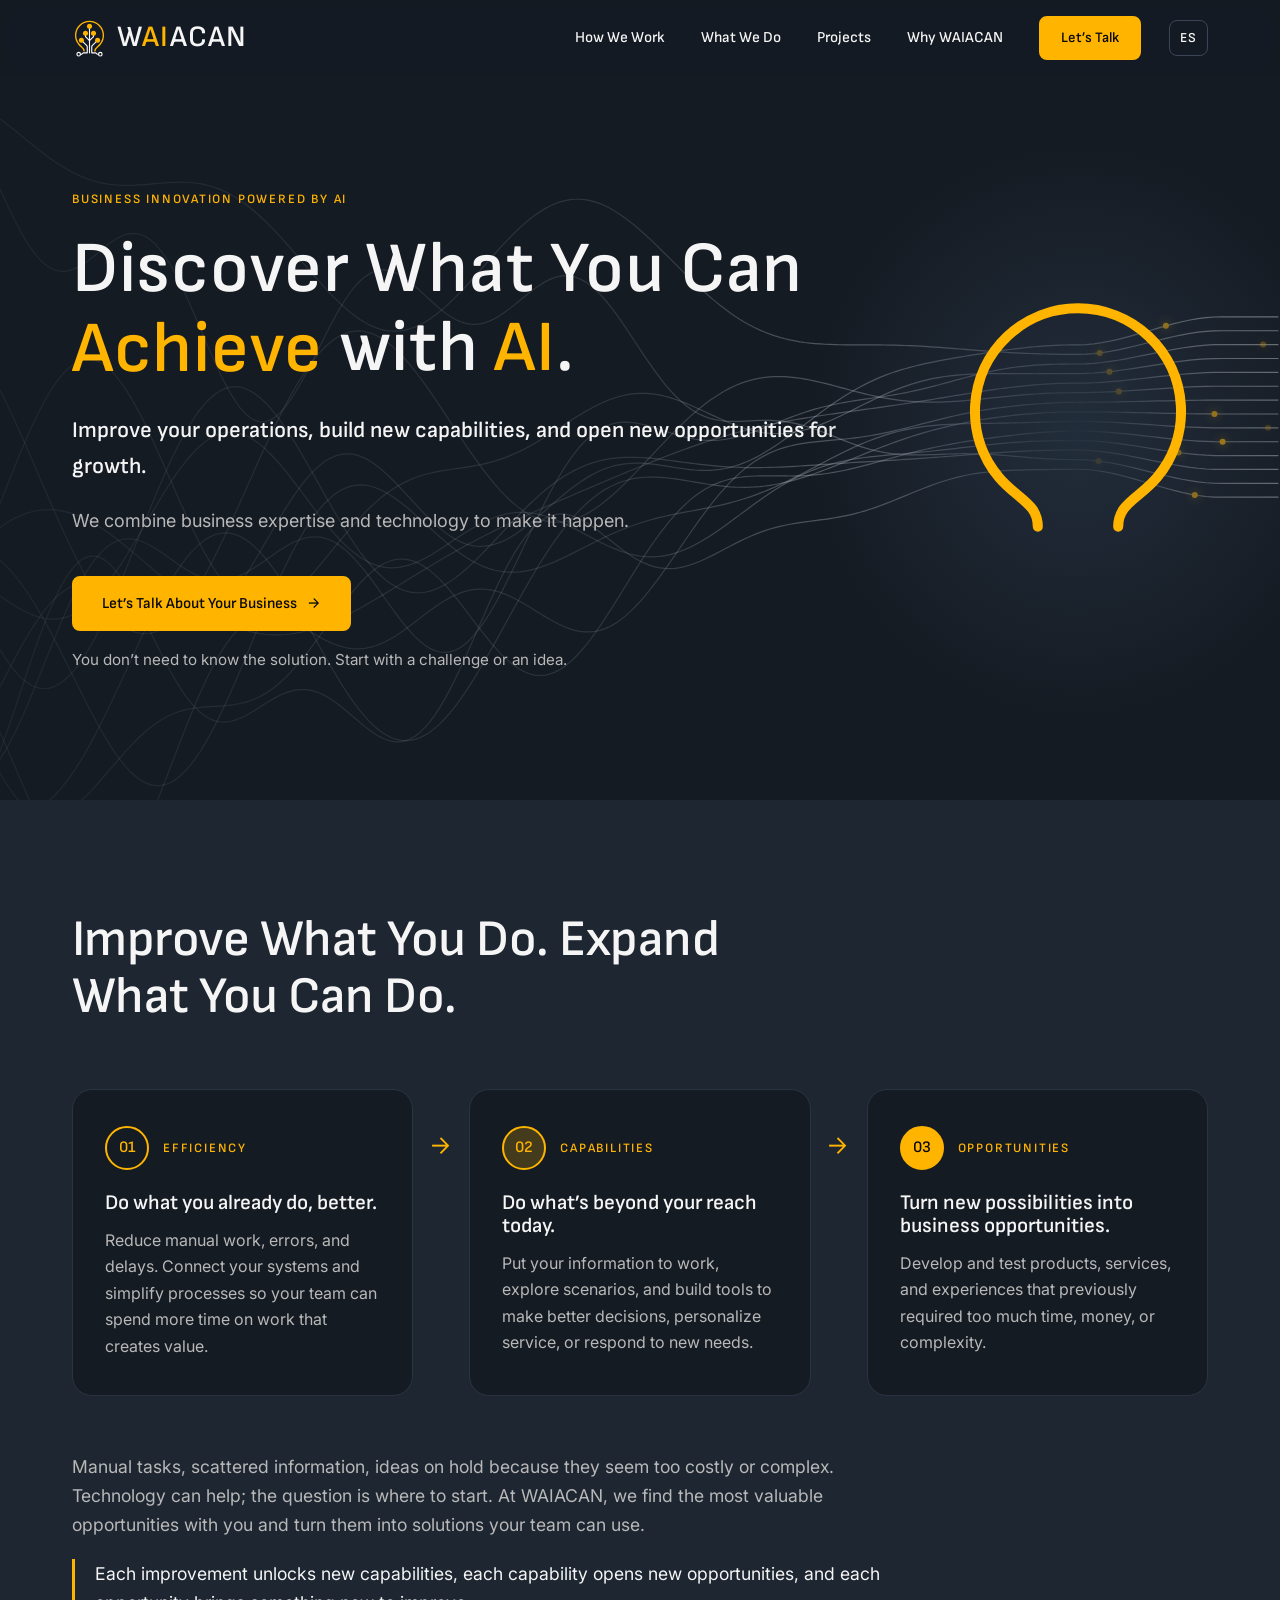
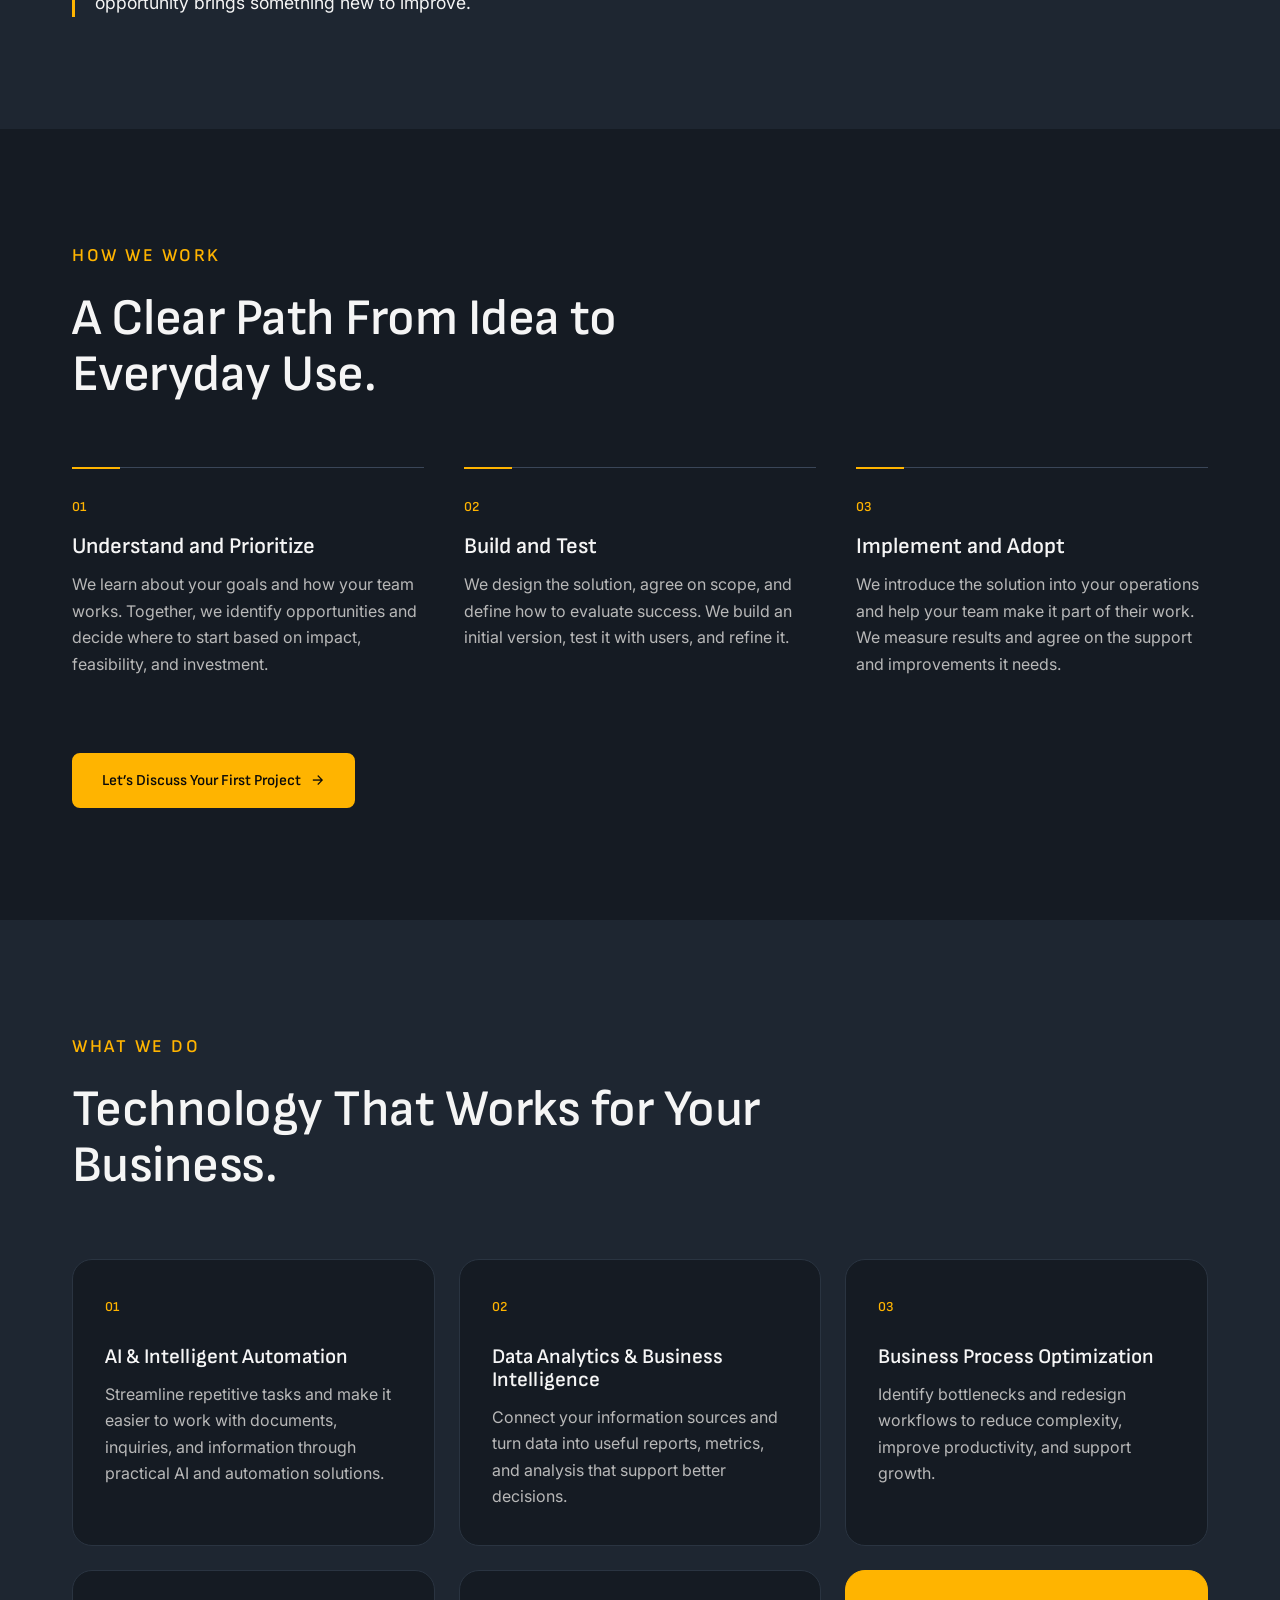
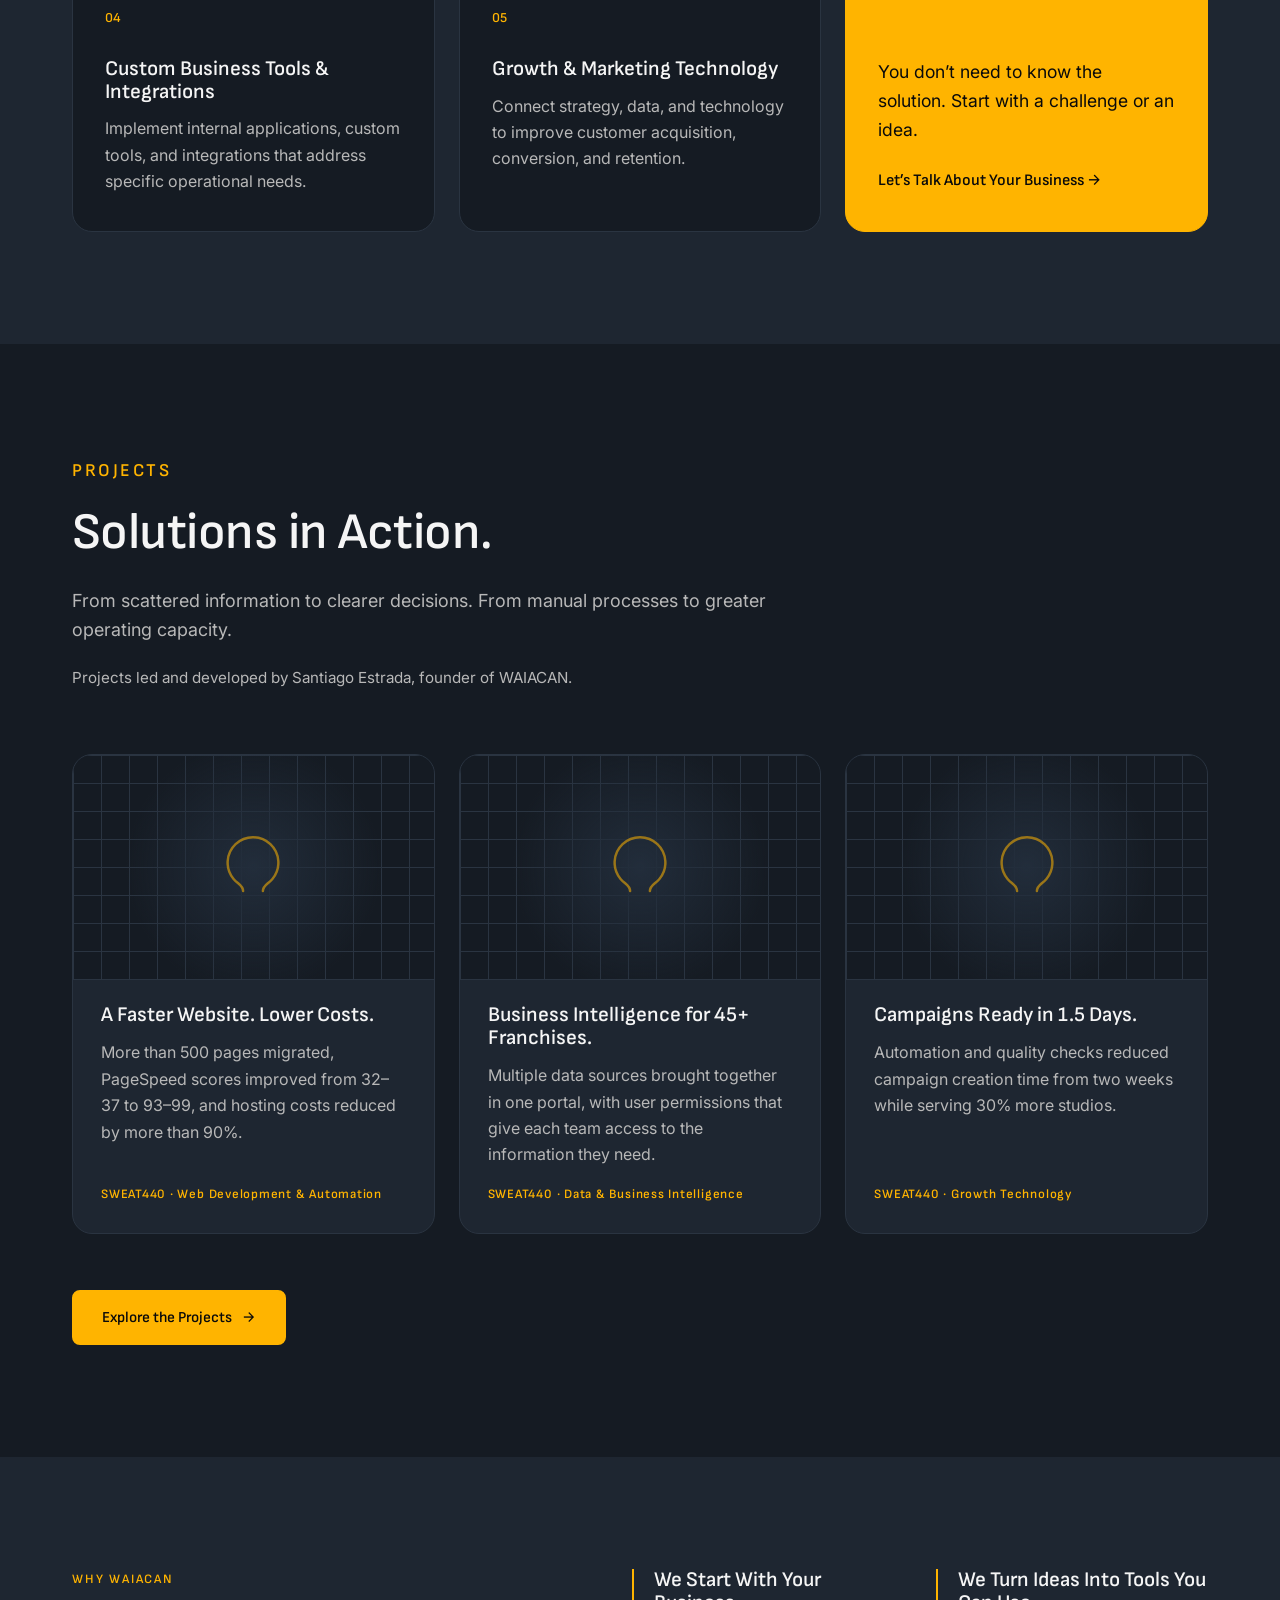
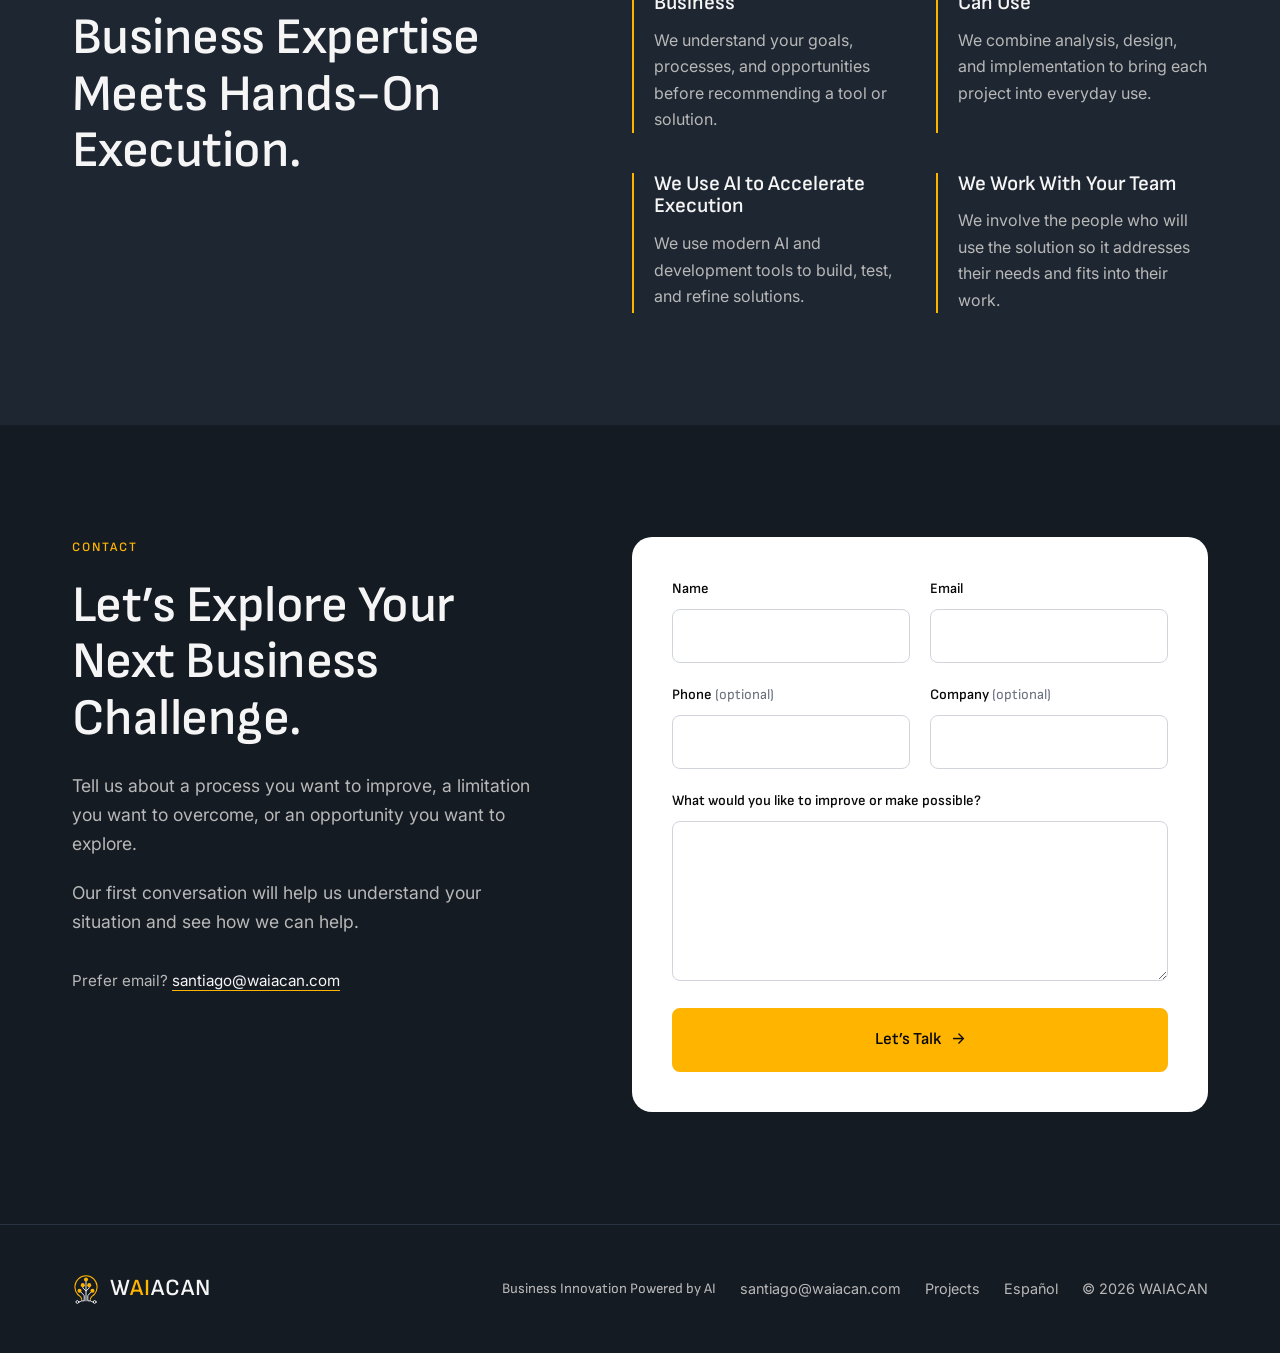
==== commit 07948009: "Site: dark theme, hero animation, projects page, solid-node logo Logo - Icon nodes are solid dots (t" ====
--- a/index.html
+++ b/index.html
@@ -1,7 +1,8 @@
 <!doctype html>
 <!--
   GENERATED FILE: do not edit index.html or es/index.html directly.
-  Source: _src/template.html (layout) + _src/content/{en,es}.json (text).
+  Source: _src/template.html (layout) + _src/partials/ (head, header, footer)
+          + _src/content/{en,es}.json (text) + _src/content/projects-{en,es}.json (teaser).
   Rebuild with: python _src/build.py
 -->
 <html lang="en">
@@ -14,7 +15,7 @@
   <link rel="alternate" hreflang="en" href="https://waiacan.com/">
   <link rel="alternate" hreflang="es" href="https://waiacan.com/es/">
   <link rel="alternate" hreflang="x-default" href="https://waiacan.com/">
-  <meta name="theme-color" content="#FFB900">
+  <meta name="theme-color" content="#151B23">
 
   <meta property="og:type" content="website">
   <meta property="og:site_name" content="WAIACAN">
@@ -22,12 +23,12 @@
   <meta property="og:title" content="WAIACAN | Discover What You Can Build with AI.">
   <meta property="og:description" content="Improve your operations, build new capabilities, and open new opportunities for growth.">
   <meta property="og:url" content="https://waiacan.com/">
-  <meta property="og:image" content="https://waiacan.com/images/waiacan-og-image.png?v=2">
+  <meta property="og:image" content="https://waiacan.com/images/waiacan-og-image.png?v=3">
   <meta name="twitter:card" content="summary_large_image">
 
-  <link rel="icon" href="favicon.ico?v=2" sizes="48x48">
-  <link rel="icon" href="favicon.svg?v=2" type="image/svg+xml">
-  <link rel="apple-touch-icon" href="apple-touch-icon.png?v=2">
+  <link rel="icon" href="favicon.ico?v=3" sizes="48x48">
+  <link rel="icon" href="favicon.svg?v=3" type="image/svg+xml">
+  <link rel="apple-touch-icon" href="apple-touch-icon.png?v=3">
   <link rel="manifest" href="site.webmanifest">
 
   <!-- Language routing (Colombia → Spanish). Runs before render so a redirect happens as early as possible. -->
@@ -36,7 +37,7 @@
   <link rel="preconnect" href="https://fonts.googleapis.com">
   <link rel="preconnect" href="https://fonts.gstatic.com" crossorigin>
   <link rel="stylesheet" href="https://fonts.googleapis.com/css2?family=Inter:wght@400;500;600&family=Sofia+Sans:wght@400;500;600&display=swap">
-  <link rel="stylesheet" href="css/styles.css?v=13">
+  <link rel="stylesheet" href="css/styles.css?v=23">
 
   <script type="application/ld+json">
   {
@@ -79,14 +80,15 @@
     <div class="container header-inner">
       <!-- Logo: the icon is an image; "WAIACAN" is live text in Sofia Sans SemiBold (see .brand-word). -->
       <a href="./" class="brand" aria-label="WAIACAN home">
-        <img class="brand-icon" src="images/logo/waiacan-icon-full-color.svg" alt="" width="375" height="427">
+        <img class="brand-icon" src="images/logo/waiacan-icon-white-yellow.svg?v=3" alt="" width="375" height="427">
         <span class="brand-word" aria-hidden="true">W<span class="brand-ai">AI</span>ACAN</span>
       </a>
+      <!-- Section links point at the home page ( is empty there, "../" on inner pages). -->
       <nav id="site-nav" class="site-nav" aria-label="Main">
         <a href="#approach">How We Work</a>
         <a href="#expertise">What We Do</a>
+        <a href="projects/">Projects</a>
         <a href="#why">Why WAIACAN</a>
-        <a href="#about">About</a>
         <a href="#contact" class="btn btn-primary btn-sm">Let’s Talk</a>
       </nav>
       <div class="header-actions">
@@ -105,7 +107,7 @@
         <div class="hero-content">
           <p class="eyebrow">Business Innovation Powered by AI</p>
           <!-- The first word is the real heading text; main.js turns it into a vertical word rotator. -->
-          <h1 class="hero-title" style="--h1-em: 10.65">Discover What You Can<br> <span class="text-accent rotator" data-words="Build,Achieve,Automate,Optimize,Create">Build</span> <br class="br-mobile">with <span class="text-accent">AI</span>.</h1>
+          <h1 class="hero-title" style="--h1-em: 10.65">Discover What You Can<br> <span class="text-accent rotator" data-words="Build,Achieve,Automate,Optimize,Create">Build</span> with <span class="text-accent">AI</span>.</h1>
           <p class="hero-lead">Improve your operations, build new capabilities, and open new opportunities for growth.</p>
           <p class="hero-description">We combine business expertise and technology to make it happen.</p>
           <div class="hero-actions">
@@ -114,54 +116,49 @@
           <p class="hero-note">You don’t need to know the solution. Start with a challenge or an idea.</p>
         </div>
         <div class="hero-visual" aria-hidden="true">
-          <img src="images/logo/waiacan-icon-full-color.svg" alt="" width="375" height="427">
-        </div>
-      </div>
-    </section>
-
-    <!-- THE CHALLENGE -->
-    <section class="section section-light" id="challenge">
-      <div class="container split">
-        <div>
-          <h2>You know your business could do more. Where do you start?</h2>
-        </div>
-        <div class="prose">
-          <p>Your team spends too much time on manual tasks. Information is scattered across tools. Promising ideas stay on hold because they seem too expensive or complex to develop.</p>
-          <p>You know technology could help. But you need clarity on where to apply it, what investment makes sense, and how to put it to work.</p>
-          <p class="callout">At WAIACAN, we work with you to identify the most valuable opportunities and turn them into solutions your team can use.</p>
-        </div>
-      </div>
-    </section>
-
-    <!-- IMPROVE / EXPAND -->
-    <section class="section" id="value">
+          <img src="images/logo/waiacan-bulb.svg?v=1" alt="" width="375" height="427">
+        </div>
+      </div>
+      <!-- Animation: tangled lines run through the yellow bulb and leave ordered (js/hero-flow.js).
+           Desktop: behind the whole hero. Phones: a band under the call to action with its own bulb. -->
+      <div class="hero-flow" aria-hidden="true">
+        <canvas></canvas>
+        <img class="hero-flow-icon" src="images/logo/waiacan-bulb.svg?v=1" alt="" width="375" height="427">
+      </div>
+    </section>
+
+    <!-- IMPROVE / EXPAND: three numbered steps, then the condensed "why" and the loop -->
+    <section class="section section-alt" id="value">
       <div class="container">
         <div class="section-head">
           <h2>Improve What You Do. Expand What You Can Do.</h2>
         </div>
-        <div class="value-grid">
-          <article class="card">
-            <span class="card-label">Efficiency</span>
+        <ol class="value-steps">
+          <li class="card value-step">
+            <div class="value-step-head"><span class="value-step-num">01</span><span class="card-label">Efficiency</span></div>
             <h3>Do what you already do, better.</h3>
             <p>Reduce manual work, errors, and delays. Connect your systems and simplify processes so your team can spend more time on work that creates value.</p>
-          </article>
-          <article class="card">
-            <span class="card-label">Capabilities</span>
+          </li>
+          <li class="card value-step">
+            <div class="value-step-head"><span class="value-step-num">02</span><span class="card-label">Capabilities</span></div>
             <h3>Do what’s beyond your reach today.</h3>
             <p>Put your information to work, explore scenarios, and build tools to make better decisions, personalize service, or respond to new needs.</p>
-          </article>
-          <article class="card">
-            <span class="card-label">Opportunities</span>
+          </li>
+          <li class="card value-step">
+            <div class="value-step-head"><span class="value-step-num">03</span><span class="card-label">Opportunities</span></div>
             <h3>Turn new possibilities into business opportunities.</h3>
             <p>Develop and test products, services, and experiences that previously required too much time, money, or complexity.</p>
-          </article>
-        </div>
-        <p class="value-cycle">An initial improvement can unlock new capabilities. Those capabilities can create new opportunities. And each opportunity brings something new to improve.</p>
+          </li>
+        </ol>
+        <div class="value-note">
+          <p>Manual tasks, scattered information, ideas on hold because they seem too costly or complex. Technology can help; the question is where to start. At WAIACAN, we find the most valuable opportunities with you and turn them into solutions your team can use.</p>
+          <p class="value-cycle">Each improvement unlocks new capabilities, each capability opens new opportunities, and each opportunity brings something new to improve.</p>
+        </div>
       </div>
     </section>
 
     <!-- APPROACH -->
-    <section class="section section-dark" id="approach">
+    <section class="section" id="approach">
       <div class="container">
         <div class="section-head">
           <p class="eyebrow">How We Work</p>
@@ -191,7 +188,7 @@
     </section>
 
     <!-- EXPERTISE -->
-    <section class="section section-light" id="expertise">
+    <section class="section section-alt" id="expertise">
       <div class="container">
         <div class="section-head">
           <p class="eyebrow">What We Do</p>
@@ -231,8 +228,43 @@
       </div>
     </section>
 
+    <!-- PROJECTS TEASER: three highlights; cards are built from _src/content/projects-*.json -->
+    <section class="section" id="projects">
+      <div class="container">
+        <div class="section-head">
+          <p class="eyebrow">Projects</p>
+          <h2>Solutions in Action.</h2>
+          <p>From scattered information to clearer decisions. From manual processes to greater operating capacity.</p>
+          <p class="byline">Projects led and developed by Santiago Estrada, founder of WAIACAN.</p>
+        </div>
+        <div class="teaser-grid">
+          <a class="card teaser-card" href="projects/#sweat440-website">
+            <div class="teaser-media is-empty" aria-hidden="true"><!-- Image slot: add images/projects/sweat440-website.webp (16:10, about 1600 px wide) and rebuild --><img src="images/logo/waiacan-bulb.svg?v=1" alt="" width="375" height="427" loading="lazy"></div>
+            <h3>A Faster Website. Lower Costs.</h3>
+            <p>More than 500 pages migrated, PageSpeed scores improved from 32–37 to 93–99, and hosting costs reduced by more than 90%.</p>
+            <p class="teaser-meta">SWEAT440 · Web Development &amp; Automation</p>
+          </a>
+          <a class="card teaser-card" href="projects/#sweat440-business-intelligence">
+            <div class="teaser-media is-empty" aria-hidden="true"><!-- Image slot: add images/projects/sweat440-business-intelligence.webp (16:10, about 1600 px wide) and rebuild --><img src="images/logo/waiacan-bulb.svg?v=1" alt="" width="375" height="427" loading="lazy"></div>
+            <h3>Business Intelligence for 45+ Franchises.</h3>
+            <p>Multiple data sources brought together in one portal, with user permissions that give each team access to the information they need.</p>
+            <p class="teaser-meta">SWEAT440 · Data &amp; Business Intelligence</p>
+          </a>
+          <a class="card teaser-card" href="projects/#sweat440-advertising-automation">
+            <div class="teaser-media is-empty" aria-hidden="true"><!-- Image slot: add images/projects/sweat440-advertising-automation.webp (16:10, about 1600 px wide) and rebuild --><img src="images/logo/waiacan-bulb.svg?v=1" alt="" width="375" height="427" loading="lazy"></div>
+            <h3>Campaigns Ready in 1.5 Days.</h3>
+            <p>Automation and quality checks reduced campaign creation time from two weeks while serving 30% more studios.</p>
+            <p class="teaser-meta">SWEAT440 · Growth Technology</p>
+          </a>
+        </div>
+        <div class="section-cta">
+          <a href="projects/" class="btn btn-primary">Explore the Projects <span aria-hidden="true">&rarr;</span></a>
+        </div>
+      </div>
+    </section>
+
     <!-- WHY WAIACAN -->
-    <section class="section" id="why">
+    <section class="section section-alt" id="why">
       <div class="container split">
         <div>
           <p class="eyebrow">Why WAIACAN</p>
@@ -259,28 +291,8 @@
       </div>
     </section>
 
-    <!-- ABOUT -->
-    <section class="section section-light" id="about">
-      <div class="container split split-about">
-        <div class="about-visual" aria-hidden="true">
-          <img src="images/logo/waiacan-logo-stacked-full-color.svg?v=2" alt="" width="609" height="566" loading="lazy">
-        </div>
-        <div>
-          <p class="eyebrow">About</p>
-          <h2>Rooted in Colombia. Focused on What’s Possible.</h2>
-          <div class="prose">
-            <p>WAIACAN takes its name from the <em>guayacán</em>, a tree known for its vibrant yellow blossoms and deep roots in Colombia.</p>
-            <p>The name also evokes a question: what can you achieve when business knowledge, creativity, and technology come together?</p>
-            <p>WAIACAN was founded by Santiago Estrada, an administrative engineer with a master’s degree in entrepreneurship from Rotterdam School of Management and more than 15 years of experience in marketing, growth, and technology.</p>
-            <p>His background combines founding businesses and leading teams with developing business tools, data systems, and automations.</p>
-            <p>Based in Colombia, we bring an international perspective and a belief that practical technology should be accessible to more businesses.</p>
-          </div>
-        </div>
-      </div>
-    </section>
-
     <!-- CONTACT -->
-    <section class="section section-dark" id="contact">
+    <section class="section" id="contact">
       <div class="container contact-grid">
         <div class="contact-intro">
           <p class="eyebrow">Contact</p>
@@ -322,9 +334,15 @@
               <input id="cf-email" name="email" type="email" autocomplete="email" required>
             </div>
           </div>
-          <div class="field">
-            <label for="cf-company">Company <span class="optional">(optional)</span></label>
-            <input id="cf-company" name="company" type="text" autocomplete="organization">
+          <div class="field-row">
+            <div class="field">
+              <label for="cf-phone">Phone <span class="optional">(optional)</span></label>
+              <input id="cf-phone" name="phone" type="tel" autocomplete="tel" inputmode="tel">
+            </div>
+            <div class="field">
+              <label for="cf-company">Company <span class="optional">(optional)</span></label>
+              <input id="cf-company" name="company" type="text" autocomplete="organization">
+            </div>
           </div>
           <div class="field">
             <label for="cf-message">What would you like to improve or make possible?</label>
@@ -340,12 +358,13 @@
   <footer class="site-footer">
     <div class="container footer-inner">
       <a href="./" class="brand brand-footer" aria-label="WAIACAN home">
-        <img class="brand-icon" src="images/logo/waiacan-icon-white.svg" alt="" width="375" height="427" loading="lazy">
+        <img class="brand-icon" src="images/logo/waiacan-icon-white-yellow.svg?v=3" alt="" width="375" height="427" loading="lazy">
         <span class="brand-word" aria-hidden="true">W<span class="brand-ai">AI</span>ACAN</span>
       </a>
       <p class="footer-tagline">Business Innovation Powered by AI</p>
       <p class="footer-meta">
         <a href="mailto:santiago@waiacan.com">santiago@waiacan.com</a>
+        <a href="projects/">Projects</a>
         <a href="es/" hreflang="es" lang="es" data-set-lang="es">Español</a>
         <span>&copy; <span id="year">2026</span> WAIACAN</span>
       </p>
@@ -353,5 +372,6 @@
   </footer>
 
   <script src="js/main.js?v=5" defer></script>
+  <script src="js/hero-flow.js?v=4" defer></script>
 </body>
 </html>
--- a/css/styles.css
+++ b/css/styles.css
@@ -1,23 +1,30 @@
 /*
-  WAIACAN — site styles
-  Palette rule: ~70% white/light gray, ~20% black, ~10% yellow.
-  Yellow is reserved for actions (buttons) and key ideas (accent words) — never full sections.
-  On white backgrounds, accent text uses the darker --yellow-text for contrast;
-  bright --yellow is only used as text on black.
+  WAIACAN — site styles (dark theme)
+  Dark background with light text. The only accent color is the logo yellow (#FFB400):
+  buttons (with black text), the rotating word and "AI", small indicators. Never full
+  sections. The contact form is a white card so typing stays comfortable.
 */
 
 :root {
-  --yellow: #FFB900;
-  --yellow-hover: #E5A600;
-  --yellow-text: #A87600;
-  --black: #0A0A0A;
-  --white: #FFFFFF;
-  --gray-50: #F5F5F5;
-  --gray-200: #E5E7EB;
-  --gray-300: #D1D5DB;
-  --gray-500: #6B7280;
-  --gray-dark-text: #B4B4B4;
-  --gray-dark-line: #262626;
+  color-scheme: dark;
+
+  --yellow: #FFB400;        /* the logo yellow; the only accent */
+  --yellow-hover: #FFC633;  /* brighter on hover, never darker */
+  --yellow-glow: 0 0 0 1px rgba(255, 198, 51, 0.35), 0 8px 28px rgba(255, 180, 0, 0.45);
+
+  --bg: #151B23;            /* page background: blue charcoal */
+  --surface: #1E2631;       /* alternate sections, cards */
+  --glow: #222D3B;          /* faint light behind the hero symbol */
+  --text: #F5F5F5;          /* titles, main text */
+  --text-muted: #B8B8B8;    /* paragraphs, secondary text */
+  --line: #2A3441;          /* borders, dividers */
+  --line-strong: #3A4658;
+
+  /* Light surfaces (contact form card) and text on yellow */
+  --ink: #0A0A0A;
+  --paper: #FFFFFF;
+  --paper-muted: #6B7280;
+  --paper-line: #D1D5DB;
 
   --font-heading: 'Sofia Sans', system-ui, sans-serif; /* logo lettering and titles, SemiBold (600) */
   --font-body: 'Inter', system-ui, sans-serif;
@@ -44,8 +51,8 @@
 
 body {
   margin: 0;
-  background: var(--white);
-  color: var(--black);
+  background: var(--bg);
+  color: var(--text);
   font-family: var(--font-body);
   font-size: 16px;
   line-height: 1.65;
@@ -72,7 +79,7 @@
 
 p {
   margin: 0 0 20px;
-  color: var(--gray-500);
+  color: var(--text-muted);
 }
 
 a {
@@ -98,8 +105,8 @@
   top: -60px;
   z-index: 100;
   padding: 10px 16px;
-  background: var(--black);
-  color: var(--white);
+  background: var(--yellow);
+  color: var(--ink);
   border-radius: var(--radius-sm);
 }
 .skip-link:focus { top: 12px; }
@@ -113,9 +120,8 @@
 /* ---------- Sections ---------- */
 
 .section { padding: var(--section-spacing) 0; }
-.section-light { background: var(--gray-50); }
-.section-dark { background: var(--black); color: var(--white); }
-.section-dark p { color: var(--gray-dark-text); }
+/* Sections alternate between the page background and a slightly lighter surface. */
+.section-alt { background: var(--surface); }
 
 .section-head {
   max-width: 720px;
@@ -129,13 +135,11 @@
   font-weight: 600;
   text-transform: uppercase;
   letter-spacing: 0.14em;
-  color: var(--yellow-text);
+  color: var(--yellow);
   margin-bottom: 20px;
 }
-.section-dark .eyebrow { color: var(--yellow); }
-
-.text-accent { color: var(--yellow-text); }
-.section-dark .text-accent { color: var(--yellow); }
+
+.text-accent { color: var(--yellow); }
 
 .split {
   display: grid;
@@ -150,7 +154,7 @@
   font-family: var(--font-heading);
   font-size: 1.35rem !important;
   font-weight: 600;
-  color: var(--black) !important;
+  color: var(--text) !important;
   padding-left: 20px;
   border-left: 3px solid var(--yellow);
   margin: 32px 0;
@@ -170,28 +174,31 @@
   font-weight: 600;
   line-height: 1.4;
   cursor: pointer;
-  transition: background-color 0.2s ease, border-color 0.2s ease, transform 0.2s ease;
+  transition: background-color 0.2s ease, border-color 0.2s ease, box-shadow 0.25s ease, transform 0.2s ease;
 }
 
 .btn-primary {
   background: var(--yellow);
-  color: var(--black);
+  color: var(--ink);
   border: 2px solid var(--yellow);
 }
-.btn-primary:hover {
+/* Hover lights the button up (brighter yellow + soft glow) instead of darkening it. */
+.btn-primary:hover,
+.btn-primary:focus-visible {
   background: var(--yellow-hover);
   border-color: var(--yellow-hover);
+  box-shadow: var(--yellow-glow);
   transform: translateY(-2px);
 }
 
 .btn-secondary {
   background: transparent;
-  color: var(--black);
-  border: 1px solid var(--gray-300);
+  color: var(--text);
+  border: 1px solid var(--line-strong);
 }
 .btn-secondary:hover {
-  border-color: var(--black);
-  background: var(--gray-50);
+  border-color: var(--text);
+  background: var(--surface);
 }
 
 .btn-sm { padding: 10px 20px; font-size: 0.9rem; }
@@ -203,13 +210,13 @@
   position: sticky;
   top: 0;
   z-index: 50;
-  background: rgba(255, 255, 255, 0.92);
+  background: rgba(21, 27, 35, 0.88);
   backdrop-filter: saturate(180%) blur(12px);
   -webkit-backdrop-filter: saturate(180%) blur(12px);
   border-bottom: 1px solid transparent;
   transition: border-color 0.2s ease;
 }
-.site-header.is-scrolled { border-bottom-color: var(--gray-200); }
+.site-header.is-scrolled { border-bottom-color: var(--line); }
 
 .header-inner {
   display: flex;
@@ -232,11 +239,11 @@
   font-weight: 600;
   letter-spacing: 0.06em;
   padding: 6px 10px;
-  border: 1px solid var(--gray-300);
+  border: 1px solid var(--line-strong);
   border-radius: var(--radius-sm);
   transition: border-color 0.2s ease, background-color 0.2s ease;
 }
-.lang-switch:hover { border-color: var(--black); background: var(--gray-50); }
+.lang-switch:hover { border-color: var(--text); background: var(--surface); }
 
 /* Logo: icon image + "WAIACAN" as live text. The icon stands ~1.5× the letter height,
    matching the proportions of the drawn wordmark. */
@@ -255,11 +262,11 @@
   font-size: 1.85rem;
   line-height: 1;
   letter-spacing: 0.04em;
-  color: var(--black);
+  color: var(--text);
 }
 .brand-ai { color: var(--yellow); }
 .brand-footer .brand-icon { height: 32px; }
-.brand-footer .brand-word { font-size: 1.45rem; color: var(--white); }
+.brand-footer .brand-word { font-size: 1.45rem; }
 
 .site-nav {
   display: flex;
@@ -302,7 +309,7 @@
   left: 11px;
   width: 22px;
   height: 2px;
-  background: var(--black);
+  background: var(--text);
   transition: transform 0.2s ease, top 0.2s ease;
 }
 .nav-toggle span:first-child { top: 17px; }
@@ -327,7 +334,7 @@
   font-family: var(--font-heading);
   font-size: clamp(1.15rem, 2vw, 1.4rem);
   font-weight: 600;
-  color: var(--black);
+  color: var(--text);
   margin-bottom: 20px;
 }
 
@@ -355,9 +362,10 @@
 }
 
 /*
-  Hero title, in the wordmark's font. Line 1 is fixed ("Discover What You Can"), line 2 is
-  "<word> with AI." Sized so the longest word still fits line 2; on phones "with AI."
-  drops to its own line (.br-mobile) so no word ever re-wraps the heading.
+  Hero title, in the wordmark's font. Always exactly two lines, on every screen:
+  line 1 is fixed ("Discover What You Can"), line 2 is "<word> with AI.". The font size is
+  derived from the width available for line 1, so it never wraps and the rotating word
+  never changes the heading's height.
 */
 .hero-title {
   font-weight: 600;
@@ -367,8 +375,6 @@
   font-size: clamp(2rem, calc((100vw - 390px) / var(--h1-em, 10.65)), 4.5rem);
   letter-spacing: 0.01em;
 }
-
-.br-mobile { display: none; }
 
 .sr-only {
   position: absolute;
@@ -399,9 +405,36 @@
   font-size: 0.95rem;
 }
 
+/* A very faint glow behind the symbol gives the hero some depth; keep it subtle. */
+.hero-visual {
+  position: relative;
+  z-index: 0;
+}
+.hero-visual::before {
+  content: "";
+  position: absolute;
+  inset: -140px;
+  z-index: -1;
+  background: radial-gradient(closest-side, var(--glow), rgba(34, 45, 59, 0));
+  pointer-events: none;
+}
 .hero-visual img {
   width: 260px;
 }
+/* The glow can extend past the viewport edge; never let it cause sideways scrolling. */
+.hero { overflow-x: clip; }
+
+/* Hero animation layer (js/hero-flow.js): behind the content on desktop. */
+.hero { position: relative; }
+.hero-grid { position: relative; z-index: 1; }
+.hero-flow {
+  position: absolute;
+  inset: 0;
+  z-index: 0;
+  pointer-events: none;
+}
+.hero-flow canvas { display: block; width: 100%; height: 100%; }
+.hero-flow-icon { display: none; }
 
 /* ---------- Services ---------- */
 
@@ -414,8 +447,8 @@
 .card {
   display: flex;
   flex-direction: column;
-  background: var(--white);
-  border: 1px solid var(--gray-200);
+  background: var(--surface);
+  border: 1px solid var(--line);
   border-radius: var(--radius-lg);
   padding: 36px 32px;
   transition: border-color 0.2s ease, transform 0.2s ease;
@@ -425,35 +458,80 @@
   transform: translateY(-3px);
 }
 .card p { margin-bottom: 0; }
+.section-alt .card { background: var(--bg); }
 
 .card-num {
   font-family: var(--font-heading);
   font-size: 0.85rem;
   font-weight: 600;
-  color: var(--yellow-text);
+  color: var(--yellow);
   margin-bottom: 28px;
 }
 
-.card-cta {
-  background: var(--black);
-  border-color: var(--black);
-  color: var(--white);
+/* The one yellow card: a call to action at the end of the services grid. */
+.card-cta,
+.section-alt .card-cta {
+  background: var(--yellow);
+  border-color: var(--yellow);
+  color: var(--ink);
   justify-content: flex-end;
 }
-.card-cta p { font-size: 1.1rem; color: var(--white); }
+.card-cta:hover { border-color: var(--yellow-hover); background: var(--yellow-hover); box-shadow: var(--yellow-glow); }
+.card-cta p { font-size: 1.1rem; color: var(--ink); }
 .card-link {
   margin-top: 24px;
   font-family: var(--font-heading);
   font-weight: 600;
+  color: var(--ink);
+}
+
+/* ---------- Improve / Expand ---------- */
+
+/*
+  Three numbered steps read left to right: yellow arrows sit in the gaps between cards, and
+  the number badges "fill up" along the way (outline → half → solid) to show progression.
+*/
+.value-steps {
+  display: grid;
+  grid-template-columns: repeat(3, minmax(0, 1fr));
+  gap: 56px;
+}
+.value-step { position: relative; }
+.value-step-head {
+  display: flex;
+  align-items: center;
+  gap: 14px;
+  margin-bottom: 22px;
+}
+.value-step-head .card-label { margin-bottom: 0; }
+.value-step-num {
+  flex: none;
+  display: inline-flex;
+  align-items: center;
+  justify-content: center;
+  width: 44px;
+  height: 44px;
+  border-radius: 50%;
+  border: 2px solid var(--yellow);
+  font-family: var(--font-heading);
+  font-weight: 600;
+  font-size: 1rem;
   color: var(--yellow);
 }
-
-/* ---------- Improve / Expand ---------- */
-
-.value-grid {
-  display: grid;
-  grid-template-columns: repeat(3, minmax(0, 1fr));
-  gap: 24px;
+.value-step:nth-child(2) .value-step-num { background: rgba(255, 180, 0, 0.2); }
+.value-step:nth-child(3) .value-step-num { background: var(--yellow); color: var(--ink); }
+/* Arrow in the gap after each step, level with the number badge. */
+.value-step:not(:last-child)::after {
+  content: "\2192";
+  position: absolute;
+  top: 44px;
+  right: -44px;
+  width: 32px;
+  text-align: center;
+  font-family: var(--font-heading);
+  font-size: 1.6rem;
+  line-height: 1;
+  color: var(--yellow);
 }
 
 .card-label {
@@ -462,18 +540,21 @@
   font-weight: 600;
   text-transform: uppercase;
   letter-spacing: 0.14em;
-  color: var(--yellow-text);
+  color: var(--yellow);
   margin-bottom: 20px;
 }
 
-/* The improvement → capability → opportunity loop, as a closing line under the cards. */
+/* Under the steps: the condensed "where to start" text, then the loop as a highlighted line. */
+.value-note {
+  max-width: 820px;
+  margin-top: 56px;
+}
+.value-note p { font-size: 1.1rem; }
 .value-cycle {
-  max-width: 760px;
-  margin: 48px 0 0;
+  margin: 0;
   padding-left: 20px;
   border-left: 3px solid var(--yellow);
-  font-size: 1.1rem;
-  color: var(--black);
+  color: var(--text);
 }
 
 /* ---------- Approach ---------- */
@@ -488,7 +569,7 @@
 
 .step {
   padding-top: 28px;
-  border-top: 1px solid var(--gray-dark-line);
+  border-top: 1px solid var(--line-strong);
   position: relative;
 }
 .step::before {
@@ -527,18 +608,146 @@
 /* An odd last item (5 values) spans the full row instead of leaving a gap. */
 .values li:last-child:nth-child(odd) { grid-column: 1 / -1; }
 
-/* ---------- About ---------- */
-
-.split-about {
-  grid-template-columns: minmax(0, 4fr) minmax(0, 7fr);
-  align-items: center;
-}
-
-.about-visual img {
+/* ---------- Projects (home teaser + projects page) ---------- */
+
+.byline {
+  font-size: 0.95rem !important;
+  color: var(--text-muted);
+}
+
+/* Image slots. An empty slot shows a faint grid and the bulb, so it reads as intentional
+   until a real image (images/projects/<slug>.webp) is added and the site rebuilt. */
+.project-media,
+.teaser-media {
+  margin: 0;
+  overflow: hidden;
+  border-radius: var(--radius-lg);
+  background: var(--bg);
+  border: 1px solid var(--line);
+  aspect-ratio: 16 / 10;
+}
+.project-media img,
+.teaser-media img {
+  display: block;
   width: 100%;
-  max-width: 340px;
-  margin: 0 auto;
-}
+  height: 100%;
+  object-fit: cover;
+}
+.project-media.is-empty,
+.teaser-media.is-empty {
+  display: grid;
+  place-items: center;
+  background:
+    radial-gradient(circle at center, var(--glow) 0, rgba(34, 45, 59, 0) 60%),
+    linear-gradient(var(--line) 1px, transparent 1px) 0 0 / 28px 28px,
+    linear-gradient(90deg, var(--line) 1px, transparent 1px) 0 0 / 28px 28px,
+    var(--bg);
+}
+.project-media.is-empty img,
+.teaser-media.is-empty img {
+  width: 64px;
+  height: auto;
+  opacity: 0.55;
+}
+
+/* Home teaser: three linked cards. */
+.teaser-grid {
+  display: grid;
+  grid-template-columns: repeat(3, minmax(0, 1fr));
+  gap: 24px;
+}
+.section .teaser-card { background: var(--surface); }
+.teaser-card { padding: 0 0 28px; overflow: hidden; }
+.teaser-card .teaser-media {
+  border: 0;
+  border-bottom: 1px solid var(--line);
+  border-radius: 0;
+  margin-bottom: 24px;
+}
+.teaser-card h3,
+.teaser-card p { padding: 0 28px; }
+.teaser-card p { margin-bottom: 16px; }
+.teaser-card .teaser-meta {
+  margin: auto 0 0;
+  font-family: var(--font-heading);
+  font-size: 0.8rem;
+  font-weight: 600;
+  letter-spacing: 0.06em;
+  color: var(--yellow);
+}
+
+/* Projects page */
+.page-hero { padding: 104px 0 88px; }
+.page-hero h1 { font-size: clamp(2.4rem, 5vw, 4rem); }
+.page-hero .hero-lead { max-width: 720px; }
+.page-hero .byline { max-width: 680px; margin-bottom: 36px; }
+
+.projects-list {
+  display: grid;
+  gap: 112px;
+}
+.project {
+  display: grid;
+  grid-template-columns: minmax(0, 5fr) minmax(0, 6fr);
+  gap: 64px;
+  align-items: start;
+  scroll-margin-top: calc(var(--header-height) + 24px);
+}
+/* Alternate image left / right so the list doesn't feel repetitive. */
+.project:nth-child(even) { grid-template-columns: minmax(0, 6fr) minmax(0, 5fr); }
+.project:nth-child(even) .project-media { order: 2; }
+.project-media { position: sticky; top: calc(var(--header-height) + 32px); }
+
+.project-meta {
+  font-family: var(--font-heading);
+  font-size: 0.85rem;
+  font-weight: 600;
+  letter-spacing: 0.06em;
+  color: var(--yellow);
+  margin-bottom: 14px;
+}
+.project h2 { font-size: clamp(1.75rem, 3vw, 2.4rem); margin-bottom: 28px; }
+.project-block { margin-top: 24px; }
+.project-block p { margin-bottom: 12px; }
+.project-label {
+  font-size: 0.8rem;
+  font-weight: 600;
+  text-transform: uppercase;
+  letter-spacing: 0.14em;
+  color: var(--text);
+  margin-bottom: 10px;
+}
+/* The result is what matters: set off with the yellow rule, list items with yellow dots. */
+.project-result {
+  padding: 20px 0 4px 22px;
+  border-left: 3px solid var(--yellow);
+}
+.project-result p { color: var(--text); }
+.project-result ul { margin: 0 0 14px; }
+.project-result li {
+  position: relative;
+  padding-left: 20px;
+  margin-bottom: 8px;
+  color: var(--text);
+}
+.project-result li::before {
+  content: "";
+  position: absolute;
+  left: 0;
+  top: 0.62em;
+  width: 7px;
+  height: 7px;
+  border-radius: 50%;
+  background: var(--yellow);
+}
+
+.cta-block {
+  max-width: 760px;
+  text-align: center;
+}
+.cta-block p { font-size: 1.1rem; }
+.cta-block .hero-actions { justify-content: center; margin-top: 32px; }
+.cta-block .contact-email { margin-top: 20px; }
 
 /* ---------- Contact ---------- */
 
@@ -556,13 +765,14 @@
   font-size: 0.95rem !important;
 }
 .contact-email a {
-  color: var(--white);
+  color: var(--text);
   border-bottom: 1px solid var(--yellow);
 }
 
 .contact-form {
-  background: var(--white);
-  color: var(--black);
+  color-scheme: light;
+  background: var(--paper);
+  color: var(--ink);
   border-radius: var(--radius-lg);
   padding: 40px;
   display: grid;
@@ -584,7 +794,7 @@
 }
 .field .optional {
   font-weight: 400;
-  color: var(--gray-500);
+  color: var(--paper-muted);
 }
 
 .field input,
@@ -594,9 +804,9 @@
   padding: 13px 14px;
   font: inherit;
   font-size: 1rem;
-  color: var(--black);
-  background: var(--white);
-  border: 1px solid var(--gray-300);
+  color: var(--ink);
+  background: var(--paper);
+  border: 1px solid var(--paper-line);
   border-radius: var(--radius-sm);
   transition: border-color 0.2s ease, box-shadow 0.2s ease;
 }
@@ -605,25 +815,26 @@
 .field select:focus,
 .field textarea:focus {
   outline: none;
-  border-color: var(--black);
-  box-shadow: 0 0 0 3px rgba(255, 185, 0, 0.45);
+  border-color: var(--ink);
+  box-shadow: 0 0 0 3px rgba(255, 180, 0, 0.45);
 }
 .field textarea::placeholder { color: #9CA3AF; }
 
 .contact-form .btn { width: 100%; }
 .contact-form .btn[disabled] { opacity: 0.6; cursor: wait; transform: none; }
 
-/* Status text sits inside the white form, so it overrides .section-dark p. */
-.section-dark .form-status {
+/* Text inside the white form card uses the light-surface colors. */
+.contact-form .form-status {
   margin: 0;
   font-size: 0.95rem;
-  color: var(--gray-500);
-}
-.section-dark .form-status:empty { display: none; }
-.section-dark .form-status.is-error { color: #B42318; }
+  color: var(--paper-muted);
+}
+.contact-form .form-status:empty { display: none; }
+.contact-form .form-status.is-error { color: #B42318; }
+.contact-form .form-status a { color: var(--ink); text-decoration: underline; }
 
 .form-success h3 { font-size: 1.6rem; }
-.section-dark .form-success p { color: var(--gray-500); margin: 0; }
+.form-success p { color: var(--paper-muted); margin: 0; }
 
 .hp {
   position: absolute;
@@ -636,9 +847,9 @@
 /* ---------- Footer ---------- */
 
 .site-footer {
-  background: var(--black);
-  color: var(--white);
-  border-top: 1px solid var(--gray-dark-line);
+  background: var(--bg);
+  color: var(--text);
+  border-top: 1px solid var(--line);
   padding: 48px 0;
 }
 
@@ -653,7 +864,7 @@
 
 .site-footer p {
   margin: 0;
-  color: var(--gray-dark-text);
+  color: var(--text-muted);
   font-size: 0.9rem;
 }
 
@@ -668,7 +879,6 @@
 
 /* ---------- Responsive ---------- */
 
-/* Nav collapses at 900px; hero and split layouts stack at the same breakpoint. */
 /* The menu collapses at 1024px: the Spanish labels are longer and need the room. */
 @media (max-width: 1024px) {
   .nav-toggle { display: block; }
@@ -682,37 +892,68 @@
     align-items: stretch;
     gap: 0;
     padding: 8px var(--gutter) 24px;
-    background: var(--white);
-    border-bottom: 1px solid var(--gray-200);
+    background: var(--bg);
+    border-bottom: 1px solid var(--line);
     display: none;
   }
   .site-nav.is-open { display: flex; }
   .site-nav a:not(.btn) {
     padding: 14px 0;
-    border-bottom: 1px solid var(--gray-200);
+    border-bottom: 1px solid var(--line);
   }
   .site-nav a:not(.btn)::after { display: none; }
   .site-nav .btn { margin-top: 20px; }
 }
 
 @media (max-width: 900px) {
+  .teaser-grid { grid-template-columns: 1fr; }
+  .project,
+  .project:nth-child(even) { grid-template-columns: 1fr; gap: 28px; }
+  .project:nth-child(even) .project-media { order: 0; }
+  .project-media { position: static; }
+  .projects-list { gap: 80px; }
+  .page-hero { padding: 72px 0 64px; }
+
   :root { --section-spacing: 80px; }
 
-  .br-mobile { display: inline; }
-  .hero-title { font-size: 2.6rem; }
+  /* Single column: line 1 gets the full content width (viewport − both gutters). */
+  .hero-title { font-size: clamp(1.6rem, calc((100vw - 2 * var(--gutter)) / var(--h1-em, 10.65)), 3.6rem); }
 
   .hero { padding: 72px 0 88px; }
   .hero-grid { grid-template-columns: 1fr; }
   .hero-visual { display: none; }
+  /* Phones/tablets: the animation becomes a band under the call to action, with its own symbol. */
+  .hero-flow {
+    position: relative;
+    inset: auto;
+    height: 200px;
+    margin-top: 40px;
+  }
+  .hero-flow-icon {
+    display: block;
+    position: absolute;
+    left: 58%;
+    top: 50%;
+    width: 104px;
+    height: auto;
+    transform: translate(-50%, -50%);
+  }
 
   .split,
-  .split-about,
   .contact-grid { grid-template-columns: 1fr; gap: 40px; }
-  .about-visual img { max-width: 220px; margin: 0; }
 
   .service-grid { grid-template-columns: repeat(2, minmax(0, 1fr)); }
-  .value-grid,
+  .value-steps,
   .steps { grid-template-columns: 1fr; }
+  /* Stacked steps: the arrow points down, centered in the gap below each card. */
+  .value-step:not(:last-child)::after {
+    content: "\2193";
+    top: auto;
+    bottom: -44px;
+    right: auto;
+    left: 50%;
+    transform: translateX(-50%);
+  }
 }
 
 @media (max-width: 600px) {
